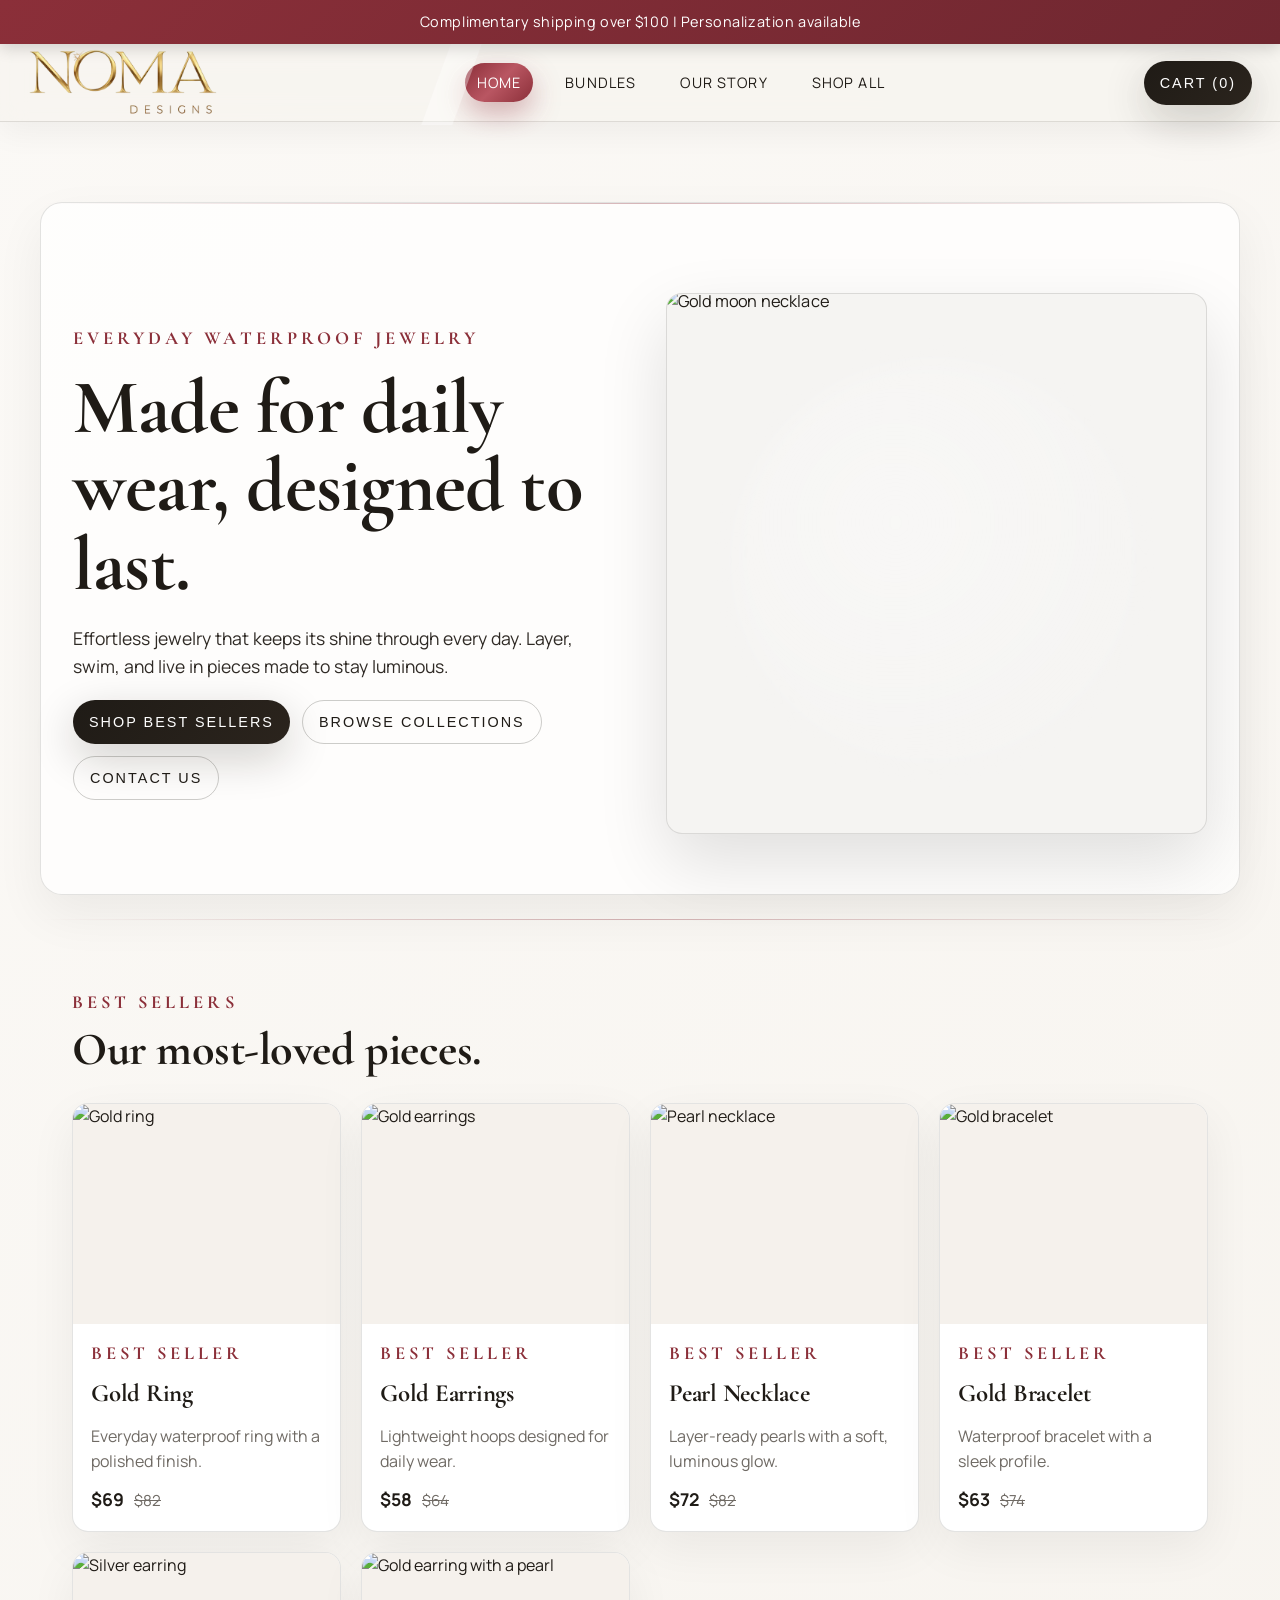
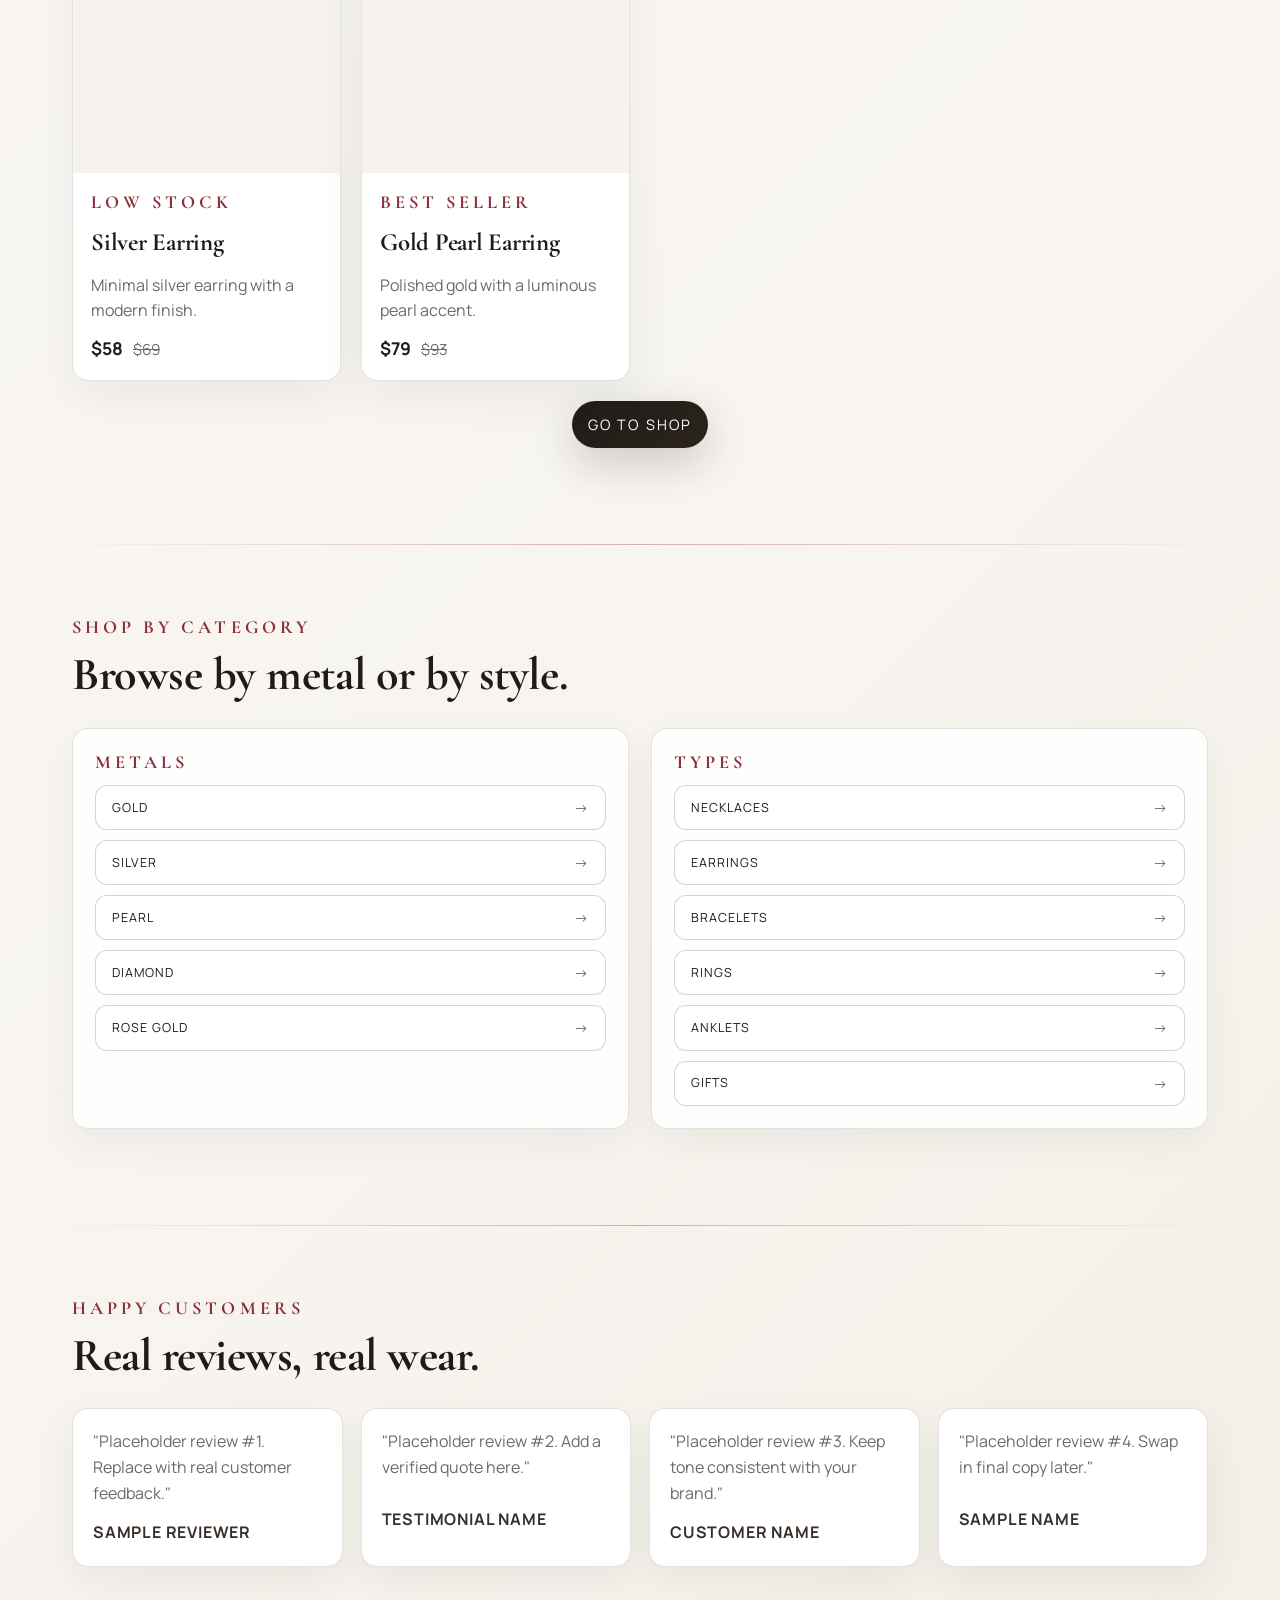
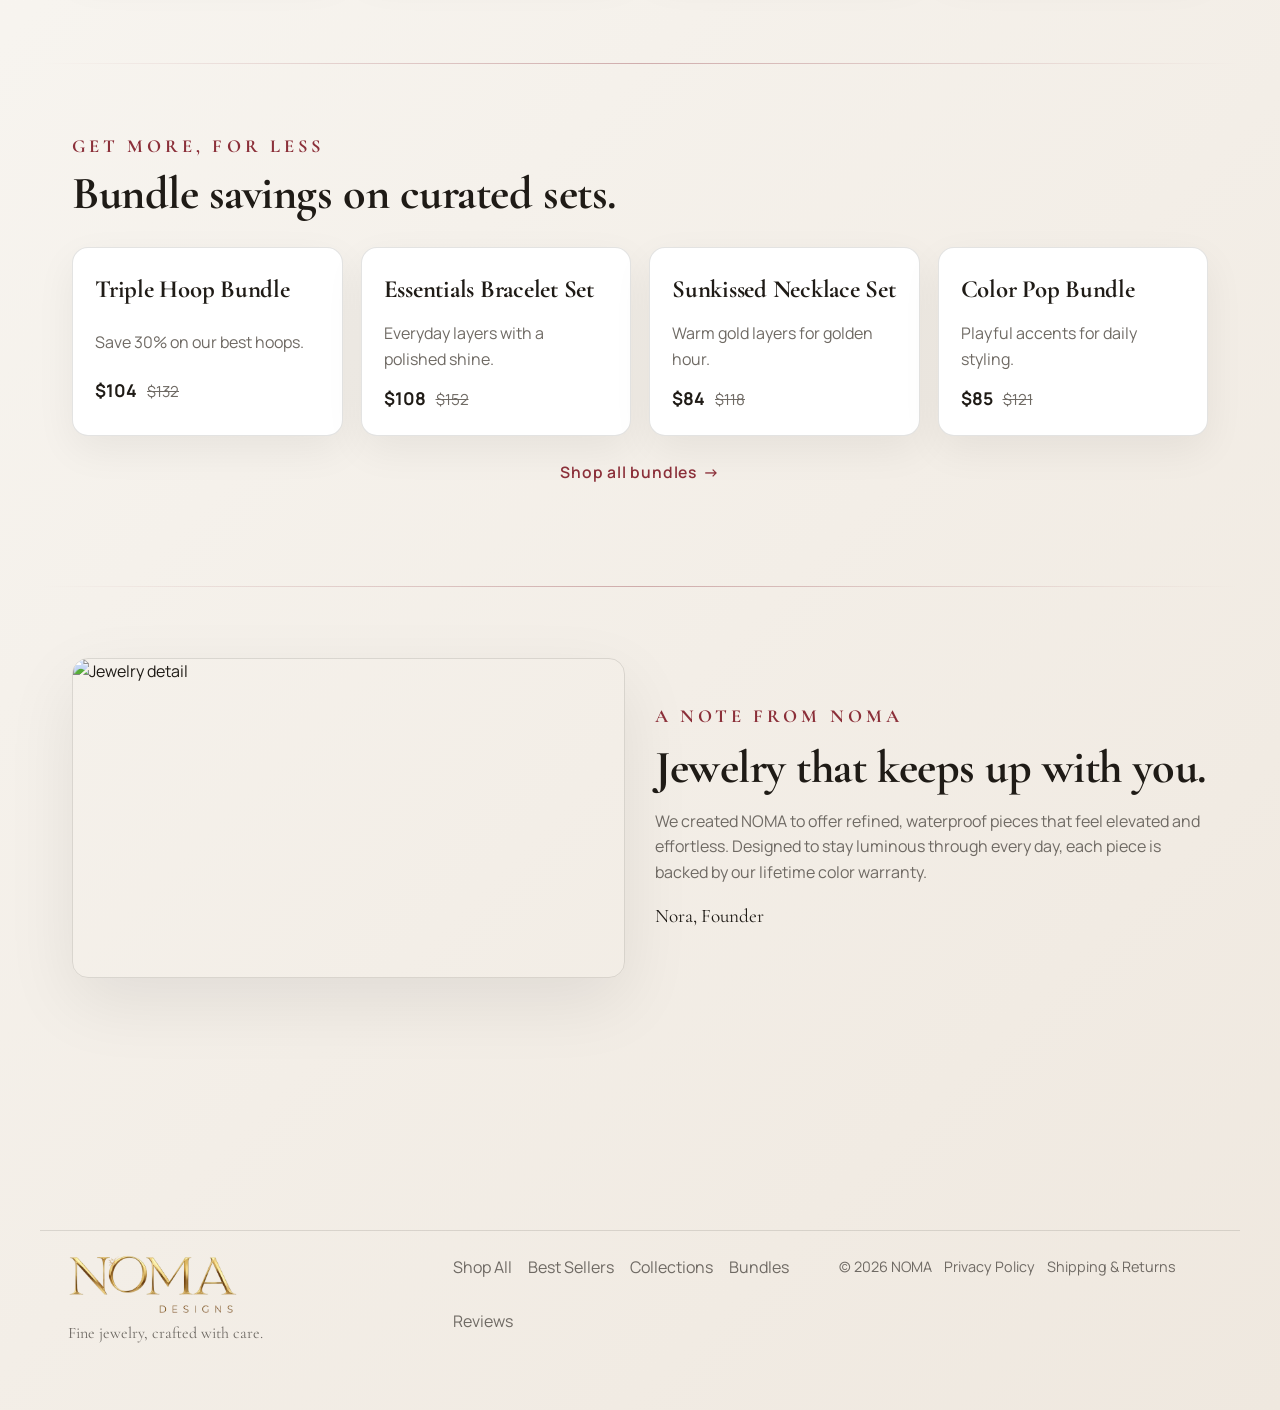
==== index.html @ 1ab76859 "feat: Enhance cart drawer accessibility and toggle functionality with responsive design" ====
<!DOCTYPE html>
<html lang="en">
<head>
  <meta charset="UTF-8">
  <meta name="viewport" content="width=device-width, initial-scale=1.0">
  <title>NOMA | Fine Jewelry</title>
  <link rel="preconnect" href="https://fonts.googleapis.com">
  <link rel="preconnect" href="https://fonts.gstatic.com" crossorigin>
  <link href="https://fonts.googleapis.com/css2?family=Cormorant+Garamond:wght@400;500;600;700&family=Manrope:wght@400;500;600;700&family=Dancing+Script:wght@400;500;600;700&display=swap" rel="stylesheet">
  <link rel="stylesheet" href="styles.css">
</head>
<body>
  <div id="top"></div>
  <div class="announcement-banner">
    <p>Complimentary shipping over $100 | Personalization available</p>
  </div>
  <header class="site-header">
    <div class="brand">
      <a href="index.html" style="text-decoration: none; color: inherit;">
        <img class="brand-logo" src="assets/logos/noma-logo-primary.png" alt="NOMA Fine Jewelry" decoding="async" />
        <span class="sr-only">NOMA Fine Jewelry</span>
      </a>
    </div>
    <nav class="nav" aria-label="Primary">
      <button class="nav-toggle" aria-label="Toggle navigation" aria-expanded="false" aria-controls="primary-nav">
        <span></span><span></span>
      </button>
      <ul class="nav-links" id="primary-nav">
        <li class="nav-home"><a href="#top">Home</a></li>
        <li class="nav-best"><a href="#best-sellers">Best Sellers</a></li>
        <li class="nav-collections"><a href="#collections">Collections</a></li>
        <li class="nav-reviews"><a href="#reviews">Reviews</a></li>
        <li class="nav-bundles"><a href="#bundles">Bundles</a></li>
        <li class="nav-story"><a href="#founder">Our Story</a></li>
        <li class="nav-shop"><a href="products.html">Shop All</a></li>
      </ul>
    </nav>
    <div class="header-actions">
      <a href="cart.html" style="text-decoration: none;"><button class="solid">Cart (0)</button></a>
    </div>
  </header>

  <div class="nav-overlay" aria-hidden="true"></div>

  <aside class="cart-drawer" aria-live="polite" aria-label="Mini cart">
    <div class="cart-drawer-header" role="button" tabindex="0" aria-expanded="false">
      <h3>Cart</h3>
      <span class="cart-count">0 items</span>
      <span class="cart-drawer-toggle" aria-hidden="true">v</span>
    </div>
    <div class="cart-drawer-list" id="cartDrawerList">
      <p class="cart-empty">Your cart is empty.</p>
    </div>
  </aside>

  <main>
    <section class="section home-hero" id="home">
      <div class="hero-copy">
        <p class="eyebrow">Everyday Waterproof Jewelry</p>
        <h1>Made for daily wear, <span class="underline">designed to last</span>.</h1>
        <p class="lede">Effortless jewelry that keeps its shine through every day. Layer, swim, and live in pieces made to stay luminous.</p>
        <div class="hero-actions">
          <a href="#best-sellers" style="text-decoration: none;"><button class="solid">Shop Best Sellers</button></a>
          <a href="#collections" style="text-decoration: none;"><button class="ghost">Browse Collections</button></a>
          <a href="mailto:test@gmail.com" style="text-decoration: none;"><button class="ghost">Contact Us</button></a>
        </div>
      </div>
      <div class="hero-visual">
        <div class="hero-static">
          <img src="https://images.unsplash.com/photo-1599643478518-a784e5dc4c8f?w=1200&auto=format&fit=crop&q=80" alt="Gold moon necklace" loading="eager" fetchpriority="high" decoding="async" />
        </div>
      </div>
    </section>

    <section class="section best-sellers" id="best-sellers">
      <div class="section-header">
        <p class="eyebrow">Best Sellers</p>
        <h2>Our most-loved pieces.</h2>
      </div>
      <div class="mini-grid">
        <a class="mini-card" href="products.html#gold-ring" data-product="gold-ring" data-category="Rings">
          <div class="mini-image">
            <img src="https://t4.ftcdn.net/jpg/01/62/16/95/240_F_162169546_TXWbzLVtl8xPHS6kQhCZpXn5eAcseKdy.jpg" alt="Gold ring" loading="lazy" decoding="async" />
          </div>
          <div class="mini-body">
            <p class="eyebrow">Best Seller</p>
            <h3>Gold Ring</h3>
            <p>Everyday waterproof ring with a polished finish.</p>
            <div class="price-row">
              <span class="price">$69</span>
              <span class="price-compare">$82</span>
            </div>
          </div>
        </a>
        <a class="mini-card" href="products.html#gold-earrings" data-product="gold-earrings" data-category="Earrings">
          <div class="mini-image">
            <img src="https://t3.ftcdn.net/jpg/04/91/84/06/240_F_491840698_kRThIl1magryzzojHMeQh6oa2t0aOHEG.jpg" alt="Gold earrings" loading="lazy" decoding="async" />
          </div>
          <div class="mini-body">
            <p class="eyebrow">Best Seller</p>
            <h3>Gold Earrings</h3>
            <p>Lightweight hoops designed for daily wear.</p>
            <div class="price-row">
              <span class="price">$58</span>
              <span class="price-compare">$64</span>
            </div>
          </div>
        </a>
        <a class="mini-card" href="products.html#pearl-necklace" data-product="pearl-necklace" data-category="Necklaces">
          <div class="mini-image">
            <img src="https://t3.ftcdn.net/jpg/01/96/38/18/240_F_196381885_sNQQNy1AgocHkT0ksEoZxGqkSZsfU7kD.jpg" alt="Pearl necklace" loading="lazy" decoding="async" />
          </div>
          <div class="mini-body">
            <p class="eyebrow">Best Seller</p>
            <h3>Pearl Necklace</h3>
            <p>Layer-ready pearls with a soft, luminous glow.</p>
            <div class="price-row">
              <span class="price">$72</span>
              <span class="price-compare">$82</span>
            </div>
          </div>
        </a>
        <a class="mini-card" href="products.html#gold-bracelet" data-product="gold-bracelet" data-category="Bracelets">
          <div class="mini-image">
            <img src="https://images.unsplash.com/photo-1602173574767-37ac01994b2a?w=500&auto=format&fit=crop&q=60&ixlib=rb-4.1.0&ixid=M3wxMjA3fDB8MHxzZWFyY2h8MTB8fGpld2Vscnl8ZW58MHx8MHx8fDA%3D" alt="Gold bracelet" loading="lazy" decoding="async" />
          </div>
          <div class="mini-body">
            <p class="eyebrow">Best Seller</p>
            <h3>Gold Bracelet</h3>
            <p>Waterproof bracelet with a sleek profile.</p>
            <div class="price-row">
              <span class="price">$63</span>
              <span class="price-compare">$74</span>
            </div>
          </div>
        </a>
        <a class="mini-card" href="products.html#silver-earring" data-product="silver-earring" data-category="Earrings">
          <div class="mini-image">
            <img src="https://images.unsplash.com/photo-1600721391776-b5cd0e0048f9?w=500&auto=format&fit=crop&q=60&ixlib=rb-4.1.0&ixid=M3wxMjA3fDB8MHxzZWFyY2h8MTR8fGpld2Vscnl8ZW58MHx8MHx8fDA%3D" alt="Silver earring" loading="lazy" decoding="async" />
          </div>
          <div class="mini-body">
            <p class="eyebrow">Low Stock</p>
            <h3>Silver Earring</h3>
            <p>Minimal silver earring with a modern finish.</p>
            <div class="price-row">
              <span class="price">$58</span>
              <span class="price-compare">$69</span>
            </div>
          </div>
        </a>
        <a class="mini-card" href="products.html#pearl-gold-earring" data-product="pearl-gold-earring" data-category="Earrings">
          <div class="mini-image">
            <img src="https://images.unsplash.com/photo-1590166223826-12dee1677420?w=500&auto=format&fit=crop&q=60&ixlib=rb-4.1.0&ixid=M3wxMjA3fDB8MHxzZWFyY2h8MTZ8fGpld2Vscnl8ZW58MHx8MHx8fDA%3D" alt="Gold earring with a pearl" loading="lazy" decoding="async" />
          </div>
          <div class="mini-body">
            <p class="eyebrow">Best Seller</p>
            <h3>Gold Pearl Earring</h3>
            <p>Polished gold with a luminous pearl accent.</p>
            <div class="price-row">
              <span class="price">$79</span>
              <span class="price-compare">$93</span>
            </div>
          </div>
        </a>
      </div>
      <div class="section-actions">
        <a class="button-link solid" href="products.html">Go to shop</a>
      </div>
    </section>

    <section class="section collections-tiles" id="collections">
      <div class="section-header">
        <p class="eyebrow">Shop by Category</p>
        <h2>Browse by metal or by style.</h2>
      </div>
      <div class="category-groups">
        <div class="category-group">
          <p class="eyebrow">Metals</p>
          <div class="category-list">
            <a class="category-pill" href="products.html?material=Gold">Gold</a>
            <a class="category-pill" href="products.html?material=Silver">Silver</a>
            <a class="category-pill" href="products.html?material=Pearl">Pearl</a>
            <a class="category-pill" href="products.html?material=Diamond">Diamond</a>
            <a class="category-pill" href="products.html?material=Rose%20Gold">Rose Gold</a>
          </div>
        </div>
        <div class="category-group">
          <p class="eyebrow">Types</p>
          <div class="category-list">
            <a class="category-pill" href="products.html?category=Necklaces">Necklaces</a>
            <a class="category-pill" href="products.html?category=Earrings">Earrings</a>
            <a class="category-pill" href="products.html?category=Bracelets">Bracelets</a>
            <a class="category-pill" href="products.html?category=Rings">Rings</a>
            <a class="category-pill" href="products.html?category=Anklets">Anklets</a>
            <a class="category-pill" href="products.html?category=Gifts">Gifts</a>
          </div>
        </div>
      </div>
    </section>

    <section class="section testimonials" id="reviews">
      <div class="section-header">
        <p class="eyebrow">Happy Customers</p>
        <h2>Real reviews, real wear.</h2>
      </div>
      <div class="testimonials-grid">
        <article class="testimonial-card">
          <p>"Placeholder review #1. Replace with real customer feedback."</p>
          <span class="testimonial-name">Sample Reviewer</span>
        </article>
        <article class="testimonial-card">
          <p>"Placeholder review #2. Add a verified quote here."</p>
          <span class="testimonial-name">Testimonial Name</span>
        </article>
        <article class="testimonial-card">
          <p>"Placeholder review #3. Keep tone consistent with your brand."</p>
          <span class="testimonial-name">Customer Name</span>
        </article>
        <article class="testimonial-card">
          <p>"Placeholder review #4. Swap in final copy later."</p>
          <span class="testimonial-name">Sample Name</span>
        </article>
      </div>
    </section>

    <section class="section bundles" id="bundles">
      <div class="section-header">
        <p class="eyebrow">Get More, For Less</p>
        <h2>Bundle savings on curated sets.</h2>
      </div>
      <div class="bundles-grid">
        <article class="bundle-card">
          <h3>Triple Hoop Bundle</h3>
          <p>Save 30% on our best hoops.</p>
          <div class="price-row">
            <span class="price">$104</span>
            <span class="price-compare">$132</span>
          </div>
        </article>
        <article class="bundle-card">
          <h3>Essentials Bracelet Set</h3>
          <p>Everyday layers with a polished shine.</p>
          <div class="price-row">
            <span class="price">$108</span>
            <span class="price-compare">$152</span>
          </div>
        </article>
        <article class="bundle-card">
          <h3>Sunkissed Necklace Set</h3>
          <p>Warm gold layers for golden hour.</p>
          <div class="price-row">
            <span class="price">$84</span>
            <span class="price-compare">$118</span>
          </div>
        </article>
        <article class="bundle-card">
          <h3>Color Pop Bundle</h3>
          <p>Playful accents for daily styling.</p>
          <div class="price-row">
            <span class="price">$85</span>
            <span class="price-compare">$121</span>
          </div>
        </article>
      </div>
      <div class="section-actions">
        <a class="text-link" href="#bundles">Shop all bundles</a>
      </div>
    </section>

    <section class="section founder" id="founder">
      <div class="founder-visual">
        <img src="https://images.unsplash.com/photo-1522312346375-d1a52e2b99b3?auto=format&fit=crop&w=1200&q=80" alt="Jewelry detail" loading="lazy" decoding="async" />
      </div>
      <div class="founder-copy">
        <p class="eyebrow">A Note From NOMA</p>
        <h2>Jewelry that keeps up with you.</h2>
        <p>We created NOMA to offer refined, waterproof pieces that feel elevated and effortless. Designed to stay luminous through every day, each piece is backed by our lifetime color warranty.</p>
        <p class="signature-name">Nora, Founder</p>
      </div>
    </section>

  </main>

  <footer class="site-footer">
    <div class="footer-brand">
      <img class="footer-logo" src="assets/logos/noma-logo-alt.png" alt="NOMA Fine Jewelry" decoding="async" />
      <p>Fine jewelry, crafted with care.</p>
    </div>
    <div class="footer-links">
      <a href="products.html">Shop All</a>
      <a href="#best-sellers">Best Sellers</a>
      <a href="#collections">Collections</a>
      <a href="#bundles">Bundles</a>
      <a href="#reviews">Reviews</a>
    </div>
    <div class="footer-meta">
      <span>© 2026 NOMA</span>
      <span>Privacy Policy</span>
      <span>Shipping & Returns</span>
    </div>
  </footer>

  <!-- Product Modal -->
  <div id="productModal" class="modal">
    <div class="modal-content">
      <button class="modal-close">&times;</button>
      <div class="modal-body">
        <div class="modal-visual">
          <div class="modal-placeholder"></div>
        </div>
        <div class="modal-info">
          <h2 id="modalTitle"></h2>
          <p class="product-category" id="modalCategory"></p>
          <p class="product-price" id="modalPrice"></p>
          <p id="modalDescription"></p>
          <div class="modal-actions">
            <button class="solid add-to-cart">Add to Cart</button>
            <button class="ghost">Add Custom Engraving</button>
          </div>
        </div>
      </div>
    </div>
  </div>

  <script>
    const toggle = document.querySelector('.nav-toggle');
    const nav = document.querySelector('.nav');
    const navLinks = document.querySelectorAll('.nav-links a');
    const navOverlay = document.querySelector('.nav-overlay');
    const banner = document.querySelector('.announcement-banner');
    const header = document.querySelector('.site-header');

    const setMenuOffset = () => {
      const offset = (banner?.offsetHeight || 0) + (header?.offsetHeight || 0) + 12;
      document.documentElement.style.setProperty('--mobile-menu-top', `${offset}px`);
    };

    const closeNav = () => {
      toggle?.setAttribute('aria-expanded', 'false');
      nav?.classList.remove('open');
      document.body.classList.remove('nav-open');
      navOverlay?.classList.remove('show');
    };

    const openNav = () => {
      toggle?.setAttribute('aria-expanded', 'true');
      nav?.classList.add('open');
      document.body.classList.add('nav-open');
      navOverlay?.classList.add('show');
      setMenuOffset();
    };

    if (toggle && nav) {
      toggle.addEventListener('click', () => {
        const expanded = toggle.getAttribute('aria-expanded') === 'true';
        if (expanded) {
          closeNav();
        } else {
          openNav();
        }
      });
    }

    navLinks.forEach((link) => {
      link.addEventListener('click', (event) => {
        const href = link.getAttribute('href') || '';
        if (href.startsWith('#')) {
          const target = document.querySelector(href);
          if (target) {
            event.preventDefault();
            closeNav();
            const block = href === '#reviews' ? 'center' : 'start';
            target.scrollIntoView({ behavior: 'smooth', block });
            return;
          }
        }

        closeNav();
      });
    });

    navOverlay?.addEventListener('click', () => closeNav());
    window.addEventListener('keyup', (event) => {
      if (event.key === 'Escape') closeNav();
    });
    window.addEventListener('resize', setMenuOffset);
    setMenuOffset();

    const setActiveNavLink = (sectionId) => {
      navLinks.forEach((link) => {
        const href = link.getAttribute('href') || '';
        const hashIndex = href.indexOf('#');
        let targetId = null;

        if (hashIndex !== -1) {
          const hash = href.slice(hashIndex);
          targetId = hash === '#top' ? 'home' : hash.replace('#', '');
        }

        const isActive = Boolean(sectionId && targetId === sectionId);
        link.classList.toggle('active', isActive);
        if (isActive) {
          link.setAttribute('aria-current', 'page');
        } else {
          link.removeAttribute('aria-current');
        }
      });
    };

    const modal = document.getElementById('productModal');
    const modalClose = document.querySelector('.modal-close');
    const modalVisual = document.querySelector('.modal-visual');
    const miniCards = document.querySelectorAll('.mini-card');
    const addToCartButton = document.querySelector('.add-to-cart');
    const cartDrawer = document.querySelector('.cart-drawer');
    const cartDrawerList = document.getElementById('cartDrawerList');
    const cartCountLabel = document.querySelector('.cart-count');
    const cartDrawerHeader = document.querySelector('.cart-drawer-header');
    const cartDrawerMedia = window.matchMedia('(max-width: 640px)');
    const headerCartButton = document.querySelector('.header-actions .solid');
    const cartStorageKey = 'nomaCart';
    let currentModalItem = null;

    const loadCart = () => {
      try {
        return JSON.parse(localStorage.getItem(cartStorageKey)) || [];
      } catch (error) {
        return [];
      }
    };

    const parsePrice = (price) => {
      if (!price) return 0;
      const value = Number(price.replace(/[^0-9.]/g, ''));
      return Number.isNaN(value) ? 0 : value;
    };

    const saveCart = (cart) => {
      try {
        localStorage.setItem(cartStorageKey, JSON.stringify(cart));
      } catch (error) {
        // Ignore write errors for simple demo behavior.
      }
    };

    const setCartDrawerExpanded = (isExpanded) => {
      if (!cartDrawerHeader) return;
      cartDrawerHeader.setAttribute('aria-expanded', isExpanded ? 'true' : 'false');
    };

    const setCartDrawerMode = () => {
      if (!cartDrawer) return;
      if (cartDrawerMedia.matches && cartDrawer.style.display !== 'none') {
        cartDrawer.classList.add('is-collapsed');
        setCartDrawerExpanded(false);
      } else {
        cartDrawer.classList.remove('is-collapsed');
        setCartDrawerExpanded(true);
      }
    };

    const updateCartUI = (cart) => {
      if (!cartDrawerList || !cartCountLabel || !cartDrawer) return;
      cartDrawerList.innerHTML = '';

      const totalQty = cart.reduce((sum, item) => sum + item.qty, 0);
      cartCountLabel.textContent = `${totalQty} item${totalQty === 1 ? '' : 's'}`;
      if (headerCartButton) headerCartButton.textContent = `Cart (${totalQty})`;

      if (!totalQty) {
        cartDrawer.style.display = 'none';
      } else {
        cartDrawer.style.display = 'flex';
        setCartDrawerMode();
      }

      if (!cart.length) return;

      const subtotal = cart.reduce((sum, item) => sum + parsePrice(item.price) * item.qty, 0);
      const subtotalRow = document.createElement('div');
      subtotalRow.className = 'cart-drawer-total';
      const subtotalLabel = document.createElement('span');
      subtotalLabel.textContent = 'Subtotal';
      const subtotalValue = document.createElement('span');
      subtotalValue.textContent = `$${subtotal.toLocaleString(undefined, { minimumFractionDigits: 0, maximumFractionDigits: 2 })}`;
      subtotalRow.appendChild(subtotalLabel);
      subtotalRow.appendChild(subtotalValue);
      cartDrawerList.appendChild(subtotalRow);

      cart.forEach((item) => {
        const row = document.createElement('div');
        row.className = 'cart-item-mini';

        const img = document.createElement('img');
        img.src = item.image || '';
        img.alt = item.title || 'Cart item';
        img.loading = 'lazy';
        img.decoding = 'async';

        const info = document.createElement('div');
        info.className = 'cart-item-info';

        const title = document.createElement('h4');
        title.textContent = item.title || 'Item';

        const meta = document.createElement('div');
        meta.className = 'cart-item-meta';

        const price = document.createElement('span');
        price.textContent = item.price || '';

        const qtyWrap = document.createElement('div');
        qtyWrap.className = 'cart-qty-controls';

        const minus = document.createElement('button');
        minus.type = 'button';
        minus.className = 'cart-qty-button';
        minus.textContent = '-';
        minus.setAttribute('data-action', 'decrement');
        minus.setAttribute('data-id', item.id);

        const qty = document.createElement('span');
        qty.className = 'cart-item-qty';
        qty.textContent = `x${item.qty}`;

        const plus = document.createElement('button');
        plus.type = 'button';
        plus.className = 'cart-qty-button';
        plus.textContent = '+';
        plus.setAttribute('data-action', 'increment');
        plus.setAttribute('data-id', item.id);

        qtyWrap.appendChild(minus);
        qtyWrap.appendChild(qty);
        qtyWrap.appendChild(plus);

        meta.appendChild(price);
        meta.appendChild(qtyWrap);
        info.appendChild(title);
        info.appendChild(meta);
        row.appendChild(img);
        row.appendChild(info);
        cartDrawerList.appendChild(row);
      });
    };

    const addToCart = (item) => {
      if (!item || !item.id) return;
      const cart = loadCart();
      const existing = cart.find((entry) => entry.id === item.id);
      if (existing) {
        existing.qty += 1;
      } else {
        cart.push({ ...item, qty: 1 });
      }
      saveCart(cart);
      updateCartUI(cart);
    };

    const updateCartItemQty = (id, delta) => {
      const cart = loadCart();
      const item = cart.find((entry) => entry.id === id);
      if (!item) return;
      item.qty += delta;
      if (item.qty <= 0) {
        const nextCart = cart.filter((entry) => entry.id !== id);
        saveCart(nextCart);
        updateCartUI(nextCart);
        return;
      }
      saveCart(cart);
      updateCartUI(cart);
    };

    if (modal) {
      modal.style.display = 'none';
      modal.setAttribute('aria-hidden', 'true');
    }

    const closeModal = () => {
      if (!modal) return;
      modal.style.display = 'none';
      modal.setAttribute('aria-hidden', 'true');
      document.body.style.overflow = 'auto';
      if (modalVisual) modalVisual.innerHTML = '<div class="modal-placeholder"></div>';
    };

    const openModal = (card) => {
      if (!modal || !card) return;
      const title = card.querySelector('h3')?.textContent?.trim() || '';
      const description = card.querySelector('.mini-body p:not(.eyebrow)')?.textContent?.trim() || '';
      const price = card.querySelector('.price')?.textContent?.trim() || '';
      const category = card.dataset.category || '';
      const productId = card.dataset.product || title.toLowerCase().replace(/\s+/g, '-');
      const image = card.querySelector('img');

      document.getElementById('modalTitle').textContent = title;
      document.getElementById('modalCategory').textContent = category;
      document.getElementById('modalPrice').textContent = price;
      document.getElementById('modalDescription').textContent = description;

      if (modalVisual) {
        modalVisual.innerHTML = '';
        if (image?.src) {
          const img = document.createElement('img');
          img.className = 'modal-product-image';
          img.src = image.src;
          img.alt = image.alt || title;
          img.loading = 'lazy';
          img.decoding = 'async';
          modalVisual.appendChild(img);
        } else {
          const placeholder = document.createElement('div');
          placeholder.className = 'modal-placeholder-img';
          modalVisual.appendChild(placeholder);
        }
      }

      currentModalItem = {
        id: productId,
        title,
        price,
        image: image?.src || ''
      };

      modal.style.display = 'flex';
      modal.setAttribute('aria-hidden', 'false');
      document.body.style.overflow = 'hidden';
    };

    miniCards.forEach((card) => {
      card.style.cursor = 'pointer';
      card.addEventListener('click', (event) => {
        event.preventDefault();
        openModal(card);
      });
    });

    modalClose?.addEventListener('click', closeModal);

    addToCartButton?.addEventListener('click', () => {
      addToCart(currentModalItem);
    });

    window.addEventListener('click', (event) => {
      if (event.target === modal) closeModal();
    });

    window.addEventListener('keyup', (event) => {
      if (event.key === 'Escape' && modal?.style.display === 'flex') {
        closeModal();
      }
    });

    const toggleCartDrawer = () => {
      if (!cartDrawerMedia.matches) return;
      const isCollapsed = cartDrawer.classList.toggle('is-collapsed');
      setCartDrawerExpanded(!isCollapsed);
    };

    cartDrawerHeader?.addEventListener('click', toggleCartDrawer);

    cartDrawerHeader?.addEventListener('keydown', (event) => {
      if (!cartDrawerMedia.matches) return;
      if (event.key === 'Enter' || event.key === ' ') {
        event.preventDefault();
        toggleCartDrawer();
      }
    });

    window.addEventListener('resize', setCartDrawerMode);

    cartDrawerList?.addEventListener('click', (event) => {
      const button = event.target.closest('.cart-qty-button');
      if (!button) return;
      const id = button.getAttribute('data-id');
      const action = button.getAttribute('data-action');
      if (!id || !action) return;
      updateCartItemQty(id, action === 'increment' ? 1 : -1);
    });

    updateCartUI(loadCart());

    let focusTicking = false;
    let currentFocus = null;

    const updateFocusedSection = () => {
      const sections = Array.from(document.querySelectorAll('.section'));
      if (!sections.length) return;

      const viewportCenter = window.innerHeight / 2;
      let closestSection = null;
      let closestDistance = Number.POSITIVE_INFINITY;

      sections.forEach((section) => {
        const rect = section.getBoundingClientRect();
        const sectionCenter = rect.top + rect.height / 2;
        const distance = Math.abs(sectionCenter - viewportCenter);
        if (distance < closestDistance) {
          closestDistance = distance;
          closestSection = section;
        }
      });

      if (closestSection === currentFocus) return;

      sections.forEach((section) => {
        section.classList.toggle('in-focus', section === closestSection);
      });

      currentFocus = closestSection;
      setActiveNavLink(closestSection?.id);
    };

    const requestFocusUpdate = () => {
      if (focusTicking) return;
      focusTicking = true;
      requestAnimationFrame(() => {
        focusTicking = false;
        updateFocusedSection();
      });
    };

    window.addEventListener('scroll', requestFocusUpdate, { passive: true });
    window.addEventListener('resize', requestFocusUpdate);
    updateFocusedSection();

  </script>
</body>
</html>
---- styles.css ----
:root {
  --bg: #f7f4ef;
  --ink: #1f1b16;
  --muted: #6f6a64;
  --accent: #8b2f39;
  --burgundy: #8b2f39;
  --beige: #efe8df;
  --brown: #3a2f28;
  --border: rgba(31, 27, 22, 0.12);
  --panel: rgba(255, 255, 255, 0.92);
  --glass: rgba(255, 255, 255, 0.5);
  --shadow: 0 24px 70px rgba(15, 10, 6, 0.08);
  --radius: 16px;
  --banner-height: 44px;
  --mobile-menu-top: 128px;
  --header-offset: 170px;
  --header-height: 78px;
}

* {
  box-sizing: border-box;
  margin: 0;
  padding: 0;
}

body {
  font-family: "Manrope", system-ui, -apple-system, sans-serif;
  color: var(--ink);
  background: linear-gradient(135deg, #fbf9f6 0%, #f7f4ef 55%, #efe8df 100%);
  min-height: 100vh;
  line-height: 1.6;
  -webkit-font-smoothing: antialiased;
  scroll-behavior: smooth;
  scroll-padding-top: var(--header-offset);
}

body.nav-open {
  overflow: hidden;
}

a {
  color: inherit;
  text-decoration: none;
}

a:hover {
  color: var(--ink);
}

.announcement-banner {
  background: linear-gradient(135deg, var(--burgundy) 0%, #6f2730 100%);
  color: #f7f4ef;
  text-align: center;
  min-height: var(--banner-height);
  height: var(--banner-height);
  padding: 0 20px;
  font-size: 0.9rem;
  letter-spacing: 0.04em;
  position: sticky;
  top: 0;
  z-index: 20;
  box-shadow: 0 4px 16px rgba(0, 0, 0, 0.16);
  display: flex;
  align-items: center;
  justify-content: center;
  white-space: nowrap;
  overflow: hidden;
  text-overflow: ellipsis;
}

.announcement-banner p {
  margin: 0;
  color: white;
  max-width: none;
}

h1, h2, h3 {
  font-family: "Cormorant Garamond", "Times New Roman", serif;
  letter-spacing: -0.01em;
  color: var(--ink);
}

h1 {
  font-size: clamp(3.2rem, 6vw, 4.9rem);
  line-height: 1.02;
}

h2 {
  font-size: clamp(2.3rem, 3.6vw, 3.6rem);
  line-height: 1.08;
}

h3 {
  font-size: 1.55rem;
}

p {
  color: var(--muted);
  max-width: 70ch;
}

.eyebrow {
  font-family: "Cormorant Garamond", "Times New Roman", serif;
  letter-spacing: 0.22em;
  text-transform: uppercase;
  font-size: 1.15rem;
  color: var(--burgundy);
  font-weight: 700;
  line-height: 1.2;
}

.site-header {
  position: sticky;
  top: var(--banner-height);
  display: flex;
  align-items: center;
  justify-content: space-between;
  height: var(--header-height);
  padding: 0 28px;
  z-index: 10;
  background: rgba(247, 244, 239, 0.82);
  backdrop-filter: blur(12px);
  border-bottom: 1px solid var(--border);
  box-shadow: 0 10px 32px rgba(0, 0, 0, 0.05);
}

.brand {
  display: flex;
  flex-direction: column;
  gap: 2px;
  font-family: "Cormorant Garamond", "Times New Roman", serif;
  height: 100%;
}

.brand a {
  display: flex;
  flex-direction: column;
  gap: 2px;
  height: 100%;
  justify-content: center;
}

.brand-logo {
  width: auto;
  height: 100%;
  max-height: 100%;
  max-width: min(190px, 42vw);
  object-fit: contain;
  display: block;
}

.footer-logo {
  width: min(170px, 46vw);
  height: auto;
  display: block;
}

.sr-only {
  position: absolute;
  width: 1px;
  height: 1px;
  padding: 0;
  margin: -1px;
  overflow: hidden;
  clip: rect(0, 0, 0, 0);
  white-space: nowrap;
  border: 0;
}

.brand-mark {
  font-size: 1.2rem;
  letter-spacing: 0.24em;
}

.brand-tag {
  font-size: 0.82rem;
  letter-spacing: 0.2em;
  color: var(--muted);
}

.nav {
  position: relative;
}

.nav-overlay {
  position: fixed;
  inset: 0;
  background: rgba(0, 0, 0, 0.32);
  opacity: 0;
  pointer-events: none;
  transition: opacity 160ms ease;
  z-index: 9;
}

.nav-overlay.show {
  opacity: 1;
  pointer-events: auto;
}

.nav-links {
  list-style: none;
  display: flex;
  gap: 20px;
  align-items: center;
}

.nav a {
  font-size: 0.9rem;
  letter-spacing: 0.08em;
  text-transform: uppercase;
  padding: 10px 12px;
  border-radius: 999px;
  transition: color 160ms ease, background 160ms ease;
}

.nav a.active,
.nav a[aria-current="page"] {
  color: #ffffff;
  background: linear-gradient(135deg, #8b2f39 0%, #b95662 50%, #8b2f39 100%);
  box-shadow: 0 12px 28px rgba(139, 47, 57, 0.35);
  position: relative;
  overflow: hidden;
}

.nav a.active::after,
.nav a[aria-current="page"]::after {
  content: "";
  position: absolute;
  top: -60%;
  left: -40%;
  width: 45%;
  height: 220%;
  background: rgba(255, 255, 255, 0.35);
  transform: skewX(-20deg);
  animation: navShimmer 2.8s ease-in-out infinite;
  pointer-events: none;
}

@media (max-width: 1335px) {
  .nav-links .nav-best,
  .nav-links .nav-collections,
  .nav-links .nav-reviews {
    display: none;
  }
}

.nav a:hover {
  background: rgba(0, 0, 0, 0.04);
  color: var(--ink);
}

.nav a.active:hover,
.nav a[aria-current="page"]:hover {
  background: linear-gradient(135deg, #8b2f39 0%, #b95662 50%, #8b2f39 100%);
  color: #ffffff;
}

@keyframes navShimmer {
  0% {
    transform: translateX(-120%) skewX(-20deg);
    opacity: 0;
  }
  40% {
    opacity: 0.35;
  }
  70% {
    opacity: 0.1;
  }
  100% {
    transform: translateX(260%) skewX(-20deg);
    opacity: 0;
  }
}

.nav-toggle {
  display: none;
  width: 42px;
  height: 42px;
  border-radius: 50%;
  border: 1px solid var(--border);
  background: rgba(255, 255, 255, 0.6);
  align-items: center;
  justify-content: center;
  flex-direction: column;
  gap: 6px;
  cursor: pointer;
}

.nav-toggle span {
  width: 18px;
  height: 1.8px;
  background: var(--ink);
}

.header-actions {
  display: flex;
  gap: 10px;
  align-items: center;
}

.cart-drawer {
  position: fixed;
  right: 24px;
  top: calc(var(--banner-height) + var(--header-height) + 16px);
  width: min(280px, 88vw);
  max-height: calc(100vh - var(--banner-height) - var(--header-height) - 32px);
  background: rgba(255, 255, 255, 0.92);
  border: 1px solid var(--border);
  border-radius: calc(var(--radius) + 4px);
  box-shadow: 0 18px 46px rgba(0, 0, 0, 0.12);
  padding: 14px 16px;
  display: flex;
  flex-direction: column;
  gap: 12px;
  overflow: hidden;
  z-index: 1105;
}

.cart-drawer-header {
  display: flex;
  align-items: center;
  justify-content: space-between;
  gap: 12px;
  cursor: pointer;
}

.cart-drawer-header h3 {
  font-size: 1.1rem;
}

.cart-count {
  font-size: 0.78rem;
  text-transform: uppercase;
  letter-spacing: 0.12em;
  color: var(--muted);
}

.cart-drawer-toggle {
  font-size: 0.9rem;
  color: var(--muted);
  transition: transform 160ms ease;
}

.cart-drawer.is-collapsed .cart-drawer-toggle {
  transform: rotate(-90deg);
}

.cart-drawer-list {
  display: grid;
  gap: 12px;
  overflow-y: auto;
  padding-right: 4px;
}

.cart-drawer-total {
  display: flex;
  align-items: center;
  justify-content: space-between;
  font-weight: 600;
  color: var(--ink);
  padding-bottom: 8px;
  border-bottom: 1px solid var(--border);
}

.cart-empty {
  margin: 0;
  font-size: 0.9rem;
  color: var(--muted);
}

.cart-item-mini {
  display: grid;
  grid-template-columns: 54px 1fr;
  gap: 10px;
  align-items: center;
}

.cart-item-mini img {
  width: 54px;
  height: 54px;
  border-radius: 12px;
  object-fit: cover;
  border: 1px solid var(--border);
}

.cart-item-info {
  display: grid;
  gap: 4px;
}

.cart-item-info h4 {
  font-size: 0.92rem;
  margin: 0;
}

.cart-item-meta {
  display: flex;
  align-items: center;
  justify-content: space-between;
  font-size: 0.82rem;
  color: var(--muted);
}

.cart-item-qty {
  font-size: 0.75rem;
  text-transform: uppercase;
  letter-spacing: 0.08em;
  color: var(--burgundy);
}

.cart-qty-controls {
  display: inline-flex;
  align-items: center;
  gap: 6px;
}

.cart-qty-button {
  width: 22px;
  height: 22px;
  border-radius: 50%;
  border: 1px solid var(--border);
  background: #ffffff;
  color: var(--ink);
  display: inline-flex;
  align-items: center;
  justify-content: center;
  font-size: 0.9rem;
  line-height: 1;
  cursor: pointer;
  transition: transform 140ms ease, box-shadow 140ms ease;
}

.cart-qty-button:hover {
  transform: translateY(-1px);
  box-shadow: 0 8px 18px rgba(0, 0, 0, 0.12);
}

button {
  border: none;
  cursor: pointer;
  font-size: 0.9rem;
  letter-spacing: 0.14em;
  text-transform: uppercase;
  padding: 12px 16px;
  border-radius: 999px;
  transition: transform 160ms ease, box-shadow 160ms ease, background 160ms ease;
  min-height: 44px;
}

.button-link {
  display: inline-flex;
  align-items: center;
  justify-content: center;
  text-decoration: none;
  border: none;
  cursor: pointer;
  font-size: 0.9rem;
  letter-spacing: 0.14em;
  text-transform: uppercase;
  padding: 12px 16px;
  border-radius: 999px;
  transition: transform 160ms ease, box-shadow 160ms ease, background 160ms ease;
  min-height: 44px;
}

.button-link.solid {
  background: linear-gradient(135deg, #1f1b16 0%, #2b241d 100%);
  color: #ffffff;
  box-shadow: 0 14px 44px rgba(25, 18, 12, 0.2);
}

.button-link:hover {
  transform: translateY(-2px);
}

button:focus-visible {
  outline: 2px solid var(--burgundy);
  outline-offset: 2px;
}

button.solid {
  background: linear-gradient(135deg, #1f1b16 0%, #2b241d 100%);
  color: #ffffff;
  box-shadow: 0 14px 44px rgba(25, 18, 12, 0.2);
}

button.ghost {
  background: transparent;
  color: var(--ink);
  border: 1px solid rgba(31, 27, 22, 0.22);
}

button.text-link,
a.text-link {
  background: transparent;
  padding: 4px 0;
  text-transform: none;
  letter-spacing: 0.05em;
  font-size: 0.98rem;
  font-weight: 600;
  color: var(--accent);
  border-radius: 0;
  border-bottom: 1px solid transparent;
  display: inline-flex;
  align-items: center;
  gap: 6px;
}

button.text-link::after,
a.text-link::after {
  content: "\2192";
  font-size: 1rem;
  transition: transform 160ms ease;
}

button.text-link:hover,
a.text-link:hover {
  border-bottom: 1px solid var(--accent);
}

button.text-link:hover::after,
a.text-link:hover::after {
  transform: translateX(4px);
}

button:hover {
  transform: translateY(-2px);
}

main {
  padding: 80px 28px 120px;
}

.section {
  max-width: 1200px;
  margin: 0 auto;
  padding: 72px 32px;
  position: relative;
  scroll-margin-top: var(--header-offset);
  transition: background 200ms ease, box-shadow 200ms ease, outline-color 200ms ease;
}

.section.in-focus {
  background: rgba(255, 255, 255, 0.72);
  border: 1px solid var(--border);
  border-radius: calc(var(--radius) + 6px);
  box-shadow: 0 20px 50px rgba(0, 0, 0, 0.06);
}

.no-section-focus .section.in-focus {
  background: transparent;
  border: none;
  border-radius: 0;
  box-shadow: none;
}

.section + .section {
  margin-top: 24px;
}

.section::before {
  content: "";
  position: absolute;
  top: 0;
  left: 50%;
  width: min(100%, 1200px);
  height: 1px;
  transform: translateX(-50%);
  background: linear-gradient(90deg, rgba(0, 0, 0, 0), rgba(139, 47, 57, 0.35), rgba(0, 0, 0, 0));
}


.section-header {
  display: flex;
  flex-direction: column;
  gap: 12px;
  margin-bottom: 28px;
}

.hero,
.home-hero {
  display: grid;
  grid-template-columns: repeat(auto-fit, minmax(320px, 1fr));
  align-items: center;
  gap: 52px;
  max-width: 1200px;
  margin: 0 auto;
  padding: 90px 32px 60px;
}

.hero-copy {
  display: flex;
  flex-direction: column;
  gap: 20px;
}

.hero .underline {
  display: inline-block;
  border-bottom: 2px solid var(--burgundy);
  padding-bottom: 8px;
}

.lede {
  font-size: 1.1rem;
  color: #2f2a25;
}

.hero-actions {
  display: flex;
  flex-wrap: wrap;
  gap: 12px;
}

.hero-meta {
  display: flex;
  flex-wrap: wrap;
  gap: 16px;
  font-size: 0.78rem;
  letter-spacing: 0.12em;
  text-transform: uppercase;
  color: var(--muted);
}

.quick-links {
  max-width: 1200px;
  margin: 0 auto 24px;
  padding: 16px 20px;
  display: flex;
  flex-wrap: wrap;
  gap: 10px;
  justify-content: center;
  border: 1px solid var(--border);
  border-radius: calc(var(--radius) + 6px);
  background: rgba(255, 255, 255, 0.9);
  text-transform: uppercase;
  letter-spacing: 0.08em;
  font-size: 0.78rem;
}

.quick-links a {
  padding: 8px 12px;
  border-radius: 999px;
  border: 1px solid rgba(31, 27, 22, 0.12);
  background: #ffffff;
  color: var(--ink);
  transition: transform 160ms ease, box-shadow 160ms ease;
}

.quick-links a:hover {
  transform: translateY(-1px);
  box-shadow: 0 10px 24px rgba(0, 0, 0, 0.08);
}


.mini-grid {
  display: grid;
  grid-template-columns: repeat(auto-fit, minmax(230px, 1fr));
  gap: 20px;
}

.mini-card {
  background: #ffffff;
  border: 1px solid var(--border);
  border-radius: var(--radius);
  overflow: hidden;
  box-shadow: 0 16px 48px rgba(0, 0, 0, 0.06);
  display: grid;
  grid-template-rows: 220px auto;
  transition: transform 160ms ease, box-shadow 160ms ease;
  text-decoration: none;
}

.mini-card:hover {
  transform: translateY(-2px);
  box-shadow: 0 18px 52px rgba(0, 0, 0, 0.1);
}

.mini-image {
  background: #f5f1ec;
}

.mini-image img {
  width: 100%;
  height: 100%;
  object-fit: cover;
  display: block;
}

.mini-body {
  padding: 18px;
  display: grid;
  gap: 10px;
}

.price-row {
  display: flex;
  gap: 10px;
  align-items: baseline;
}

.price {
  font-size: 1.1rem;
  font-weight: 700;
  color: var(--ink);
}

.price-compare {
  font-size: 0.95rem;
  color: var(--muted);
  text-decoration: line-through;
}

.section-actions {
  margin-top: 20px;
  display: flex;
  justify-content: center;
  align-items: center;
  text-align: center;
  width: 100%;
}

.category-groups {
  display: grid;
  gap: 22px;
  grid-template-columns: repeat(auto-fit, minmax(260px, 1fr));
}

.category-group {
  padding: 22px;
  border: 1px solid var(--border);
  border-radius: var(--radius);
  background: rgba(255, 255, 255, 0.9);
  box-shadow: 0 14px 40px rgba(0, 0, 0, 0.05);
}

.category-grid,
.category-list {
  margin-top: 12px;
}

.category-list {
  display: grid;
  gap: 10px;
}

.category-pill {
  padding: 10px 16px;
  border-radius: 12px;
  border: 1px solid rgba(31, 27, 22, 0.18);
  background: #ffffff;
  text-transform: uppercase;
  letter-spacing: 0.08em;
  font-size: 0.78rem;
  transition: transform 160ms ease, box-shadow 160ms ease;
}

.category-list .category-pill {
  display: flex;
  align-items: center;
  justify-content: space-between;
  gap: 12px;
}

.category-list .category-pill::after {
  content: "\2192";
  font-size: 0.9rem;
  color: var(--muted);
}

.category-pill:hover {
  transform: translateY(-1px);
  box-shadow: 0 10px 24px rgba(0, 0, 0, 0.08);
}

.testimonials-grid {
  display: grid;
  grid-template-columns: repeat(auto-fit, minmax(240px, 1fr));
  gap: 18px;
}

.testimonial-card {
  background: #ffffff;
  border-radius: var(--radius);
  border: 1px solid var(--border);
  padding: 20px;
  box-shadow: 0 14px 40px rgba(0, 0, 0, 0.06);
  display: grid;
  gap: 14px;
}

.testimonial-name {
  font-weight: 700;
  letter-spacing: 0.05em;
  text-transform: uppercase;
  color: var(--brown);
}

.bundles-grid {
  display: grid;
  grid-template-columns: repeat(auto-fit, minmax(240px, 1fr));
  gap: 18px;
}

.bundle-card {
  background: #ffffff;
  border-radius: var(--radius);
  border: 1px solid var(--border);
  padding: 22px;
  display: grid;
  gap: 12px;
  box-shadow: 0 14px 40px rgba(0, 0, 0, 0.06);
}

.founder {
  display: grid;
  grid-template-columns: repeat(auto-fit, minmax(280px, 1fr));
  gap: 30px;
  align-items: center;
}

.founder-visual {
  border-radius: var(--radius);
  overflow: hidden;
  border: 1px solid var(--border);
  box-shadow: var(--shadow);
  min-height: 320px;
}

.founder-visual img {
  width: 100%;
  height: 100%;
  object-fit: cover;
  display: block;
}

.founder-copy {
  display: grid;
  gap: 16px;
}

.signature-name {
  font-family: "Cormorant Garamond", "Times New Roman", serif;
  font-size: 1.2rem;
  color: var(--ink);
}

.hero-visual {
  position: relative;
  min-height: 420px;
  display: grid;
  place-items: center;
}

.sketchfab-wrapper {
  position: relative;
  width: min(560px, 100%);
  aspect-ratio: 1 / 1;
  border-radius: var(--radius);
  overflow: hidden;
  background: transparent;
}

.sketchfab-wrapper iframe {
  width: 100%;
  height: 100%;
  border: none;
}

.sketchfab-mask {
  position: absolute;
  inset: 0;
  pointer-events: none;
  background: linear-gradient(180deg, rgba(255, 255, 255, 0.94) 0%, rgba(255, 255, 255, 0.35) 12%, rgba(255, 255, 255, 0) 26%, rgba(255, 255, 255, 0) 100%);
}

.hero-static {
  width: min(560px, 100%);
  aspect-ratio: 1 / 1;
  border-radius: var(--radius);
  background: #f5f4f2;
  border: 1px solid var(--border);
  box-shadow: 0 28px 70px rgba(0, 0, 0, 0.12);
  position: relative;
  overflow: hidden;
}

.hero-static img {
  width: 100%;
  height: 100%;
  object-fit: cover;
  display: block;
  transform: scale(1.02);
}

.hero-static::after {
  content: "";
  position: absolute;
  inset: 12%;
  border-radius: 50%;
  background: radial-gradient(circle at 40% 40%, rgba(255, 255, 255, 0.35), rgba(255, 255, 255, 0));
  filter: blur(10px);
  pointer-events: none;
}


.site-footer {
  margin: 60px auto 40px;
  padding: 24px 28px;
  max-width: 1200px;
  border-top: 1px solid var(--border);
  display: grid;
  grid-template-columns: repeat(auto-fit, minmax(200px, 1fr));
  gap: 12px;
}

.footer-brand {
  display: grid;
  gap: 6px;
  font-family: "Cormorant Garamond", "Times New Roman", serif;
}

.footer-links {
  display: flex;
  gap: 16px;
  flex-wrap: wrap;
  color: var(--muted);
}

.footer-meta {
  display: flex;
  gap: 12px;
  flex-wrap: wrap;
  color: var(--muted);
  font-size: 0.9rem;
}

.cart-layout {
  display: grid;
  grid-template-columns: minmax(0, 1.6fr) minmax(0, 0.9fr);
  gap: 24px;
}

.cart-items {
  display: grid;
  gap: 16px;
}

.cart-item {
  display: grid;
  grid-template-columns: 90px 1fr;
  gap: 16px;
  padding: 18px;
  border-radius: var(--radius);
  border: 1px solid var(--border);
  background: rgba(255, 255, 255, 0.9);
  box-shadow: 0 12px 32px rgba(0, 0, 0, 0.06);
}

.cart-thumb {
  border-radius: 12px;
  background: linear-gradient(135deg, #f5efe7, #efe5da);
  border: 1px solid rgba(31, 27, 22, 0.1);
  min-height: 90px;
  overflow: hidden;
}

.cart-thumb img {
  width: 100%;
  height: 100%;
  object-fit: cover;
  display: block;
}

.cart-details {
  display: grid;
  gap: 6px;
}

.cart-details h3 {
  margin: 0;
}

.cart-details p {
  margin: 0;
}

.cart-meta {
  display: flex;
  gap: 18px;
  font-weight: 600;
  color: var(--ink);
}

.cart-summary {
  border-radius: var(--radius);
  border: 1px solid var(--border);
  background: rgba(255, 255, 255, 0.92);
  box-shadow: 0 16px 40px rgba(0, 0, 0, 0.08);
  padding: 20px;
  display: grid;
  gap: 14px;
  align-self: start;
}

.cart-summary h3 {
  margin: 0;
}

.summary-row {
  display: flex;
  justify-content: space-between;
  font-weight: 600;
  color: var(--ink);
}

.summary-row.total {
  font-size: 1.1rem;
}

.cart-summary button {
  width: 100%;
}

@media (max-width: 900px) {
  .cart-layout {
    grid-template-columns: 1fr;
  }
}

@media (max-width: 805px) {
  .nav { position: static; }
  .nav-links {
    position: fixed;
    top: var(--mobile-menu-top, 128px);
    left: 18px;
    right: 18px;
    background: rgba(255, 255, 255, 0.96);
    border: 1px solid var(--border);
    border-radius: calc(var(--radius) + 6px);
    padding: 16px;
    flex-direction: column;
    align-items: stretch;
    gap: 6px;
    min-width: 0;
    opacity: 0;
    pointer-events: none;
    transform: translateY(-6px);
    box-shadow: 0 18px 52px rgba(0, 0, 0, 0.16);
    z-index: 10;
    backdrop-filter: blur(10px);
    transition: opacity 180ms ease, transform 180ms ease;
  }

  .nav-links .nav-best,
  .nav-links .nav-collections,
  .nav-links .nav-reviews {
    display: list-item;
  }

  .nav.open .nav-links {
    opacity: 1;
    pointer-events: auto;
    transform: translateY(0);
  }

  .nav-links a {
    padding: 12px 14px;
    border-radius: 12px;
    background: rgba(0, 0, 0, 0.02);
    width: 100%;
    display: block;
    text-align: center;
  }

  .nav-toggle { display: inline-flex; }
}


.bestsellers-grid .eyebrow {
  margin-bottom: 16px;
}

.bestseller-items {
  display: grid;
  grid-template-columns: repeat(3, 1fr);
  gap: 12px;
}

.bestseller-card {
  display: flex;
  flex-direction: column;
  gap: 8px;
  align-items: center;
  text-align: center;
}

.bestseller-visual {
  width: 100%;
  aspect-ratio: 1;
  background: #f8f8f6;
  border-radius: 8px;
  border: 1px solid var(--border);
}

.bestseller-card p {
  font-size: 0.85rem;
  color: var(--muted);
  margin: 0;
}

@media (max-width: 805px) {
  .engraving-preview {
    grid-template-columns: 1fr;
  }
  
  .bestseller-items {
    grid-template-columns: repeat(3, 1fr);
  }
}

/* Products Page */
.products-hero {
  max-width: 1200px;
  margin: 0 auto;
  padding: 60px 0 40px;
}

.products-header {
  text-align: center;
  margin-bottom: 40px;
}

.products-header h1 {
  margin-bottom: 16px;
}

.products-header .lede {
  margin: 0 auto;
}

.filter-bar {
  display: flex;
  gap: 16px;
  flex-wrap: wrap;
  padding: 24px;
  background: rgba(255, 255, 255, 0.8);
  border: 1px solid var(--border);
  border-radius: var(--radius);
  margin-bottom: 40px;
}

.filter-group {
  flex: 1;
  min-width: 200px;
  display: flex;
  flex-direction: column;
  gap: 8px;
}

.filter-group label {
  font-size: 0.9rem;
  font-weight: 600;
  color: var(--burgundy);
  text-transform: uppercase;
  letter-spacing: 0.05em;
}

.filter-group select {
  padding: 12px 16px;
  border: 1px solid var(--border);
  border-radius: 8px;
  font-family: inherit;
  font-size: 1rem;
  background: white;
  cursor: pointer;
  transition: border 200ms ease;
}

.filter-group select:focus {
  outline: none;
  border-color: var(--burgundy);
}

.products-grid-section {
  max-width: 1200px;
  margin: 0 auto;
  padding: 0 0 80px;
}

.products-grid-section::before {
  content: "";
  display: block;
  height: 1px;
  margin: 0 auto 32px;
  width: min(100%, 1200px);
  background: linear-gradient(90deg, rgba(0, 0, 0, 0), rgba(139, 47, 57, 0.35), rgba(0, 0, 0, 0));
}

.products-grid {
  display: grid;
  grid-template-columns: repeat(auto-fill, minmax(280px, 1fr));
  gap: 24px;
}

.product-card {
  position: relative;
  background: var(--panel);
  border: 1px solid var(--border);
  border-radius: var(--radius);
  overflow: hidden;
  box-shadow: var(--shadow);
  transition: transform 200ms ease, box-shadow 200ms ease;
}

.product-card:hover {
  transform: translateY(-4px);
  box-shadow: 0 24px 72px rgba(0, 0, 0, 0.12);
}

.product-image {
  position: relative;
  height: 280px;
  background: linear-gradient(145deg, rgba(0, 0, 0, 0.04), rgba(255, 255, 255, 0.2));
  display: flex;
  align-items: center;
  justify-content: center;
}

.product-card-image {
  width: 100%;
  height: 100%;
  object-fit: cover;
  display: block;
}

.product-image.dark {
  background: radial-gradient(circle at 30% 30%, #111 0%, #050505 40%, #000 100%);
}

.product-info {
  padding: 20px;
  display: flex;
  flex-direction: column;
  gap: 8px;
}

.product-info h3 {
  font-size: 1.2rem;
  margin: 0;
}

.product-category {
  font-size: 0.85rem;
  color: var(--muted);
  text-transform: uppercase;
  letter-spacing: 0.1em;
  margin: 0;
}

.product-price {
  font-size: 1.1rem;
  font-weight: 600;
  color: var(--burgundy);
  margin: 4px 0 12px;
}

.product-info button {
  width: 100%;
  margin-top: 8px;
}

/* Product Placeholder Styles */
.placeholder-ring {
  width: 140px;
  height: 24px;
  border-radius: 999px;
  background: linear-gradient(90deg, #fdfdfd, #c0c0c0, #8a8a8a, #c0c0c0, #fdfdfd);
  box-shadow: 0 8px 24px rgba(0, 0, 0, 0.15);
}

.placeholder-ring.variant-2 {
  background: linear-gradient(90deg, #fff8e1, #ffd700, #ffb700, #ffd700, #fff8e1);
}

.placeholder-ring.variant-3 {
  width: 120px;
  height: 20px;
  background: linear-gradient(90deg, #e8e8e8, #a0a0a0, #707070, #a0a0a0, #e8e8e8);
}

.placeholder-ring.variant-4 {
  background: linear-gradient(90deg, #ffe4e1, #ffb6a8, #ff9580, #ffb6a8, #ffe4e1);
}

.placeholder-ring.variant-5 {
  background: linear-gradient(90deg, #fff, #e0e0e0, #b0b0b0, #e0e0e0, #fff);
}

.placeholder-ring.variant-6 {
  width: 130px;
  height: 26px;
  background: linear-gradient(90deg, #fafafa, #d0d0d0, #a0a0a0, #d0d0d0, #fafafa);
}

.placeholder-pendant {
  width: 60px;
  height: 100px;
  border-radius: 40px;
  background: linear-gradient(180deg, #2a2a2a, #000000);
  border: 1px solid rgba(255, 255, 255, 0.1);
  box-shadow: 0 12px 32px rgba(0, 0, 0, 0.5);
}

.placeholder-pendant.variant-2 {
  width: 50px;
  height: 90px;
  background: linear-gradient(180deg, #1a1a1a, #0a0a0a);
}

.placeholder-pendant.variant-3 {
  width: 70px;
  height: 80px;
  border-radius: 50%;
  background: linear-gradient(135deg, #333, #000);
}

.placeholder-bracelet {
  width: 180px;
  height: 60px;
  border-radius: 40px;
  background: linear-gradient(135deg, #fdfdfd, #d0d0d0, #a0a0a0);
  box-shadow: 0 10px 28px rgba(0, 0, 0, 0.15);
}

.placeholder-bracelet.variant-2 {
  background: linear-gradient(135deg, #fff8e1, #ffd700, #ffb700);
}

.placeholder-bracelet.variant-3 {
  background: linear-gradient(135deg, #ffffff, #e8e8e8, #c0c0c0);
}

@media (max-width: 640px) {
  main { padding: 60px 20px 100px; }
  .hero,
  .home-hero { padding: 60px 20px 40px; }
  .section { padding: 48px 20px; }
  .site-header { padding: 14px 20px; }
  .site-header {
    gap: 10px;
  }
  .brand-mark { letter-spacing: 0.18em; }
  .brand-tag { letter-spacing: 0.14em; }
  h1 { font-size: clamp(2.2rem, 8vw, 3rem); }
  h2 { font-size: clamp(1.8rem, 6vw, 2.5rem); }
  .eyebrow { font-size: 1.05rem; }
  .hero { grid-template-columns: 1fr; text-align: center; gap: 28px; }
  .hero-actions { justify-content: center; width: 100%; }
  .hero-actions button { flex: 1 1 140px; }
  .hero-meta { justify-content: center; }
  .hero-visual { min-height: 320px; }
  .hero-static { aspect-ratio: 4 / 5; }
  .section-header { text-align: center; align-items: center; }
  .header-actions { display: none; }
  .cart-drawer {
    top: auto;
    bottom: 16px;
    right: 16px;
    width: min(320px, 92vw);
    max-height: 60vh;
  }

  .cart-drawer.is-collapsed {
    width: auto;
    max-height: none;
    padding: 10px 14px;
    border-radius: 999px;
  }

  .cart-drawer.is-collapsed .cart-drawer-list {
    display: none;
  }
  .site-footer { text-align: center; justify-items: center; }
  .footer-links, .footer-meta { justify-content: center; }

  .quick-links {
    padding: 12px 14px;
    font-size: 0.72rem;
  }

  .mini-card { grid-template-rows: 180px auto; }
  .mini-body { padding: 14px; }
  .category-group { padding: 18px; }
  .category-grid { gap: 10px; }
  .testimonials-grid,
  .bundles-grid { grid-template-columns: 1fr; }
  .founder { grid-template-columns: 1fr; }
  
  
  .products-grid {
    grid-template-columns: repeat(2, minmax(0, 1fr));
  }
  
  .filter-bar {
    flex-direction: column;
  }
  
  .filter-group {
    min-width: 100%;
  }

  .products-hero {
    padding: 32px 0 20px;
  }

  .products-header h1 {
    font-size: clamp(2rem, 9vw, 2.6rem);
  }

  .filter-bar {
    padding: 16px;
    gap: 12px;
  }

  .filter-group select {
    padding: 10px 12px;
  }

  .products-grid {
    gap: 12px;
  }

  .product-card {
    box-shadow: 0 14px 36px rgba(0, 0, 0, 0.08);
  }

  .product-image {
    height: 170px;
  }

  .product-info {
    padding: 14px;
  }

  .product-price {
    margin: 2px 0 6px;
  }
}

@media (max-width: 420px) {
  .products-grid {
    grid-template-columns: 1fr;
  }
}


/* Product Modal */
.modal {
  display: none;
  position: fixed;
  z-index: 1000;
  inset: 0;
  width: 100%;
  height: 100%;
  background-color: rgba(0, 0, 0, 0.8);
  backdrop-filter: blur(4px);
  display: flex;
  align-items: center;
  justify-content: center;
  padding: 24px;
  box-sizing: border-box;
}

.modal-content {
  position: relative;
  background: white;
  margin: 0;
  padding: 0;
  max-width: 1280px;
  width: 96vw;
  border-radius: var(--radius);
  box-shadow: 0 20px 80px rgba(0, 0, 0, 0.3);
  max-height: 96vh;
  overflow-y: auto;
}

.modal-close {
  position: absolute;
  top: 20px;
  right: 20px;
  z-index: 10;
  width: 40px;
  height: 40px;
  border-radius: 50%;
  background: rgba(255, 255, 255, 0.9);
  border: 1px solid var(--border);
  font-size: 28px;
  font-weight: 300;
  color: var(--ink);
  cursor: pointer;
  transition: all 200ms ease;
  display: flex;
  align-items: center;
  justify-content: center;
  line-height: 1;
}

.modal-close:hover {
  background: white;
  transform: rotate(90deg);
}

.modal-body {
  display: grid;
  grid-template-columns: 1fr 1fr;
  gap: 32px;
  padding: 32px 32px 40px;
}

.modal-visual {
  position: relative;
  min-height: 520px;
  background: linear-gradient(145deg, #f9f9f9, #ececec);
  border-radius: var(--radius);
  display: flex;
  align-items: center;
  justify-content: center;
  overflow: hidden;
}

.modal-visual .sketchfab-wrapper {
  width: 100%;
  height: 100%;
  min-height: 400px;
}

.modal-visual .sketchfab-wrapper iframe {
  width: 100%;
  height: 100%;
}

.modal-product-image {
  width: 100%;
  height: 100%;
  object-fit: cover;
  display: block;
}

.modal-placeholder-img {
  width: 200px;
  height: 200px;
  background: linear-gradient(145deg, #e0e0e0, #f5f5f5);
  border-radius: 50%;
  box-shadow: 0 10px 30px rgba(0, 0, 0, 0.1);
}

.modal-info {
  display: flex;
  flex-direction: column;
  gap: 20px;
  padding: 20px 0;
}

.modal-info h2 {
  margin: 0;
  color: var(--ink);
}

.modal-info .product-category {
  margin: 0;
  font-size: 0.85rem;
  color: var(--burgundy);
  text-transform: uppercase;
  letter-spacing: 0.1em;
}

.modal-info .product-price {
  font-size: 1.8rem;
  font-weight: 600;
  color: var(--burgundy);
  margin: 0;
}

.modal-info p {
  color: var(--muted);
  line-height: 1.7;
  margin: 0;
}

.modal-actions {
  display: flex;
  flex-direction: column;
  gap: 12px;
  margin-top: 20px;
}

.modal-actions button {
  width: 100%;
}

@media (max-width: 768px) {
  .modal {
    padding: 12px;
  }

  .modal-content {
    margin: 0;
    max-width: calc(100% - 8px);
    width: calc(100% - 8px);
  }
  
  .modal-body {
    grid-template-columns: 1fr;
    padding: 28px 18px 36px;
    gap: 24px;
  }
  
  .modal-visual {
    min-height: 360px;
  }
  
  .modal-close {
    top: 10px;
    right: 10px;
  }
}
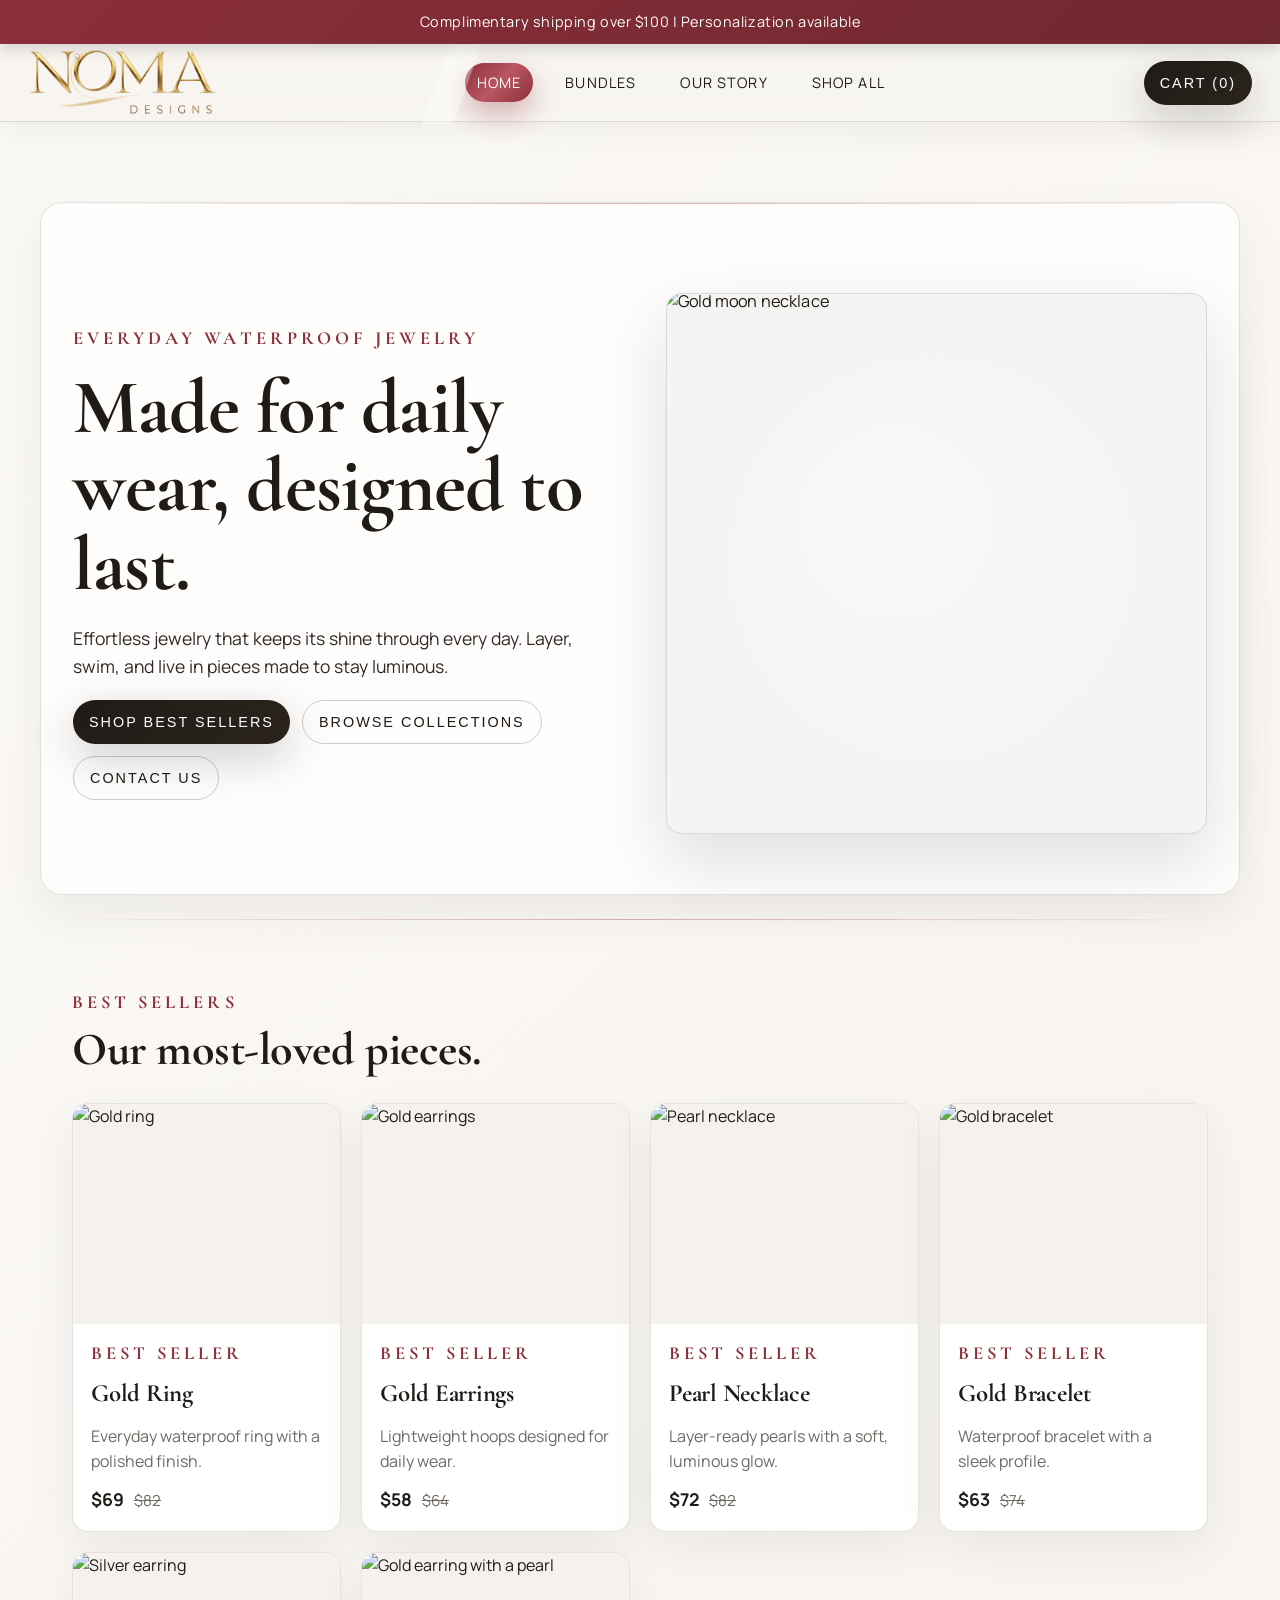
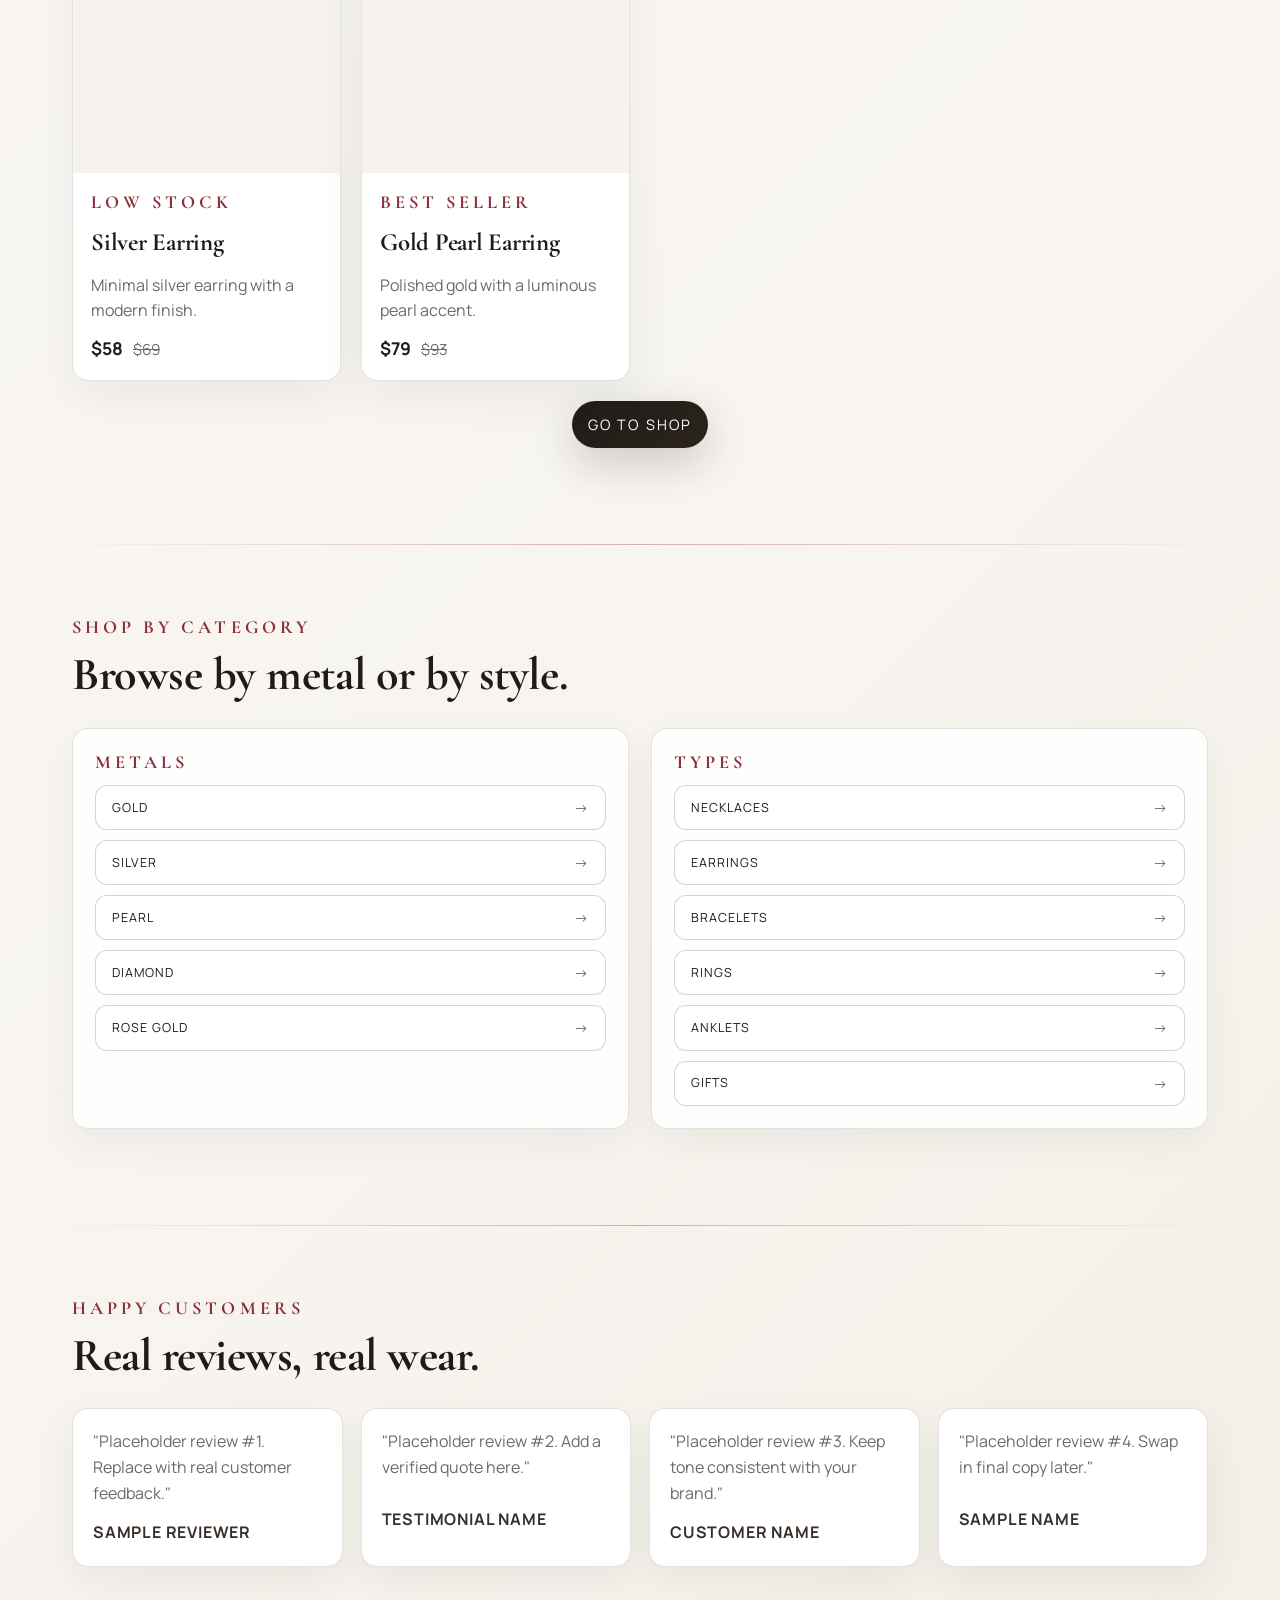
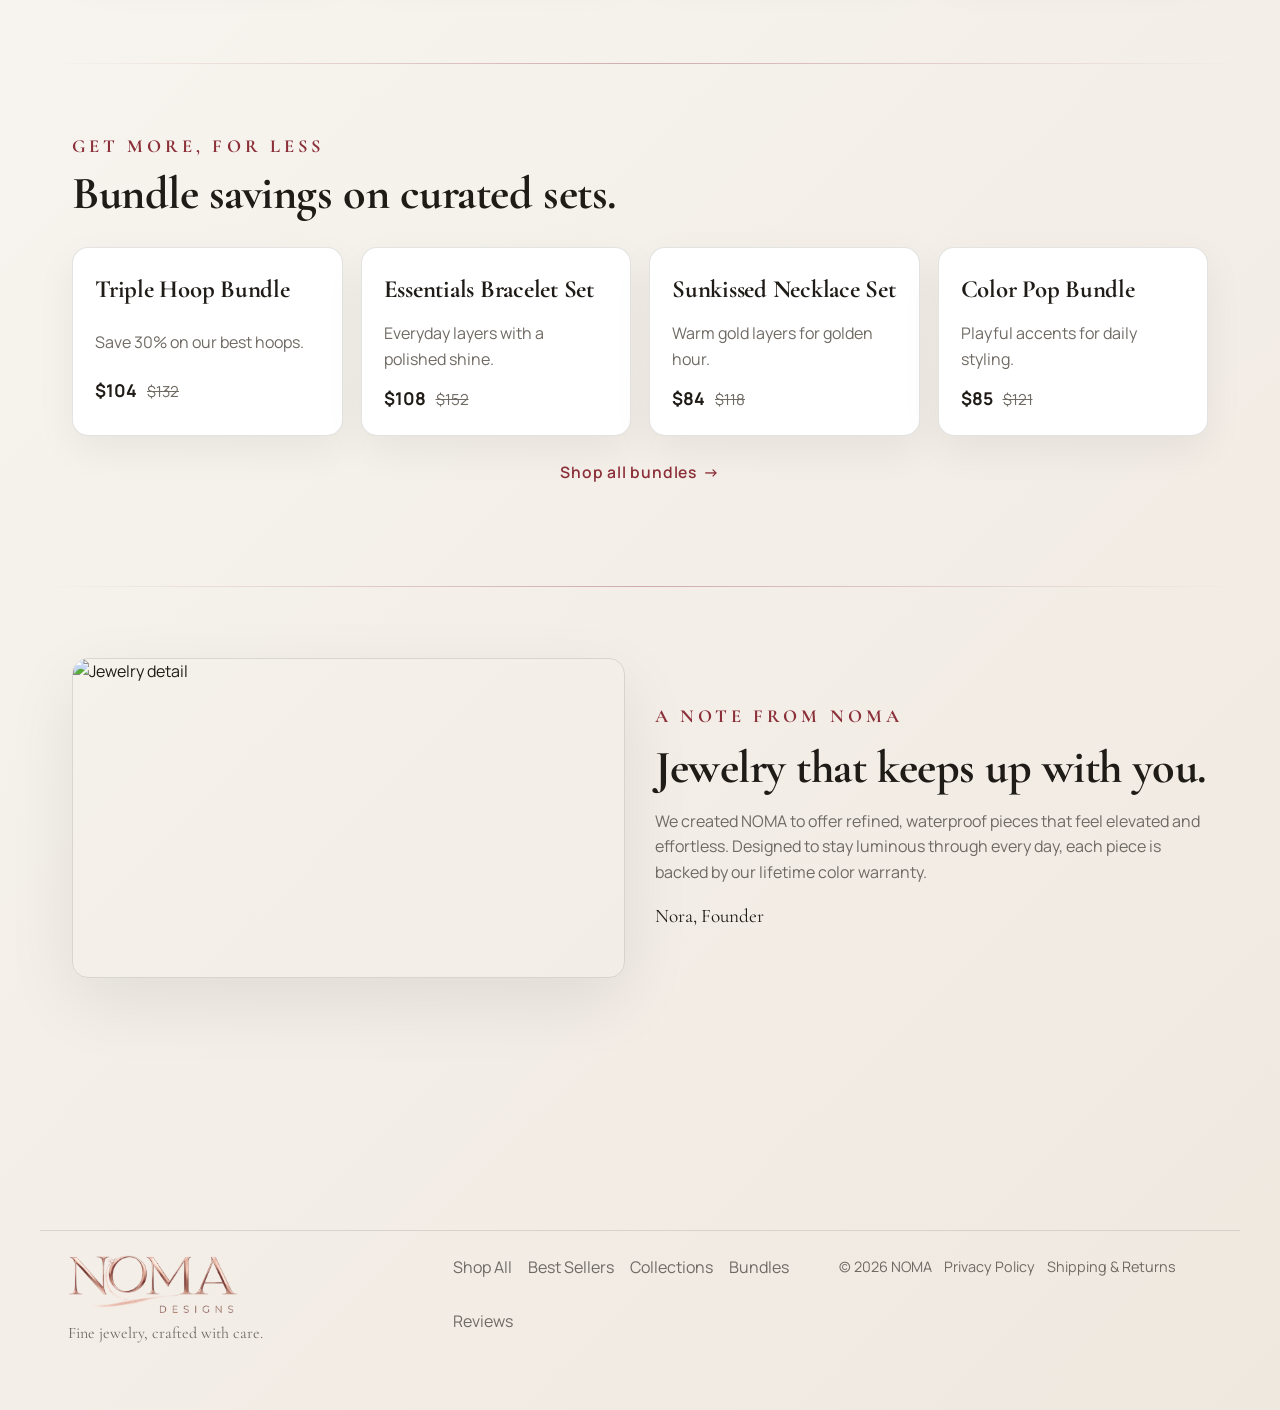
==== commit 7f7f227c: "feat: Update cart drawer functionality and styles for improved responsiveness and interaction" ====
--- a/index.html
+++ b/index.html
@@ -416,7 +416,8 @@
     const cartDrawerList = document.getElementById('cartDrawerList');
     const cartCountLabel = document.querySelector('.cart-count');
     const cartDrawerHeader = document.querySelector('.cart-drawer-header');
-    const cartDrawerMedia = window.matchMedia('(max-width: 640px)');
+    const cartDrawerMedia = window.matchMedia('(max-width: 1024px)');
+    let cartDrawerExpanded = false;
     const headerCartButton = document.querySelector('.header-actions .solid');
     const cartStorageKey = 'nomaCart';
     let currentModalItem = null;
@@ -450,13 +451,9 @@
 
     const setCartDrawerMode = () => {
       if (!cartDrawer) return;
-      if (cartDrawerMedia.matches && cartDrawer.style.display !== 'none') {
-        cartDrawer.classList.add('is-collapsed');
-        setCartDrawerExpanded(false);
-      } else {
-        cartDrawer.classList.remove('is-collapsed');
-        setCartDrawerExpanded(true);
-      }
+      if (cartDrawer.style.display === 'none') return;
+      cartDrawer.classList.toggle('is-collapsed', !cartDrawerExpanded);
+      setCartDrawerExpanded(cartDrawerExpanded);
     };
 
     const updateCartUI = (cart) => {
@@ -653,15 +650,14 @@
     });
 
     const toggleCartDrawer = () => {
-      if (!cartDrawerMedia.matches) return;
       const isCollapsed = cartDrawer.classList.toggle('is-collapsed');
-      setCartDrawerExpanded(!isCollapsed);
+      cartDrawerExpanded = !isCollapsed;
+      setCartDrawerExpanded(cartDrawerExpanded);
     };
 
     cartDrawerHeader?.addEventListener('click', toggleCartDrawer);
 
     cartDrawerHeader?.addEventListener('keydown', (event) => {
-      if (!cartDrawerMedia.matches) return;
       if (event.key === 'Enter' || event.key === ' ') {
         event.preventDefault();
         toggleCartDrawer();
--- a/styles.css
+++ b/styles.css
@@ -316,6 +316,17 @@
   z-index: 1105;
 }
 
+.cart-drawer.is-collapsed {
+  width: auto;
+  max-height: none;
+  padding: 10px 14px;
+  border-radius: 999px;
+}
+
+.cart-drawer.is-collapsed .cart-drawer-list {
+  display: none;
+}
+
 .cart-drawer-header {
   display: flex;
   align-items: center;
@@ -336,9 +347,24 @@
 }
 
 .cart-drawer-toggle {
-  font-size: 0.9rem;
+  width: 16px;
+  height: 16px;
+  position: relative;
   color: var(--muted);
   transition: transform 160ms ease;
+  font-size: 0;
+}
+
+.cart-drawer-toggle::before {
+  content: "";
+  position: absolute;
+  top: 5px;
+  left: 4px;
+  width: 6px;
+  height: 6px;
+  border-right: 2px solid currentColor;
+  border-bottom: 2px solid currentColor;
+  transform: rotate(45deg);
 }
 
 .cart-drawer.is-collapsed .cart-drawer-toggle {
@@ -412,6 +438,27 @@
   display: inline-flex;
   align-items: center;
   gap: 6px;
+}
+
+@media (max-width: 1024px) {
+  .cart-drawer {
+    top: auto;
+    bottom: 16px;
+    right: 16px;
+    width: min(320px, 92vw);
+    max-height: 60vh;
+  }
+
+  .cart-drawer.is-collapsed {
+    width: auto;
+    max-height: none;
+    padding: 10px 14px;
+    border-radius: 999px;
+  }
+
+  .cart-drawer.is-collapsed .cart-drawer-list {
+    display: none;
+  }
 }
 
 .cart-qty-button {
@@ -1021,7 +1068,7 @@
   width: 100%;
 }
 
-@media (max-width: 900px) {
+@media (max-width: 640px) {
   .cart-layout {
     grid-template-columns: 1fr;
   }
@@ -1362,24 +1409,6 @@
   .hero-static { aspect-ratio: 4 / 5; }
   .section-header { text-align: center; align-items: center; }
   .header-actions { display: none; }
-  .cart-drawer {
-    top: auto;
-    bottom: 16px;
-    right: 16px;
-    width: min(320px, 92vw);
-    max-height: 60vh;
-  }
-
-  .cart-drawer.is-collapsed {
-    width: auto;
-    max-height: none;
-    padding: 10px 14px;
-    border-radius: 999px;
-  }
-
-  .cart-drawer.is-collapsed .cart-drawer-list {
-    display: none;
-  }
   .site-footer { text-align: center; justify-items: center; }
   .footer-links, .footer-meta { justify-content: center; }
 
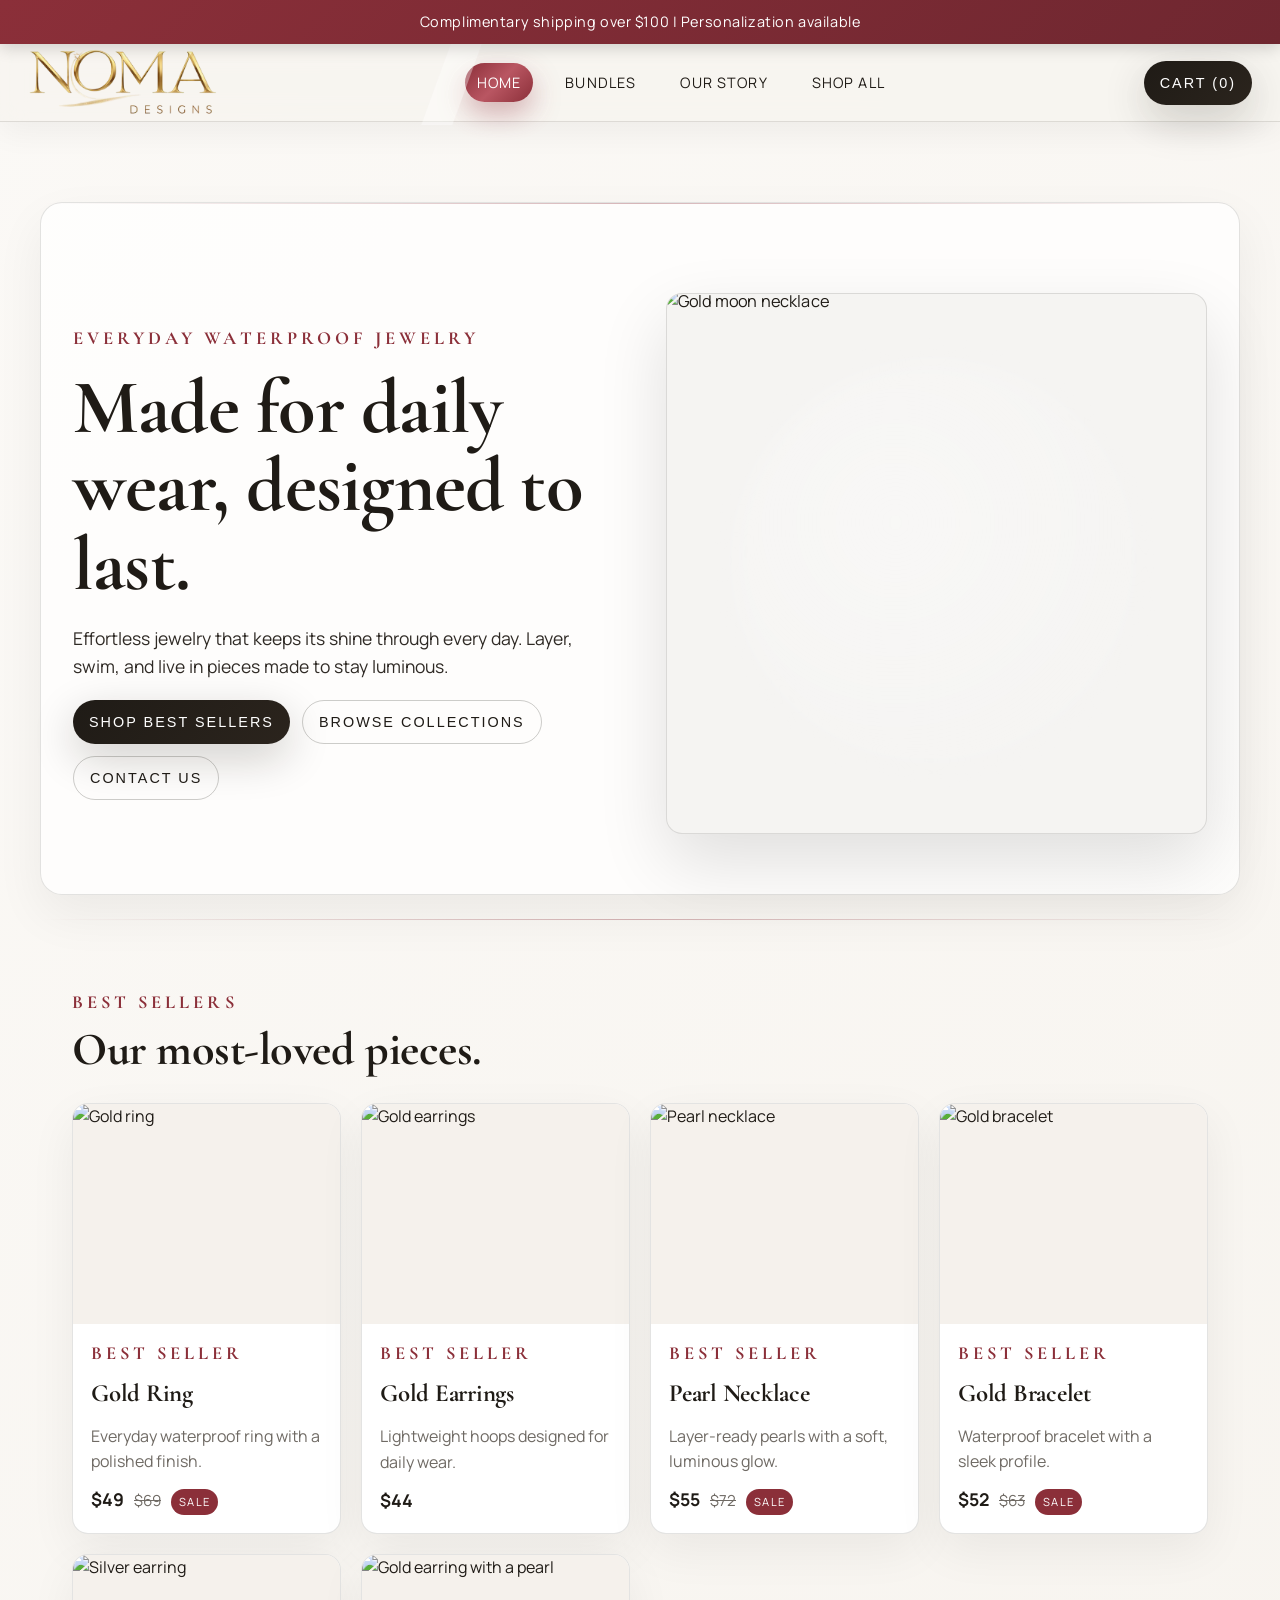
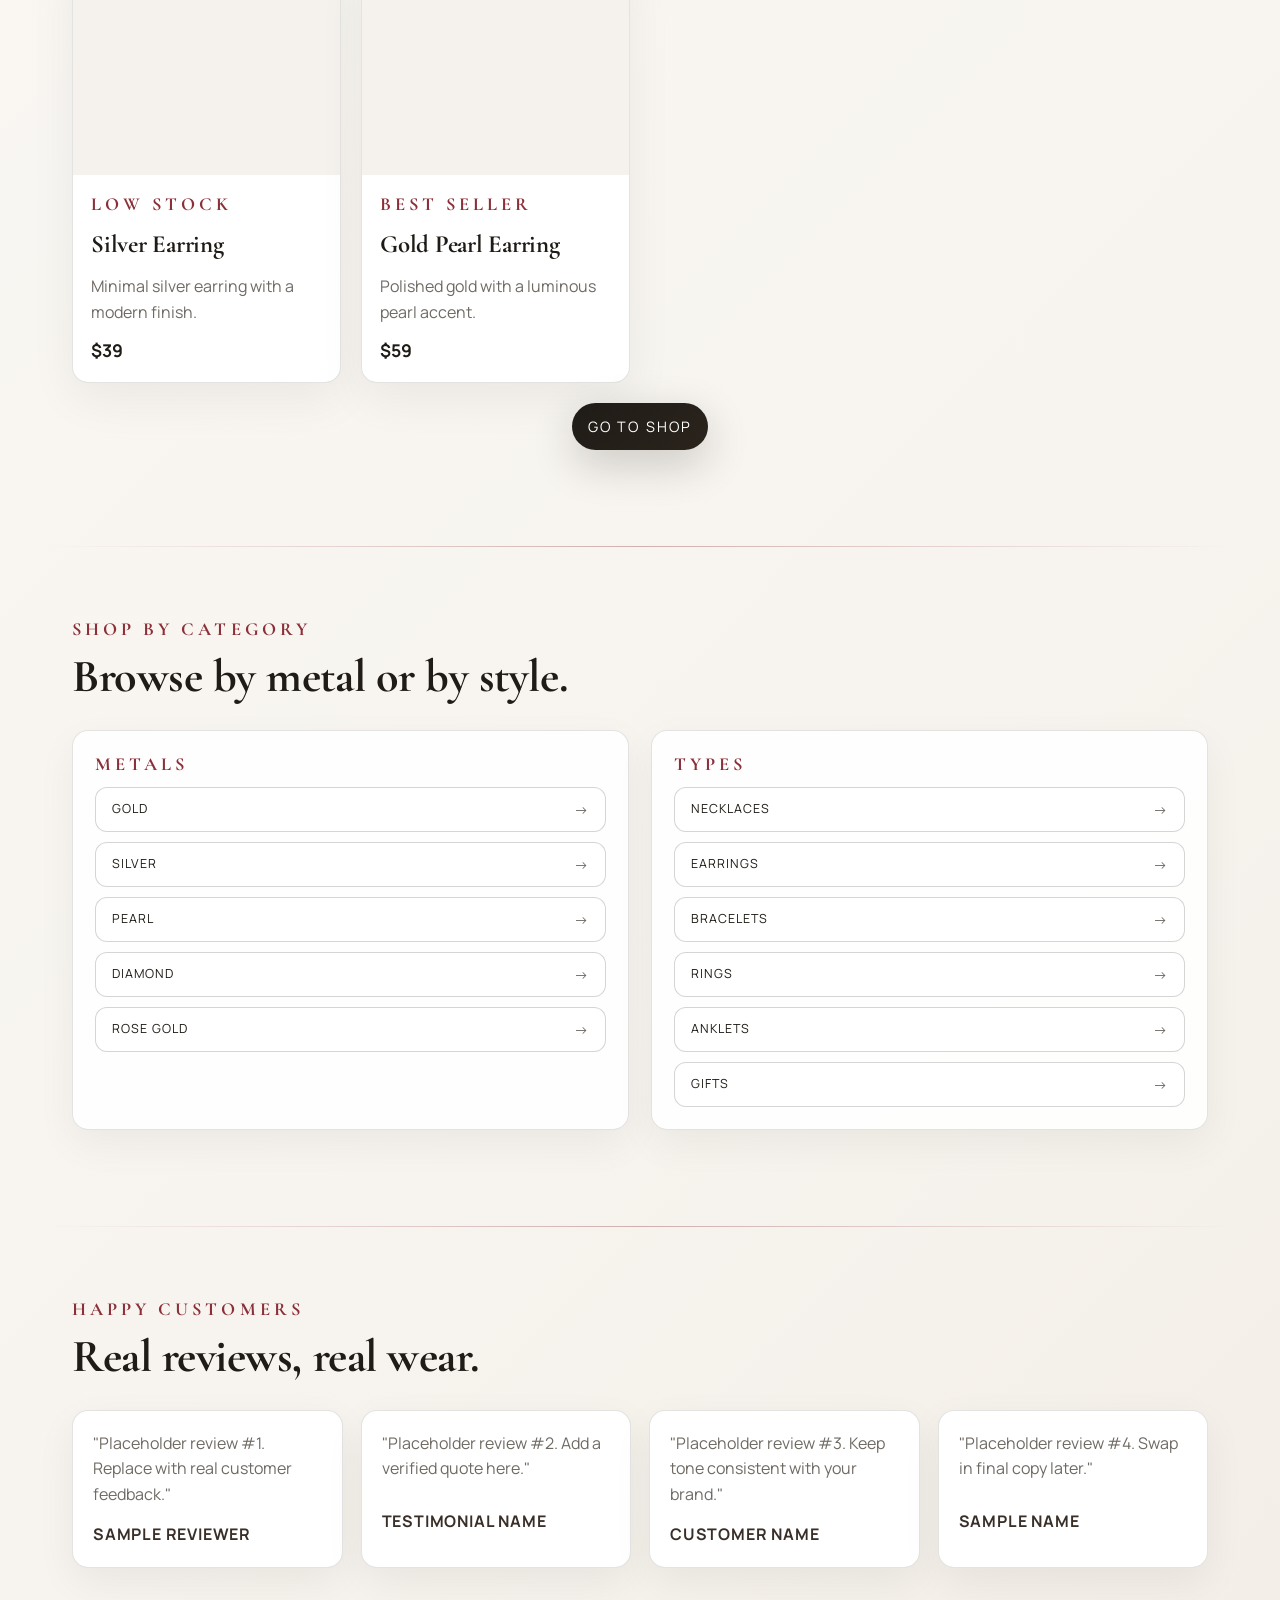
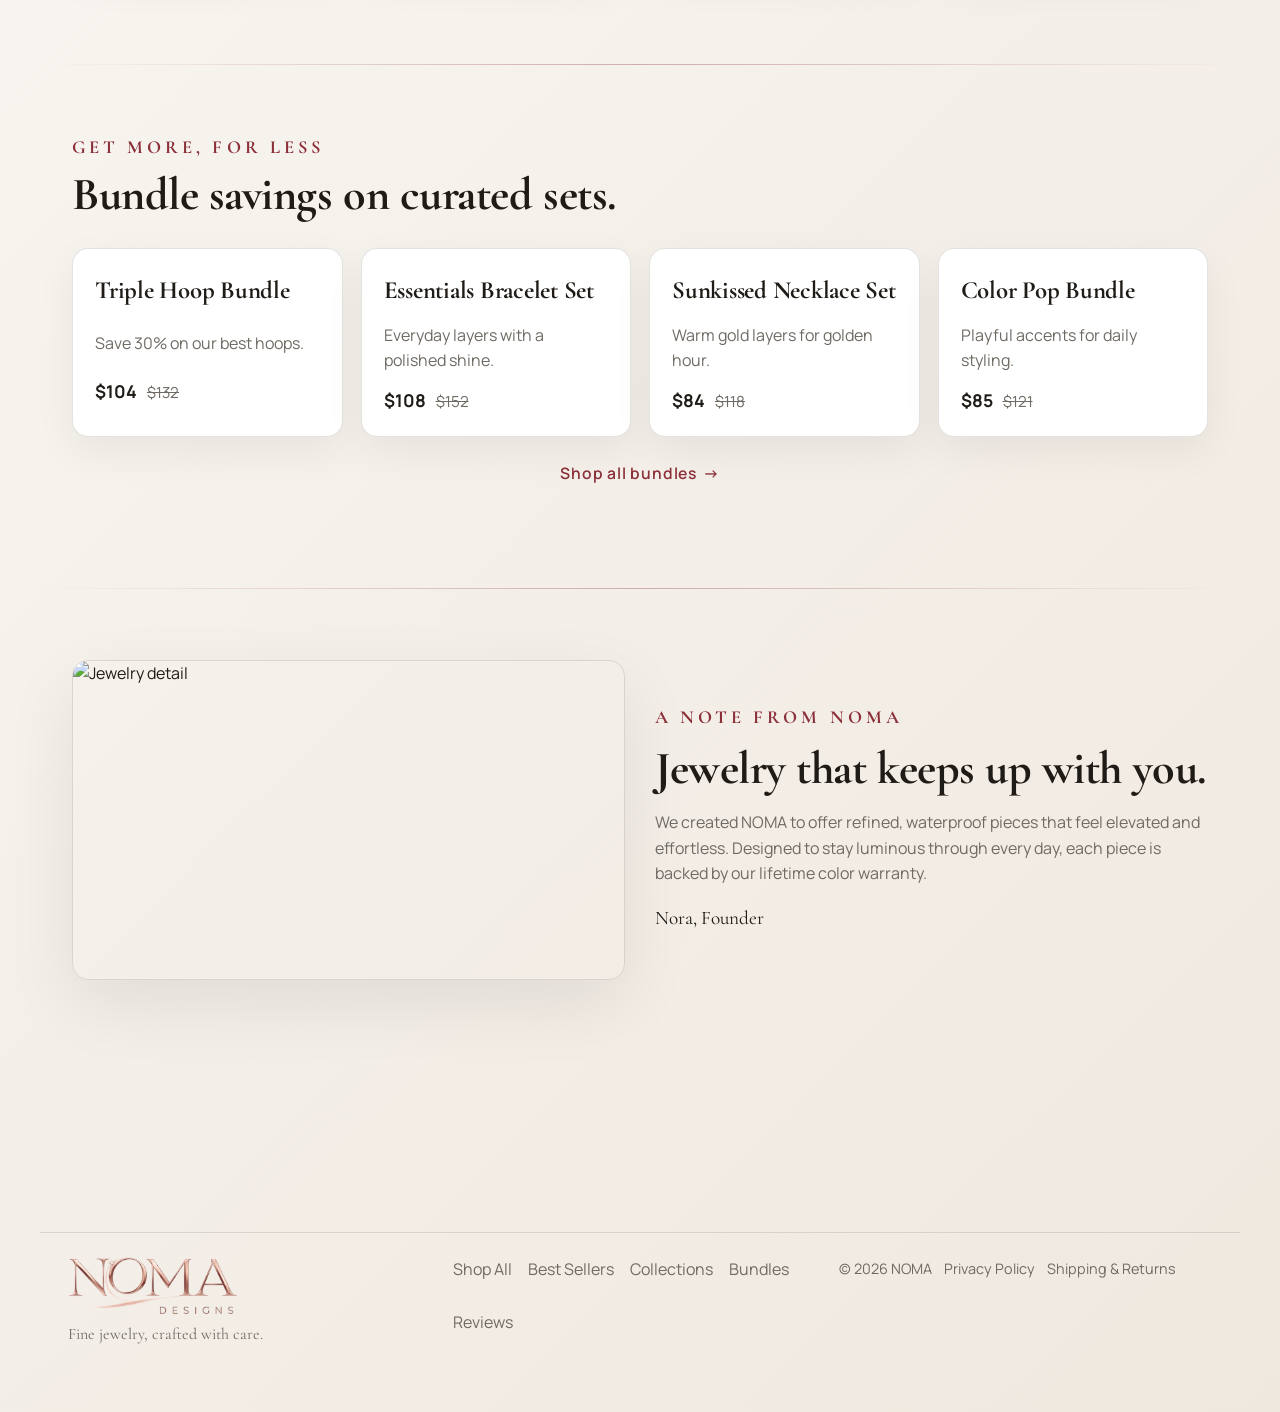
==== commit 9179d04f: "feat: Update product prices and add sale tags for promotional display" ====
--- a/index.html
+++ b/index.html
@@ -87,8 +87,9 @@
             <h3>Gold Ring</h3>
             <p>Everyday waterproof ring with a polished finish.</p>
             <div class="price-row">
-              <span class="price">$69</span>
-              <span class="price-compare">$82</span>
+              <span class="price">$49</span>
+              <span class="price-compare">$69</span>
+              <span class="sale-tag">Sale</span>
             </div>
           </div>
         </a>
@@ -101,8 +102,7 @@
             <h3>Gold Earrings</h3>
             <p>Lightweight hoops designed for daily wear.</p>
             <div class="price-row">
-              <span class="price">$58</span>
-              <span class="price-compare">$64</span>
+              <span class="price">$44</span>
             </div>
           </div>
         </a>
@@ -115,8 +115,9 @@
             <h3>Pearl Necklace</h3>
             <p>Layer-ready pearls with a soft, luminous glow.</p>
             <div class="price-row">
-              <span class="price">$72</span>
-              <span class="price-compare">$82</span>
+              <span class="price">$55</span>
+              <span class="price-compare">$72</span>
+              <span class="sale-tag">Sale</span>
             </div>
           </div>
         </a>
@@ -129,8 +130,9 @@
             <h3>Gold Bracelet</h3>
             <p>Waterproof bracelet with a sleek profile.</p>
             <div class="price-row">
-              <span class="price">$63</span>
-              <span class="price-compare">$74</span>
+              <span class="price">$52</span>
+              <span class="price-compare">$63</span>
+              <span class="sale-tag">Sale</span>
             </div>
           </div>
         </a>
@@ -143,8 +145,7 @@
             <h3>Silver Earring</h3>
             <p>Minimal silver earring with a modern finish.</p>
             <div class="price-row">
-              <span class="price">$58</span>
-              <span class="price-compare">$69</span>
+              <span class="price">$39</span>
             </div>
           </div>
         </a>
@@ -157,8 +158,7 @@
             <h3>Gold Pearl Earring</h3>
             <p>Polished gold with a luminous pearl accent.</p>
             <div class="price-row">
-              <span class="price">$79</span>
-              <span class="price-compare">$93</span>
+              <span class="price">$59</span>
             </div>
           </div>
         </a>
--- a/styles.css
+++ b/styles.css
@@ -743,6 +743,16 @@
   display: flex;
   gap: 10px;
   align-items: baseline;
+}
+
+.sale-tag {
+  font-size: 0.7rem;
+  text-transform: uppercase;
+  letter-spacing: 0.12em;
+  color: #ffffff;
+  background: var(--burgundy);
+  padding: 4px 8px;
+  border-radius: 999px;
 }
 
 .price {
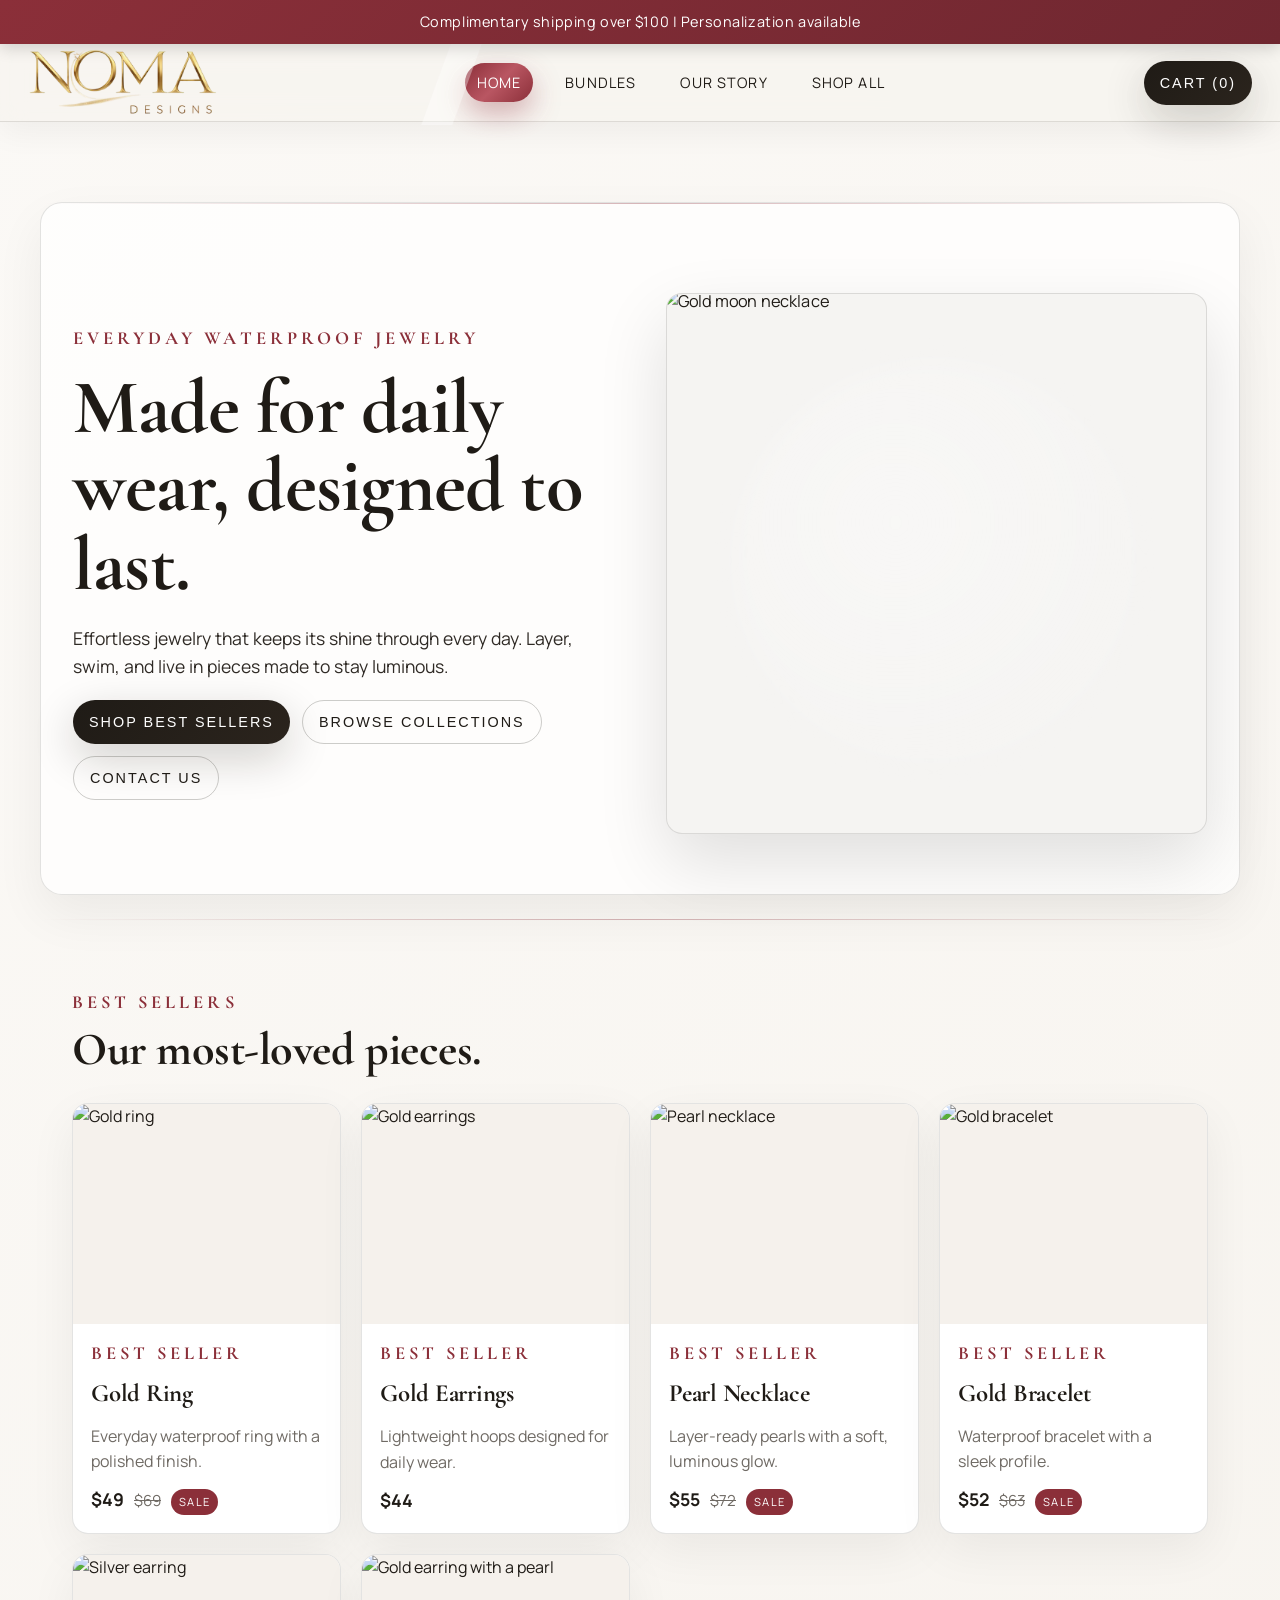
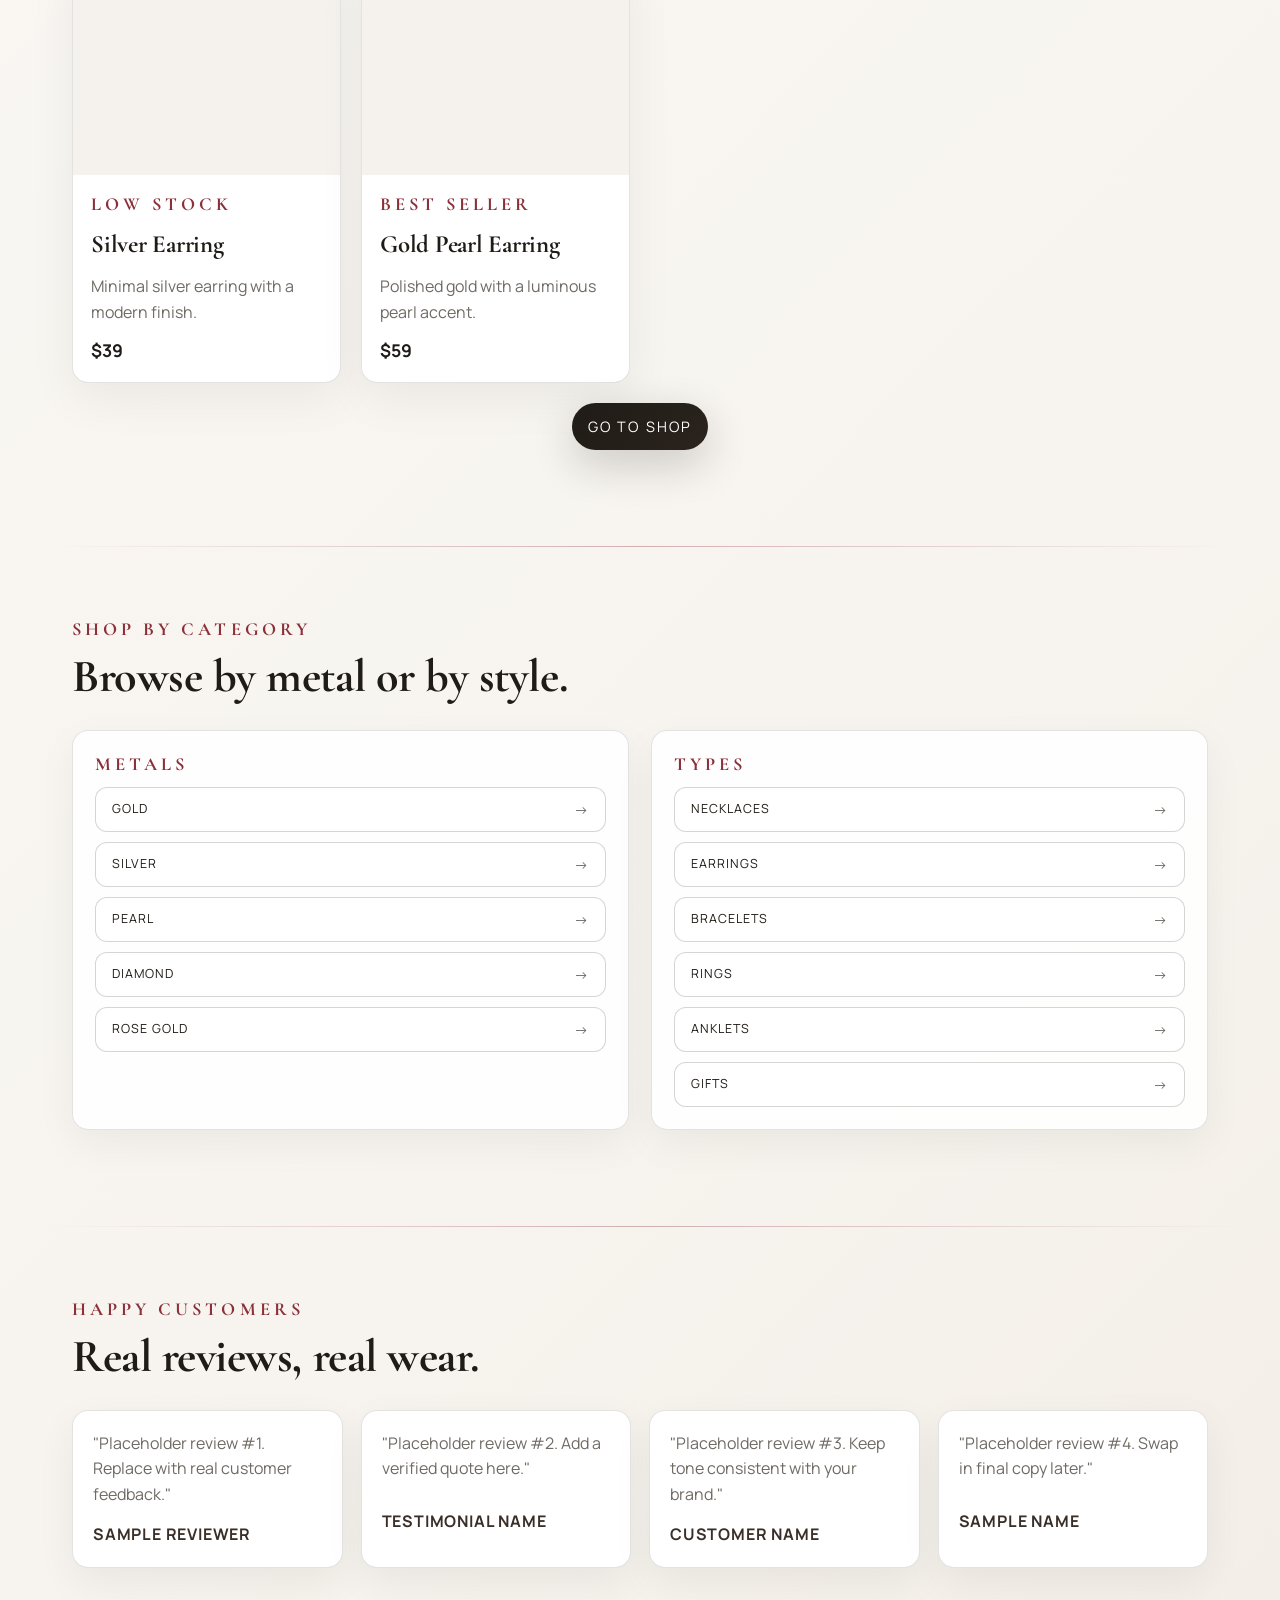
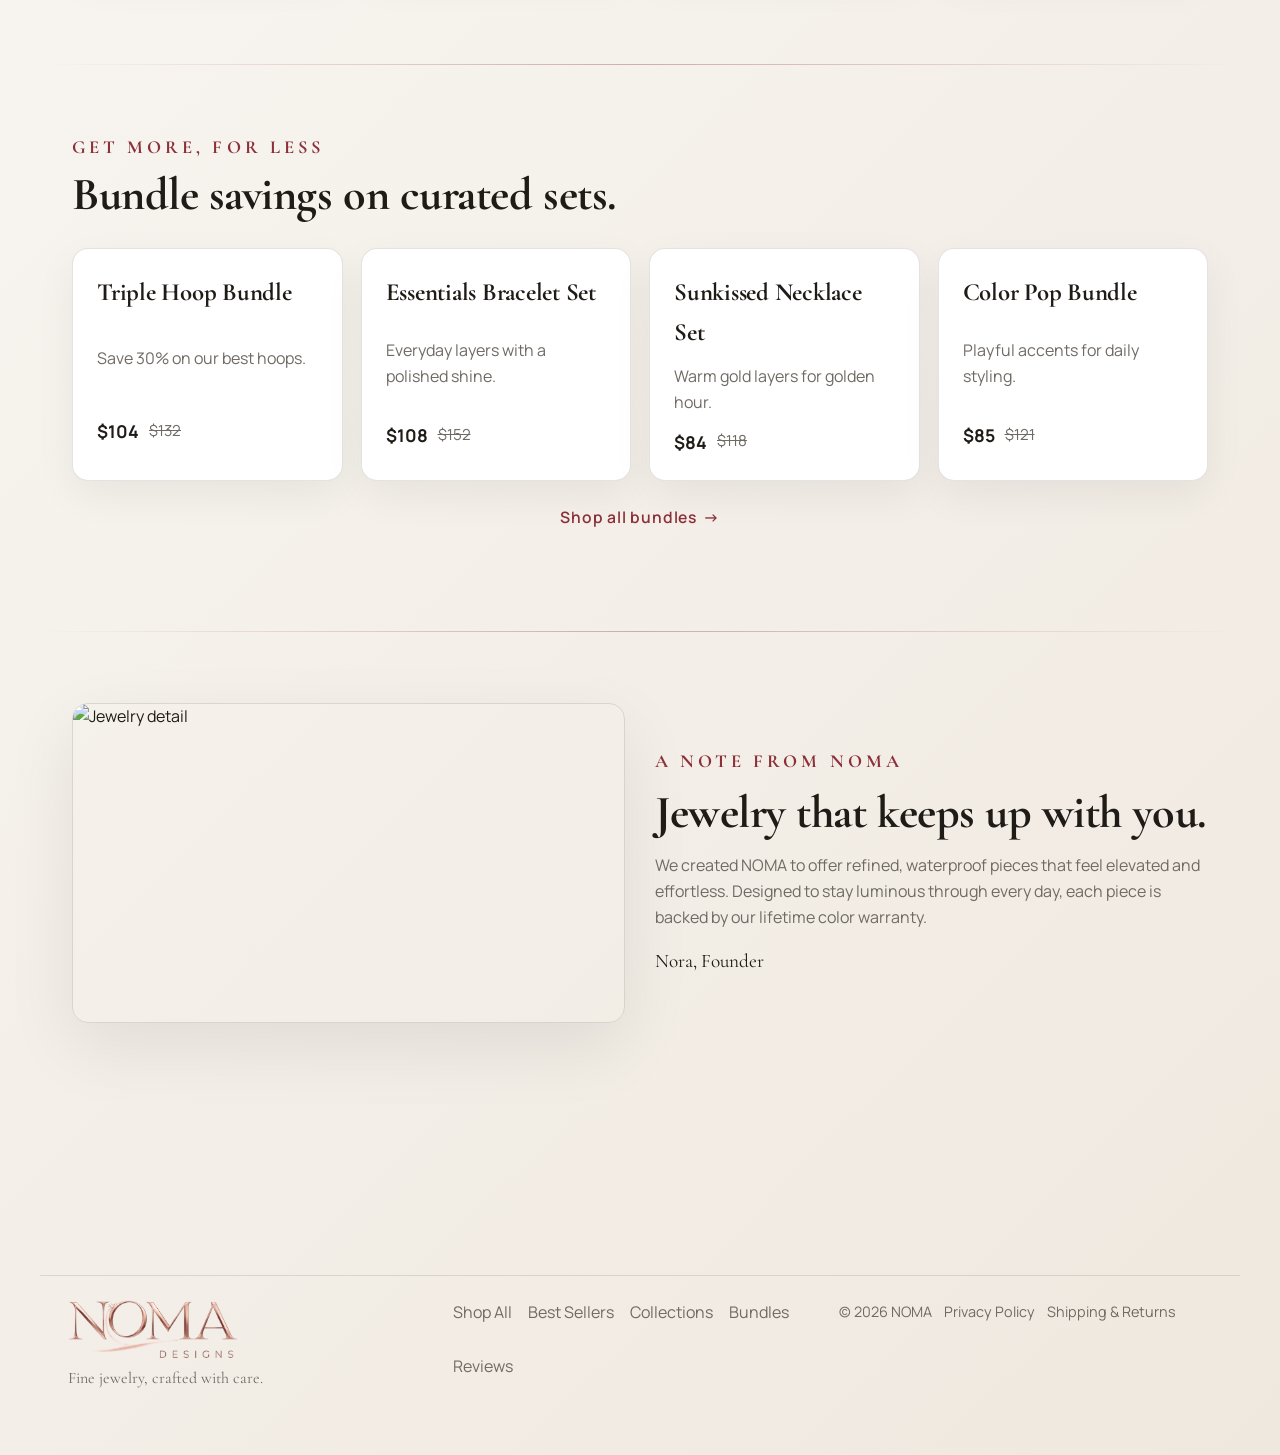
==== commit be0f1eeb: "feat: Update cart quantity button styles for increment and decrement actions" ====
--- a/index.html
+++ b/index.html
@@ -263,7 +263,7 @@
         </article>
       </div>
       <div class="section-actions">
-        <a class="text-link" href="#bundles">Shop all bundles</a>
+        <a class="text-link" href="products.html#bundles">Shop all bundles</a>
       </div>
     </section>
 
@@ -315,7 +315,6 @@
           <p id="modalDescription"></p>
           <div class="modal-actions">
             <button class="solid add-to-cart">Add to Cart</button>
-            <button class="ghost">Add Custom Engraving</button>
           </div>
         </div>
       </div>
@@ -579,7 +578,9 @@
       modal.style.display = 'none';
       modal.setAttribute('aria-hidden', 'true');
       document.body.style.overflow = 'auto';
+      document.body.classList.remove('modal-open');
       if (modalVisual) modalVisual.innerHTML = '<div class="modal-placeholder"></div>';
+      updateCartUI(loadCart());
     };
 
     const openModal = (card) => {
@@ -623,6 +624,7 @@
       modal.style.display = 'flex';
       modal.setAttribute('aria-hidden', 'false');
       document.body.style.overflow = 'hidden';
+      document.body.classList.add('modal-open');
     };
 
     miniCards.forEach((card) => {
@@ -648,6 +650,7 @@
         closeModal();
       }
     });
+
 
     const toggleCartDrawer = () => {
       const isCollapsed = cartDrawer.classList.toggle('is-collapsed');
--- a/styles.css
+++ b/styles.css
@@ -316,6 +316,12 @@
   z-index: 1105;
 }
 
+@media (max-width: 1900px) {
+  .cart-drawer {
+    z-index: 900;
+  }
+}
+
 .cart-drawer.is-collapsed {
   width: auto;
   max-height: none;
@@ -326,6 +332,7 @@
 .cart-drawer.is-collapsed .cart-drawer-list {
   display: none;
 }
+
 
 .cart-drawer-header {
   display: flex;
@@ -461,7 +468,9 @@
   }
 }
 
-.cart-qty-button {
+.cart-qty-button,
+button[data-action="increment"],
+button[data-action="decrement"] {
   width: 22px;
   height: 22px;
   border-radius: 50%;
@@ -475,6 +484,7 @@
   line-height: 1;
   cursor: pointer;
   transition: transform 140ms ease, box-shadow 140ms ease;
+  touch-action: manipulation;
 }
 
 .cart-qty-button:hover {
@@ -862,10 +872,285 @@
   background: #ffffff;
   border-radius: var(--radius);
   border: 1px solid var(--border);
-  padding: 22px;
+  padding: 24px;
   display: grid;
   gap: 12px;
   box-shadow: 0 14px 40px rgba(0, 0, 0, 0.06);
+  transition: box-shadow 200ms ease, transform 200ms ease;
+}
+
+.bundle-card:hover {
+  box-shadow: 0 20px 56px rgba(0, 0, 0, 0.1);
+  transform: translateY(-2px);
+}
+
+.bundle-card .price-row {
+  align-items: center;
+}
+
+.bundle-card button {
+  margin-top: 4px;
+  width: 100%;
+}
+
+.bundle-badge {
+  display: inline-flex;
+  align-items: center;
+  justify-content: center;
+  width: fit-content;
+  padding: 4px 10px;
+  border-radius: 20px;
+  background: rgba(139, 47, 57, 0.1);
+  color: var(--burgundy);
+  font-size: 0.75rem;
+  font-weight: 700;
+  letter-spacing: 0.06em;
+  text-transform: uppercase;
+}
+
+/* ── Custom Engraving Section ──────────────────────────────────── */
+.engraving-showcase {
+  background: linear-gradient(135deg, #fbf9f6 0%, #f7f4ef 60%, #efe8df 100%);
+}
+
+.engraving-container {
+  display: grid;
+  grid-template-columns: 1fr 1fr;
+  gap: 48px;
+  align-items: center;
+}
+
+.engraving-content {
+  display: flex;
+  flex-direction: column;
+  gap: 16px;
+}
+
+.engraving-content .lede {
+  font-size: 1rem;
+  line-height: 1.7;
+  max-width: 44ch;
+}
+
+.engraving-form {
+  display: flex;
+  flex-direction: column;
+  gap: 20px;
+  margin-top: 8px;
+}
+
+.engraving-field {
+  display: flex;
+  flex-direction: column;
+  gap: 8px;
+}
+
+.engraving-field label {
+  font-size: 0.9rem;
+  font-weight: 600;
+  color: var(--ink);
+}
+
+.field-label-row {
+  display: flex;
+  justify-content: space-between;
+  align-items: baseline;
+}
+
+.char-count {
+  font-size: 0.8rem;
+  color: var(--muted);
+  font-variant-numeric: tabular-nums;
+}
+
+.engraving-input {
+  padding: 13px 16px;
+  border-radius: 10px;
+  border: 1.5px solid var(--border);
+  font-family: inherit;
+  font-size: 1rem;
+  color: var(--ink);
+  background: #fff;
+  transition: border-color 180ms ease, box-shadow 180ms ease;
+  width: 100%;
+  box-sizing: border-box;
+}
+
+.engraving-input:focus {
+  outline: none;
+  border-color: var(--burgundy);
+  box-shadow: 0 0 0 3px rgba(139, 47, 57, 0.1);
+}
+
+.engraving-input::placeholder {
+  color: var(--muted);
+  opacity: 0.7;
+}
+
+/* Font toggle buttons */
+.font-options {
+  display: flex;
+  gap: 10px;
+}
+
+.font-btn {
+  flex: 1;
+  display: flex;
+  flex-direction: column;
+  align-items: center;
+  gap: 4px;
+  padding: 10px 8px;
+  border-radius: 10px;
+  border: 1.5px solid var(--border);
+  background: #fff;
+  cursor: pointer;
+  transition: all 180ms ease;
+  font-family: inherit;
+  font-size: 0.8rem;
+  color: var(--muted);
+  font-weight: 600;
+  letter-spacing: 0.03em;
+  text-transform: uppercase;
+}
+
+.font-btn:hover {
+  border-color: var(--burgundy);
+  color: var(--burgundy);
+}
+
+.font-btn.is-active {
+  border-color: var(--burgundy);
+  background: rgba(139, 47, 57, 0.06);
+  color: var(--burgundy);
+}
+
+.font-sample {
+  font-size: 1.3rem;
+  line-height: 1;
+  color: var(--ink);
+}
+
+/* Flat text preview plate */
+.engraving-plate-wrap {
+  display: flex;
+  flex-direction: column;
+  gap: 8px;
+}
+
+.plate-label {
+  font-size: 0.82rem;
+  font-weight: 600;
+  color: var(--muted);
+  text-transform: uppercase;
+  letter-spacing: 0.08em;
+}
+
+.engraving-plate {
+  width: 100%;
+  min-height: 72px;
+  border-radius: 10px;
+  background: #fff;
+  border: 1.5px solid var(--border);
+  display: grid;
+  place-items: center;
+  padding: 12px 20px;
+  box-sizing: border-box;
+}
+
+.engraving-text {
+  font-size: 1.3rem;
+  color: var(--ink);
+  word-break: break-word;
+  text-align: center;
+  line-height: 1.2;
+}
+
+.engraving-text[data-font="serif"] {
+  font-family: "Cormorant Garamond", "Times New Roman", serif;
+  font-size: 1.5rem;
+  letter-spacing: 0.1em;
+  text-transform: uppercase;
+}
+
+.engraving-text[data-font="script"] {
+  font-family: "Dancing Script", cursive;
+  font-size: 1.5rem;
+  letter-spacing: 0.02em;
+  text-transform: none;
+}
+
+.engraving-text[data-font="modern"] {
+  font-family: "Manrope", sans-serif;
+  font-size: 1rem;
+  font-weight: 700;
+  letter-spacing: 0.2em;
+  text-transform: uppercase;
+}
+
+/* Ring visual */
+.engraving-visual {
+  display: flex;
+  flex-direction: column;
+  align-items: center;
+  gap: 14px;
+}
+
+.simple-ring {
+  display: flex;
+  align-items: center;
+  justify-content: center;
+  padding: 20px;
+}
+
+.ring-svg {
+  width: 100%;
+  max-width: 280px;
+  height: auto;
+  filter: drop-shadow(0 8px 24px rgba(0, 0, 0, 0.1));
+}
+
+.ring-caption {
+  font-size: 0.8rem;
+  color: var(--muted);
+  letter-spacing: 0.04em;
+  margin: 0;
+  text-align: center;
+}
+
+.color-swatches {
+  display: flex;
+  gap: 12px;
+  justify-content: center;
+  margin-top: 20px;
+}
+
+.color-swatch {
+  width: 50px;
+  height: 50px;
+  border-radius: 50%;
+  border: 2px solid transparent;
+  background: white;
+  cursor: pointer;
+  transition: all 0.2s ease;
+  display: flex;
+  align-items: center;
+  justify-content: center;
+  padding: 0;
+}
+
+.swatch-ring {
+  width: 100%;
+  height: 100%;
+}
+
+.color-swatch:hover {
+  transform: scale(1.1);
+  box-shadow: 0 2px 8px rgba(0, 0, 0, 0.15);
+}
+
+.color-swatch.is-active {
+  border-color: var(--burgundy);
+  box-shadow: 0 0 0 2px white, 0 0 0 3px var(--burgundy);
 }
 
 .founder {
@@ -1166,10 +1451,6 @@
 }
 
 @media (max-width: 805px) {
-  .engraving-preview {
-    grid-template-columns: 1fr;
-  }
-  
   .bestseller-items {
     grid-template-columns: repeat(3, 1fr);
   }
@@ -1434,6 +1715,7 @@
   .testimonials-grid,
   .bundles-grid { grid-template-columns: 1fr; }
   .founder { grid-template-columns: 1fr; }
+  .engraving-container { grid-template-columns: 1fr; }
   
   
   .products-grid {
@@ -1647,19 +1929,71 @@
     max-width: calc(100% - 8px);
     width: calc(100% - 8px);
   }
-  
+
   .modal-body {
     grid-template-columns: 1fr;
-    padding: 28px 18px 36px;
-    gap: 24px;
-  }
-  
+    padding: 24px 16px 32px;
+    gap: 20px;
+  }
+
   .modal-visual {
-    min-height: 360px;
-  }
-  
+    min-height: 320px;
+  }
+
   .modal-close {
     top: 10px;
     right: 10px;
-  }
-}
+    width: 36px;
+    height: 36px;
+    font-size: 24px;
+  }
+
+  .engraving-container {
+    grid-template-columns: 1fr;
+    gap: 32px;
+  }
+
+  .engraving-visual {
+    order: -1;
+  }
+
+  .ring-svg {
+    max-width: 300px;
+  }
+
+  .font-options {
+    gap: 8px;
+  }
+}
+
+@media (max-width: 480px) {
+  .engraving-form {
+    gap: 16px;
+  }
+
+  .font-btn {
+    padding: 8px 6px;
+    font-size: 0.72rem;
+  }
+
+  .font-sample {
+    font-size: 1.1rem;
+  }
+
+  .engraving-plate {
+    min-height: 60px;
+  }
+
+  .engraving-text[data-font="serif"],
+  .engraving-text[data-font="script"] {
+    font-size: 1.2rem;
+  }
+
+  .engraving-text[data-font="modern"] {
+    font-size: 0.9rem;
+  }
+
+  .ring-svg {
+    max-width: 260px;
+  }
+}
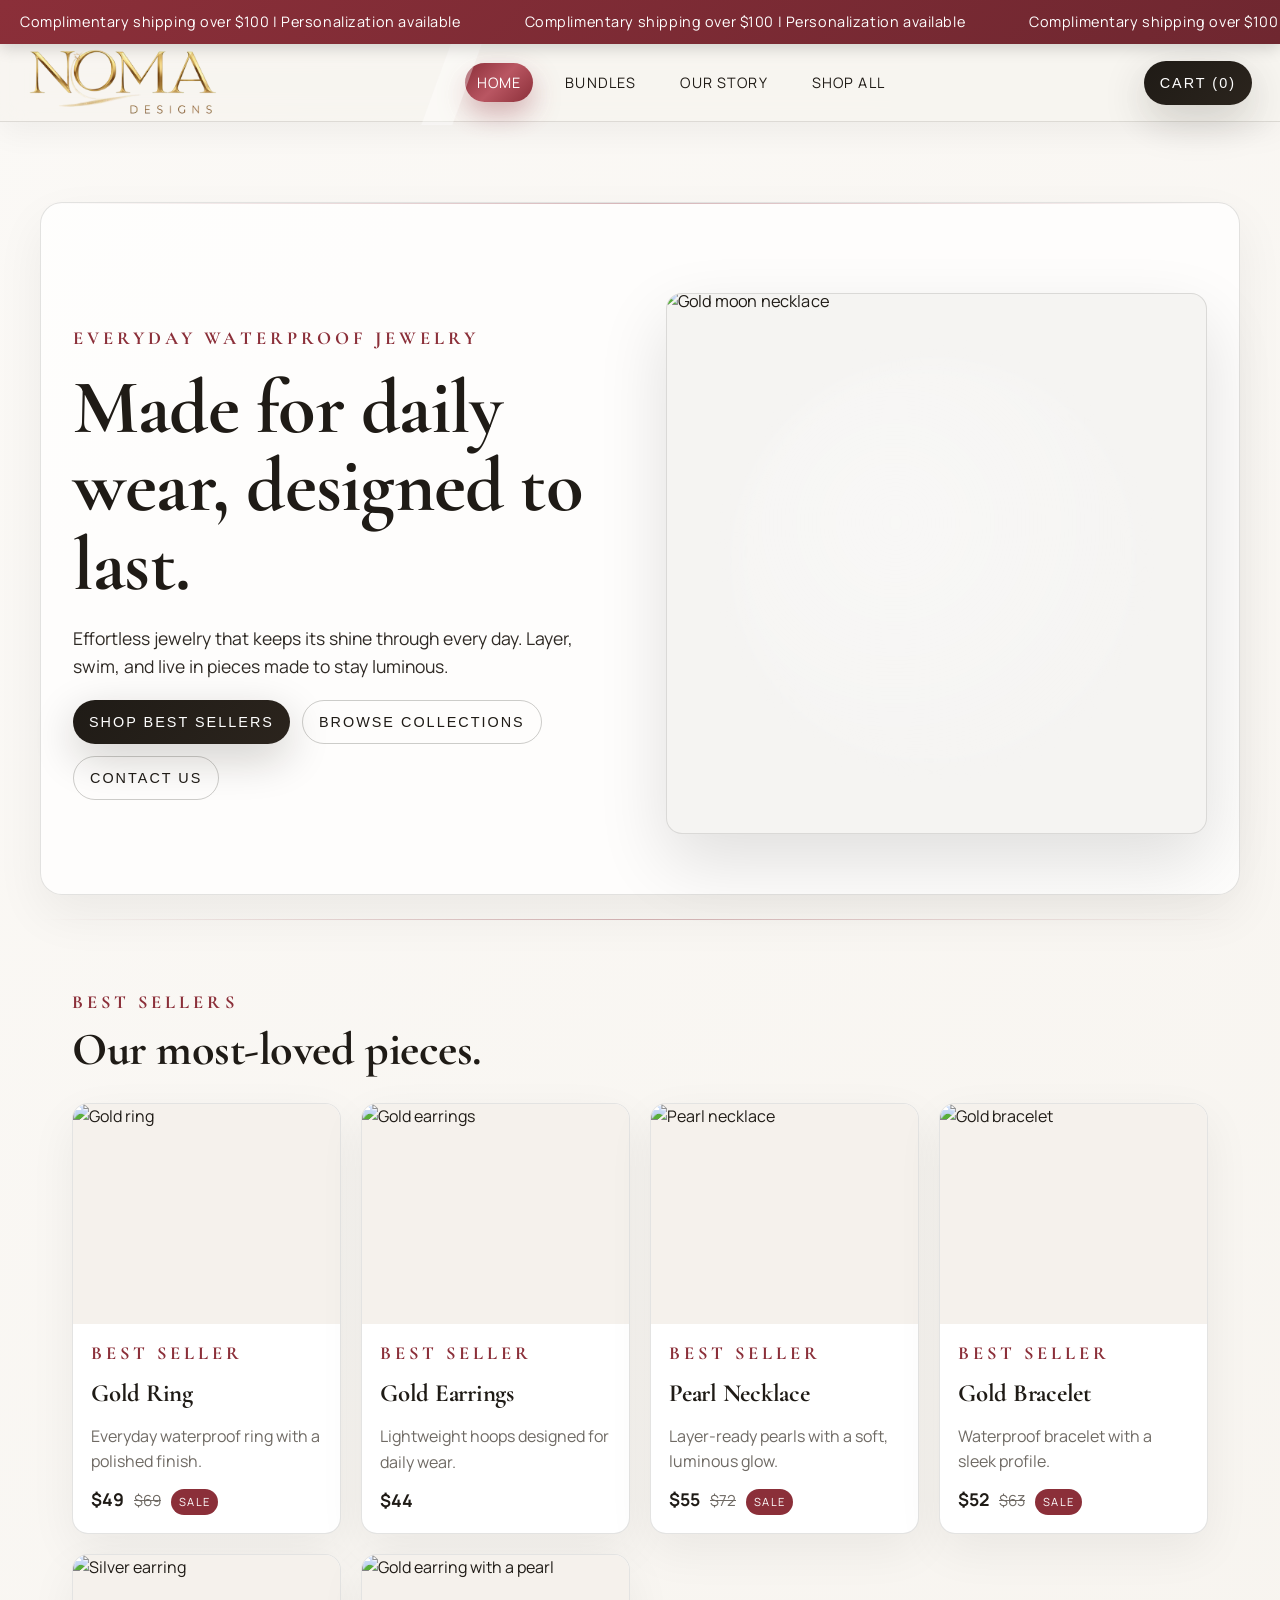
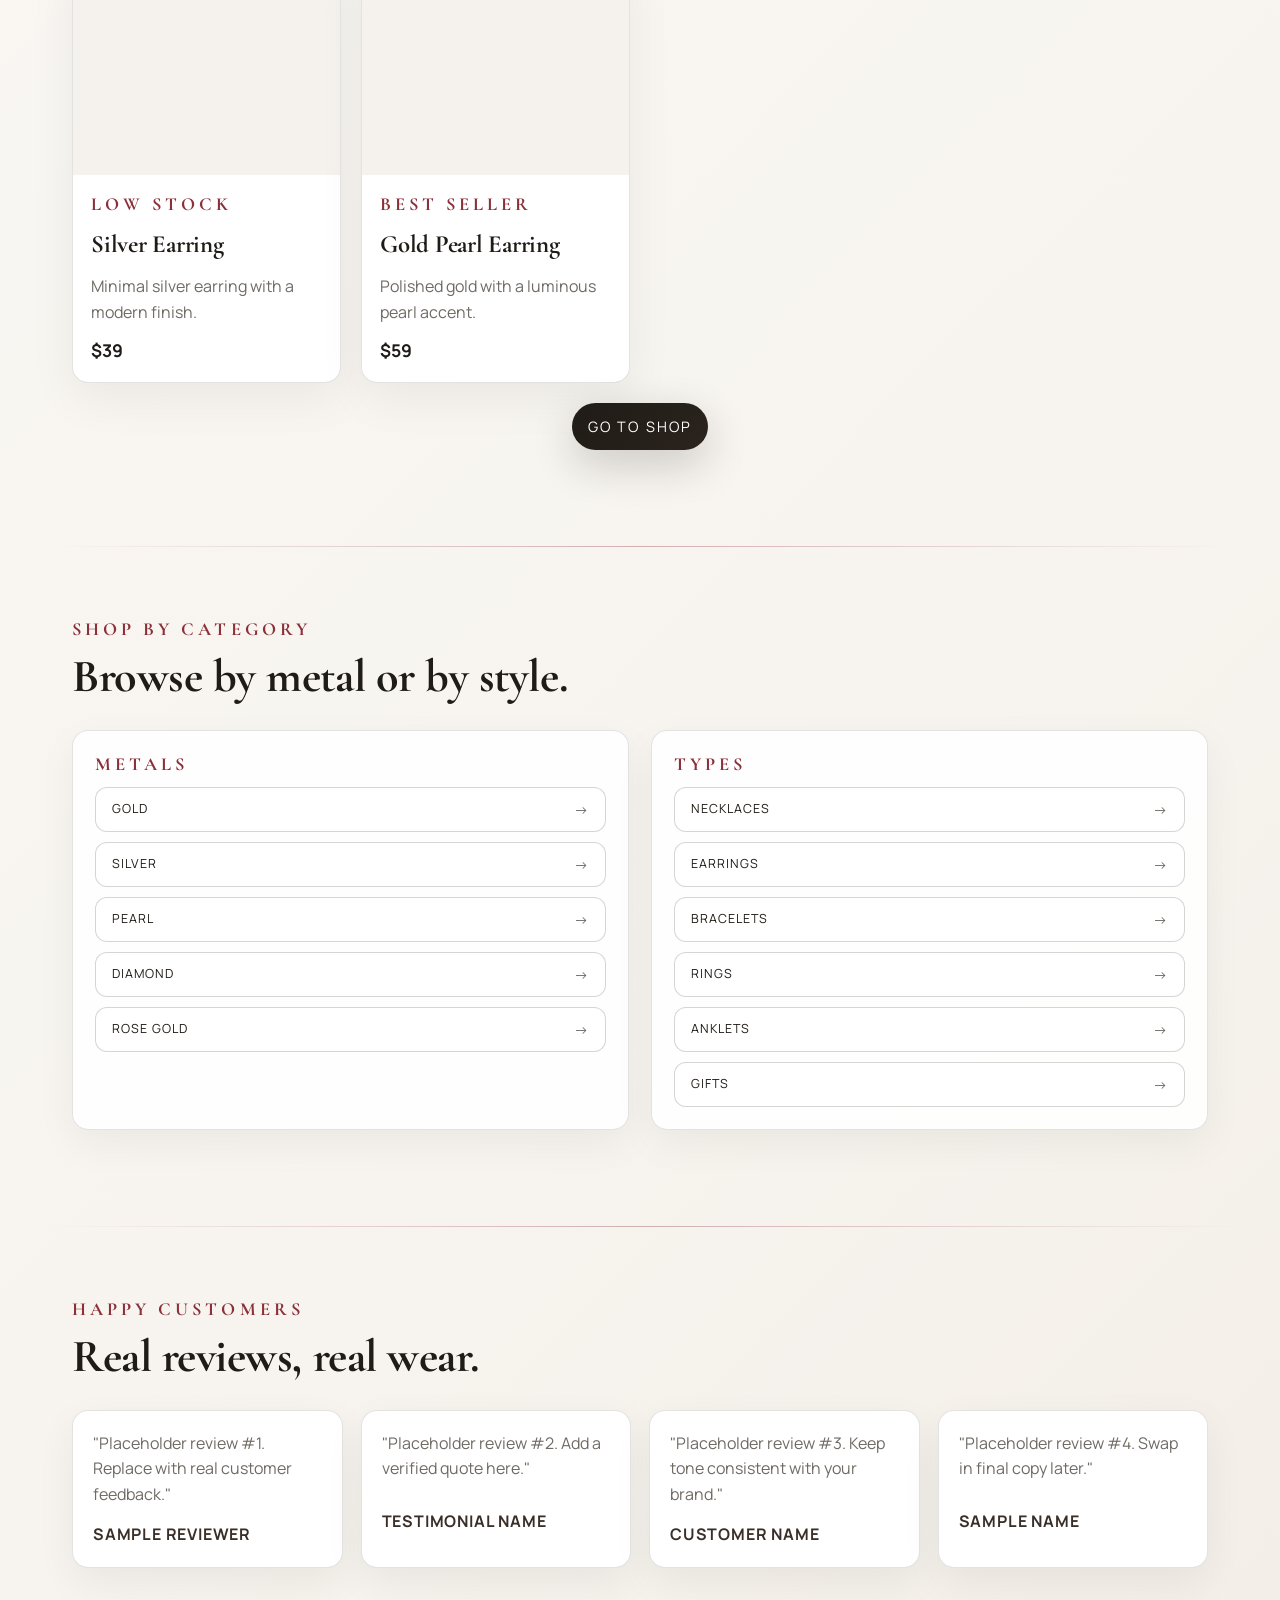
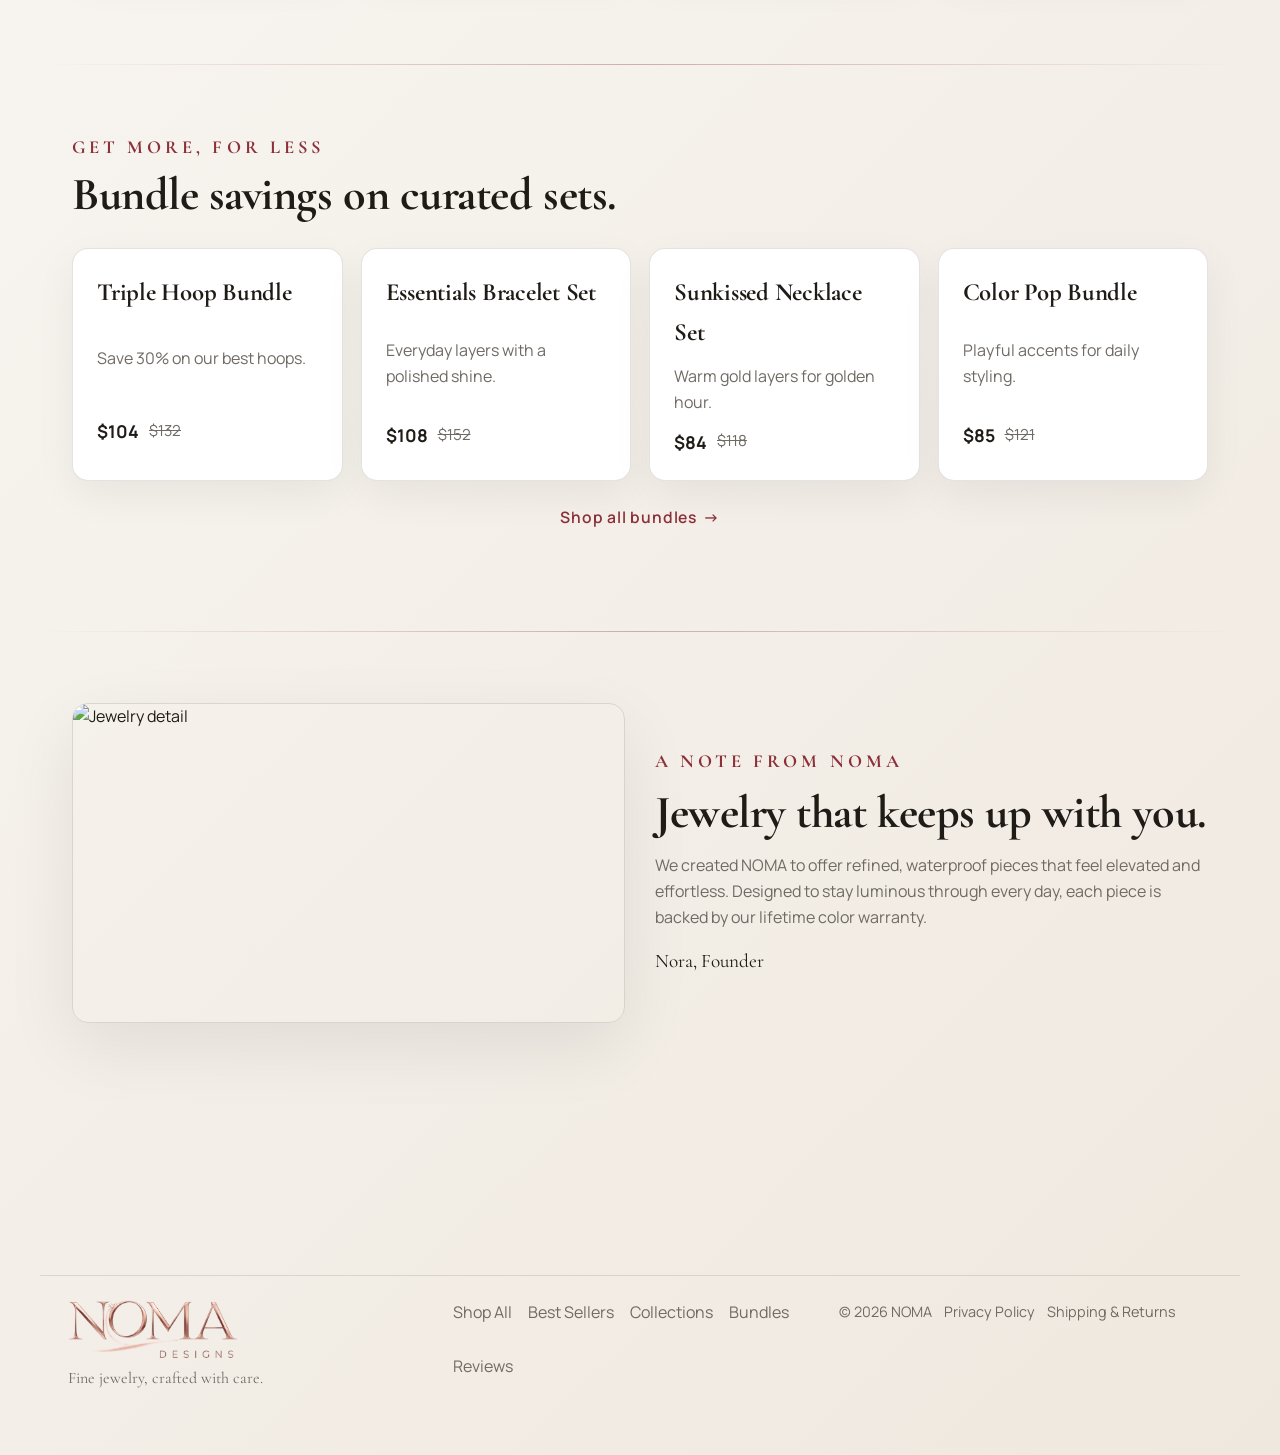
==== commit 1a7b01c6: "feat: Enhance announcement banner with scrolling text and improved accessibility" ====
--- a/index.html
+++ b/index.html
@@ -12,7 +12,9 @@
 <body>
   <div id="top"></div>
   <div class="announcement-banner">
-    <p>Complimentary shipping over $100 | Personalization available</p>
+    <div class="banner-track" role="text" aria-label="Complimentary shipping over $100 | Personalization available">
+      <span class="banner-text">Complimentary shipping over $100 | Personalization available</span>
+    </div>
   </div>
   <header class="site-header">
     <div class="brand">
@@ -328,10 +330,49 @@
     const navOverlay = document.querySelector('.nav-overlay');
     const banner = document.querySelector('.announcement-banner');
     const header = document.querySelector('.site-header');
+    const bannerTrack = document.querySelector('.banner-track');
 
     const setMenuOffset = () => {
       const offset = (banner?.offsetHeight || 0) + (header?.offsetHeight || 0) + 12;
       document.documentElement.style.setProperty('--mobile-menu-top', `${offset}px`);
+    };
+
+    const initAnnouncementBanner = () => {
+      if (!bannerTrack || !banner) return;
+      const baseText = bannerTrack.querySelector('.banner-text');
+      const textContent = baseText?.textContent?.trim();
+      if (!textContent) return;
+
+      bannerTrack.innerHTML = '';
+
+      const sequence = document.createElement('div');
+      sequence.className = 'banner-sequence';
+      bannerTrack.appendChild(sequence);
+
+      const makeSpan = () => {
+        const span = document.createElement('span');
+        span.className = 'banner-text';
+        span.textContent = textContent;
+        return span;
+      };
+
+      sequence.appendChild(makeSpan());
+
+      const bannerWidth = banner.offsetWidth || 0;
+      let safety = 0;
+      while (sequence.scrollWidth < bannerWidth + 80 && safety < 20) {
+        sequence.appendChild(makeSpan());
+        safety += 1;
+      }
+
+      const clone = sequence.cloneNode(true);
+      clone.setAttribute('aria-hidden', 'true');
+      bannerTrack.appendChild(clone);
+
+      const sequenceWidth = sequence.scrollWidth || sequence.offsetWidth || 0;
+      const speed = 60;
+      const duration = Math.max(12, sequenceWidth / speed);
+      bannerTrack.style.setProperty('--banner-duration', `${duration}s`);
     };
 
     const closeNav = () => {
@@ -382,8 +423,12 @@
     window.addEventListener('keyup', (event) => {
       if (event.key === 'Escape') closeNav();
     });
-    window.addEventListener('resize', setMenuOffset);
+    window.addEventListener('resize', () => {
+      setMenuOffset();
+      initAnnouncementBanner();
+    });
     setMenuOffset();
+    initAnnouncementBanner();
 
     const setActiveNavLink = (sectionId) => {
       navLinks.forEach((link) => {
--- a/styles.css
+++ b/styles.css
@@ -56,22 +56,58 @@
   padding: 0 20px;
   font-size: 0.9rem;
   letter-spacing: 0.04em;
+  --banner-gap: 64px;
   position: sticky;
   top: 0;
   z-index: 20;
   box-shadow: 0 4px 16px rgba(0, 0, 0, 0.16);
   display: flex;
   align-items: center;
-  justify-content: center;
+  justify-content: flex-start;
   white-space: nowrap;
   overflow: hidden;
-  text-overflow: ellipsis;
-}
-
-.announcement-banner p {
-  margin: 0;
-  color: white;
-  max-width: none;
+}
+
+.announcement-banner .banner-track {
+  display: inline-flex;
+  align-items: center;
+  width: max-content;
+  animation: bannerScroll var(--banner-duration, 18s) linear infinite;
+  color: #ffffff;
+}
+
+.announcement-banner .banner-sequence {
+  display: inline-flex;
+  align-items: center;
+  gap: var(--banner-gap);
+  padding-right: var(--banner-gap);
+}
+
+.announcement-banner .banner-text {
+  display: inline-flex;
+  align-items: center;
+  color: inherit;
+  white-space: nowrap;
+}
+
+.announcement-banner:hover .banner-track,
+.announcement-banner:focus-within .banner-track {
+  animation-play-state: paused;
+}
+
+@keyframes bannerScroll {
+  from {
+    transform: translateX(0);
+  }
+  to {
+    transform: translateX(-50%);
+  }
+}
+
+@media (prefers-reduced-motion: reduce) {
+  .announcement-banner .banner-track {
+    animation: none;
+  }
 }
 
 h1, h2, h3 {
@@ -1031,62 +1067,6 @@
 }
 
 /* Flat text preview plate */
-.engraving-plate-wrap {
-  display: flex;
-  flex-direction: column;
-  gap: 8px;
-}
-
-.plate-label {
-  font-size: 0.82rem;
-  font-weight: 600;
-  color: var(--muted);
-  text-transform: uppercase;
-  letter-spacing: 0.08em;
-}
-
-.engraving-plate {
-  width: 100%;
-  min-height: 72px;
-  border-radius: 10px;
-  background: #fff;
-  border: 1.5px solid var(--border);
-  display: grid;
-  place-items: center;
-  padding: 12px 20px;
-  box-sizing: border-box;
-}
-
-.engraving-text {
-  font-size: 1.3rem;
-  color: var(--ink);
-  word-break: break-word;
-  text-align: center;
-  line-height: 1.2;
-}
-
-.engraving-text[data-font="serif"] {
-  font-family: "Cormorant Garamond", "Times New Roman", serif;
-  font-size: 1.5rem;
-  letter-spacing: 0.1em;
-  text-transform: uppercase;
-}
-
-.engraving-text[data-font="script"] {
-  font-family: "Dancing Script", cursive;
-  font-size: 1.5rem;
-  letter-spacing: 0.02em;
-  text-transform: none;
-}
-
-.engraving-text[data-font="modern"] {
-  font-family: "Manrope", sans-serif;
-  font-size: 1rem;
-  font-weight: 700;
-  letter-spacing: 0.2em;
-  text-transform: uppercase;
-}
-
 /* Ring visual */
 .engraving-visual {
   display: flex;
@@ -1980,19 +1960,6 @@
     font-size: 1.1rem;
   }
 
-  .engraving-plate {
-    min-height: 60px;
-  }
-
-  .engraving-text[data-font="serif"],
-  .engraving-text[data-font="script"] {
-    font-size: 1.2rem;
-  }
-
-  .engraving-text[data-font="modern"] {
-    font-size: 0.9rem;
-  }
-
   .ring-svg {
     max-width: 260px;
   }
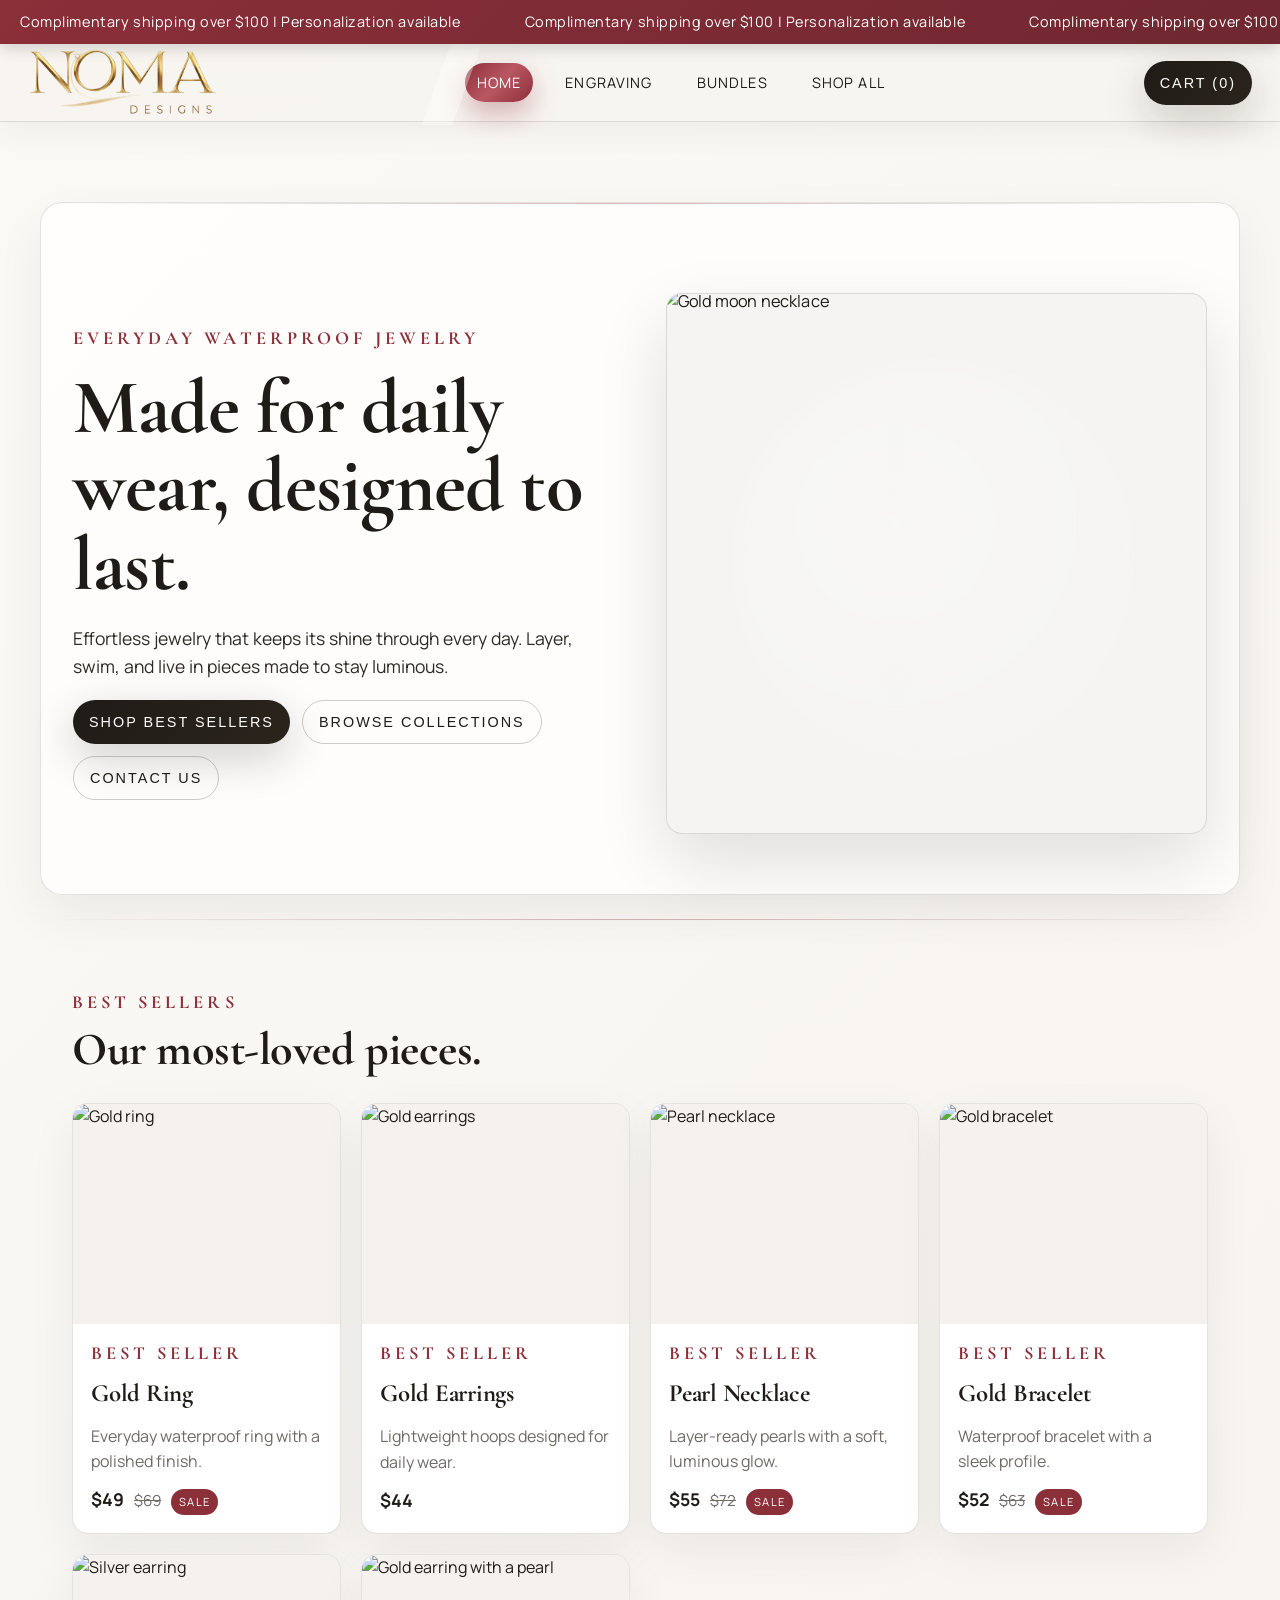
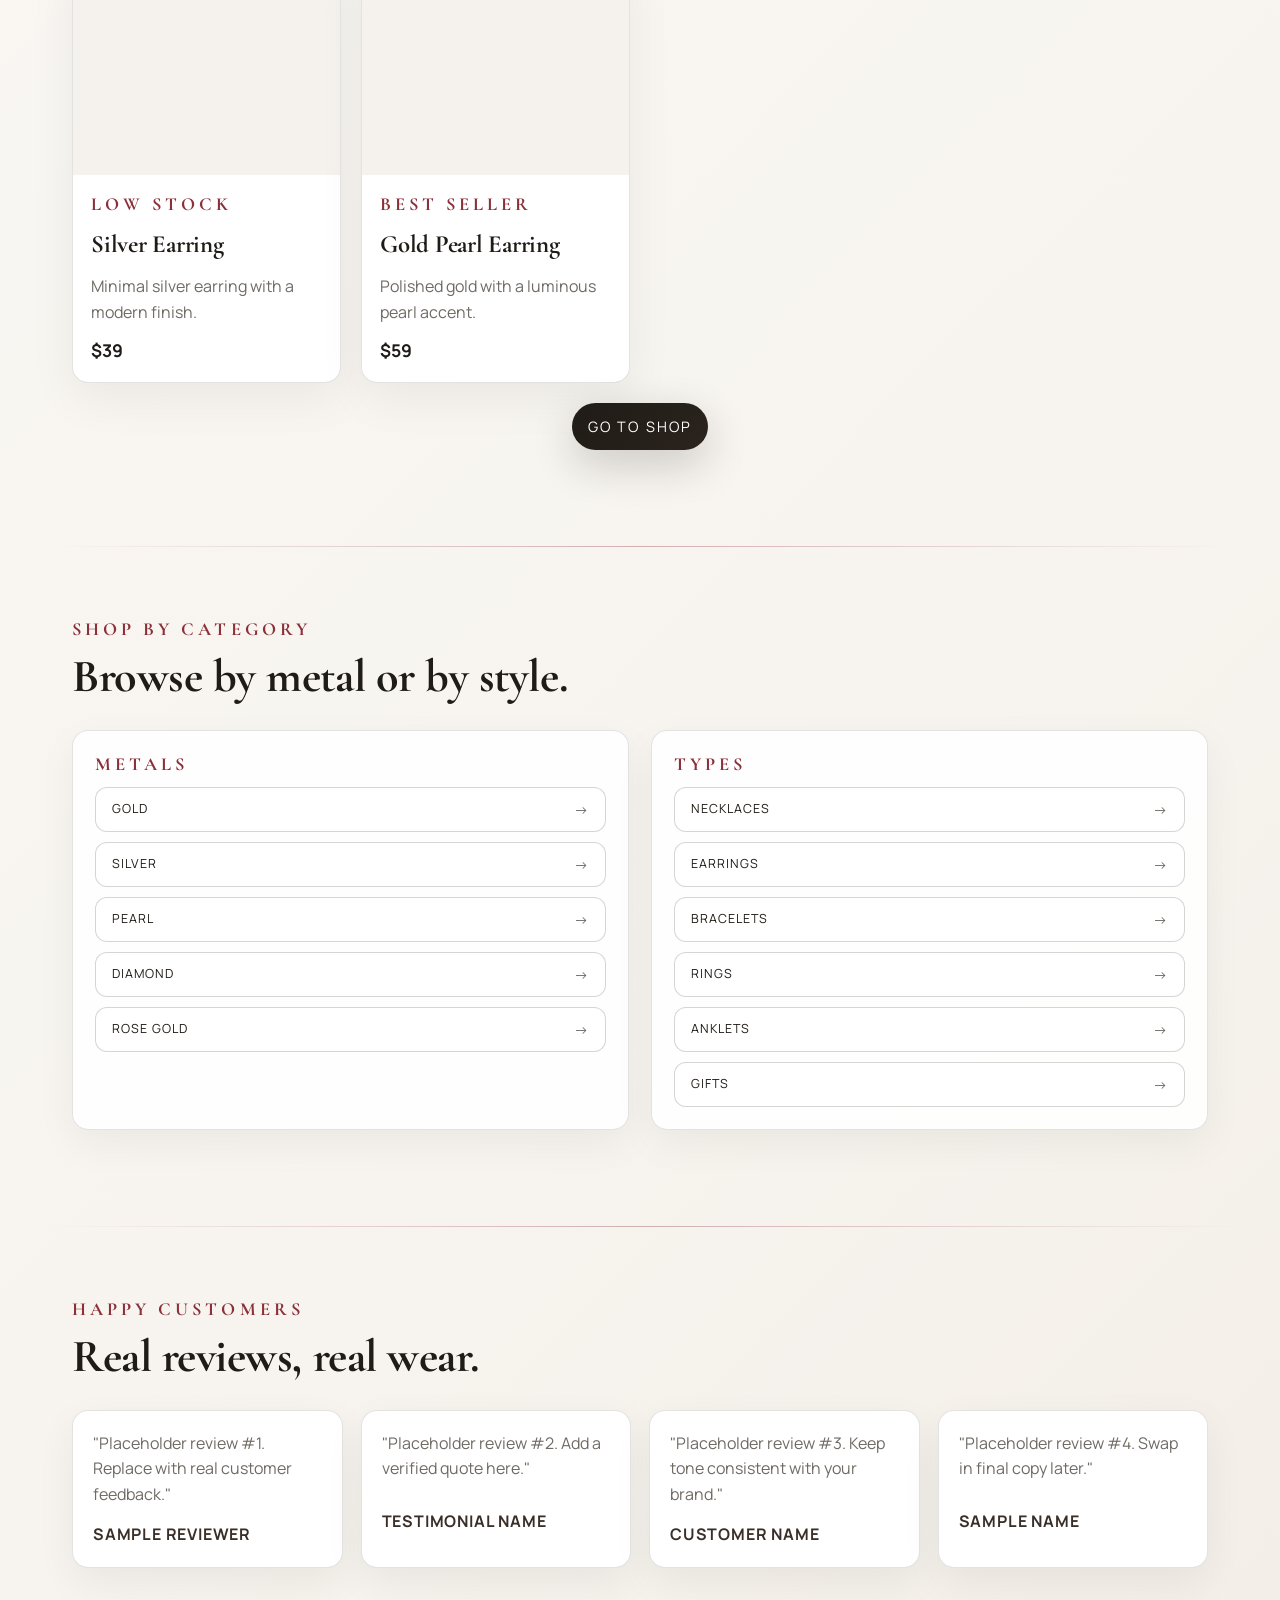
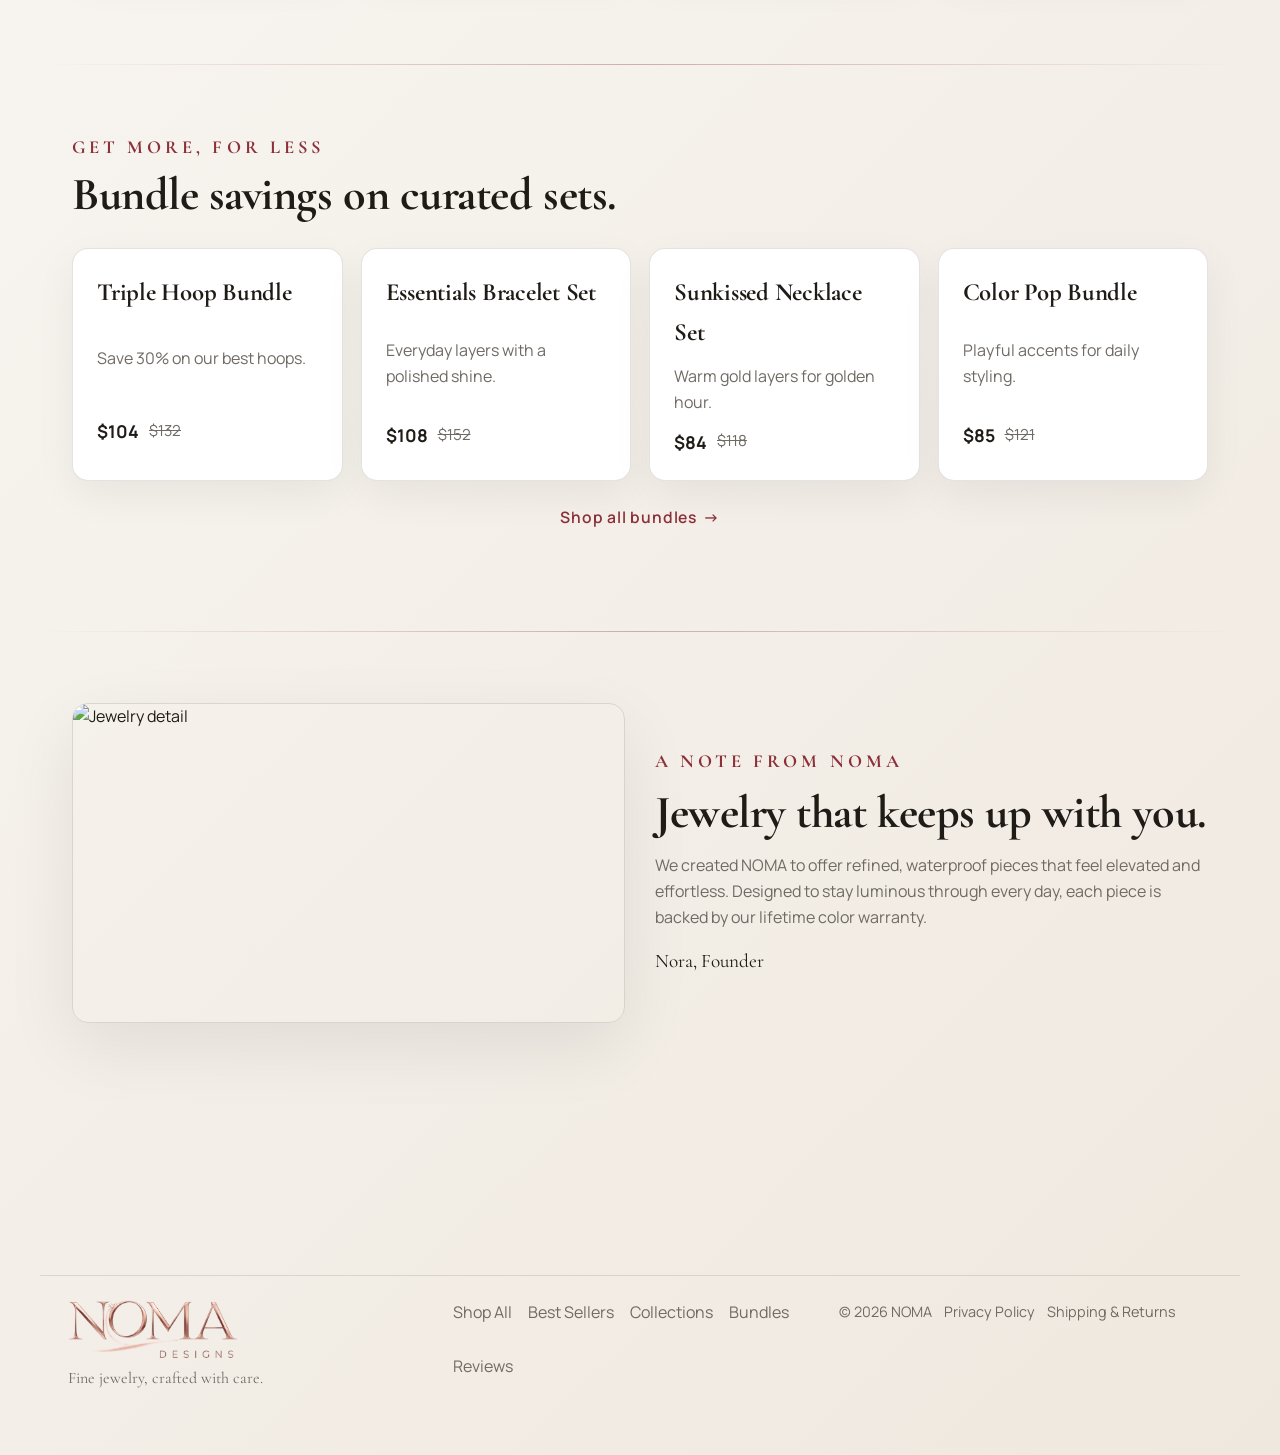
==== commit cba0b042: "Add navigation and announcement banner to site - Created nav.html for the site header and navigation" ====
--- a/index.html
+++ b/index.html
@@ -8,52 +8,11 @@
   <link rel="preconnect" href="https://fonts.gstatic.com" crossorigin>
   <link href="https://fonts.googleapis.com/css2?family=Cormorant+Garamond:wght@400;500;600;700&family=Manrope:wght@400;500;600;700&family=Dancing+Script:wght@400;500;600;700&display=swap" rel="stylesheet">
   <link rel="stylesheet" href="styles.css">
+  <script src="site-chrome-loader.js" defer></script>
 </head>
 <body>
   <div id="top"></div>
-  <div class="announcement-banner">
-    <div class="banner-track" role="text" aria-label="Complimentary shipping over $100 | Personalization available">
-      <span class="banner-text">Complimentary shipping over $100 | Personalization available</span>
-    </div>
-  </div>
-  <header class="site-header">
-    <div class="brand">
-      <a href="index.html" style="text-decoration: none; color: inherit;">
-        <img class="brand-logo" src="assets/logos/noma-logo-primary.png" alt="NOMA Fine Jewelry" decoding="async" />
-        <span class="sr-only">NOMA Fine Jewelry</span>
-      </a>
-    </div>
-    <nav class="nav" aria-label="Primary">
-      <button class="nav-toggle" aria-label="Toggle navigation" aria-expanded="false" aria-controls="primary-nav">
-        <span></span><span></span>
-      </button>
-      <ul class="nav-links" id="primary-nav">
-        <li class="nav-home"><a href="#top">Home</a></li>
-        <li class="nav-best"><a href="#best-sellers">Best Sellers</a></li>
-        <li class="nav-collections"><a href="#collections">Collections</a></li>
-        <li class="nav-reviews"><a href="#reviews">Reviews</a></li>
-        <li class="nav-bundles"><a href="#bundles">Bundles</a></li>
-        <li class="nav-story"><a href="#founder">Our Story</a></li>
-        <li class="nav-shop"><a href="products.html">Shop All</a></li>
-      </ul>
-    </nav>
-    <div class="header-actions">
-      <a href="cart.html" style="text-decoration: none;"><button class="solid">Cart (0)</button></a>
-    </div>
-  </header>
-
-  <div class="nav-overlay" aria-hidden="true"></div>
-
-  <aside class="cart-drawer" aria-live="polite" aria-label="Mini cart">
-    <div class="cart-drawer-header" role="button" tabindex="0" aria-expanded="false">
-      <h3>Cart</h3>
-      <span class="cart-count">0 items</span>
-      <span class="cart-drawer-toggle" aria-hidden="true">v</span>
-    </div>
-    <div class="cart-drawer-list" id="cartDrawerList">
-      <p class="cart-empty">Your cart is empty.</p>
-    </div>
-  </aside>
+  <div id="site-chrome"></div>
 
   <main>
     <section class="section home-hero" id="home">
@@ -324,56 +283,40 @@
   </div>
 
   <script>
-    const toggle = document.querySelector('.nav-toggle');
-    const nav = document.querySelector('.nav');
-    const navLinks = document.querySelectorAll('.nav-links a');
-    const navOverlay = document.querySelector('.nav-overlay');
-    const banner = document.querySelector('.announcement-banner');
-    const header = document.querySelector('.site-header');
-    const bannerTrack = document.querySelector('.banner-track');
-
-    const setMenuOffset = () => {
-      const offset = (banner?.offsetHeight || 0) + (header?.offsetHeight || 0) + 12;
-      document.documentElement.style.setProperty('--mobile-menu-top', `${offset}px`);
-    };
-
-    const initAnnouncementBanner = () => {
-      if (!bannerTrack || !banner) return;
-      const baseText = bannerTrack.querySelector('.banner-text');
-      const textContent = baseText?.textContent?.trim();
-      if (!textContent) return;
-
-      bannerTrack.innerHTML = '';
-
-      const sequence = document.createElement('div');
-      sequence.className = 'banner-sequence';
-      bannerTrack.appendChild(sequence);
-
-      const makeSpan = () => {
-        const span = document.createElement('span');
-        span.className = 'banner-text';
-        span.textContent = textContent;
-        return span;
+    const onSiteChromeReady = (callback) => {
+      let resolved = false;
+      const run = () => {
+        if (resolved) return;
+        resolved = true;
+        document.removeEventListener('siteChromeReady', run);
+        callback();
       };
 
-      sequence.appendChild(makeSpan());
-
-      const bannerWidth = banner.offsetWidth || 0;
-      let safety = 0;
-      while (sequence.scrollWidth < bannerWidth + 80 && safety < 20) {
-        sequence.appendChild(makeSpan());
-        safety += 1;
-      }
-
-      const clone = sequence.cloneNode(true);
-      clone.setAttribute('aria-hidden', 'true');
-      bannerTrack.appendChild(clone);
-
-      const sequenceWidth = sequence.scrollWidth || sequence.offsetWidth || 0;
-      const speed = 60;
-      const duration = Math.max(12, sequenceWidth / speed);
-      bannerTrack.style.setProperty('--banner-duration', `${duration}s`);
-    };
+      if (window.siteChromeReady && typeof window.siteChromeReady.then === 'function') {
+        window.siteChromeReady.then(run).catch(run);
+        return;
+      }
+
+      if (document.querySelector('.site-header')) {
+        run();
+        return;
+      }
+
+      document.addEventListener('siteChromeReady', run, { once: true });
+    };
+
+    onSiteChromeReady(() => {
+      const toggle = document.querySelector('.nav-toggle');
+      const nav = document.querySelector('.nav');
+      const navLinks = document.querySelectorAll('.nav-links a');
+      const navOverlay = document.querySelector('.nav-overlay');
+      const banner = document.querySelector('.announcement-banner');
+      const header = document.querySelector('.site-header');
+
+      const setMenuOffset = () => {
+        const offset = (banner?.offsetHeight || 0) + (header?.offsetHeight || 0) + 12;
+        document.documentElement.style.setProperty('--mobile-menu-top', `${offset}px`);
+      };
 
     const closeNav = () => {
       toggle?.setAttribute('aria-expanded', 'false');
@@ -423,12 +366,10 @@
     window.addEventListener('keyup', (event) => {
       if (event.key === 'Escape') closeNav();
     });
-    window.addEventListener('resize', () => {
+      window.addEventListener('resize', () => {
+        setMenuOffset();
+      });
       setMenuOffset();
-      initAnnouncementBanner();
-    });
-    setMenuOffset();
-    initAnnouncementBanner();
 
     const setActiveNavLink = (sectionId) => {
       navLinks.forEach((link) => {
@@ -767,7 +708,8 @@
 
     window.addEventListener('scroll', requestFocusUpdate, { passive: true });
     window.addEventListener('resize', requestFocusUpdate);
-    updateFocusedSection();
+      updateFocusedSection();
+    });
 
   </script>
 </body>
--- a/styles.css
+++ b/styles.css
@@ -38,6 +38,16 @@
   overflow: hidden;
 }
 
+.cart-page .cart-drawer {
+  display: none !important;
+}
+
+#site-chrome {
+  position: sticky;
+  top: 0;
+  z-index: 30;
+}
+
 a {
   color: inherit;
   text-decoration: none;
@@ -1021,6 +1031,7 @@
 .engraving-input::placeholder {
   color: var(--muted);
   opacity: 0.7;
+  font-size: 1.1rem;
 }
 
 /* Font toggle buttons */
@@ -1067,7 +1078,7 @@
 }
 
 /* Flat text preview plate */
-/* Ring visual */
+/* Tag visual */
 .engraving-visual {
   display: flex;
   flex-direction: column;
@@ -1075,18 +1086,68 @@
   gap: 14px;
 }
 
-.simple-ring {
+.tag-container {
+  position: relative;
   display: flex;
   align-items: center;
   justify-content: center;
   padding: 20px;
-}
-
-.ring-svg {
+  width: 400px;
+  max-width: 400px;
+  flex: 0 0 400px;
+}
+
+.tag-image {
   width: 100%;
-  max-width: 280px;
   height: auto;
-  filter: drop-shadow(0 8px 24px rgba(0, 0, 0, 0.1));
+  filter: drop-shadow(0 8px 24px rgba(0, 0, 0, 0.15));
+  transition: filter 0.3s ease;
+}
+
+.tag-text-overlay {
+  position: absolute;
+  top: 11.14%;
+  left: 5.25%;
+  width: 72%;
+  height: 76.58%;
+  text-align: center;
+  pointer-events: none;
+  display: flex;
+  align-items: center;
+  justify-content: center;
+}
+
+.tag-text {
+  display: block;
+  font-size: 24px;
+  font-weight: 700;
+  color: #000000;
+  letter-spacing: 0.15em;
+  text-transform: uppercase;
+  text-shadow: 0 1px 2px rgba(0, 0, 0, 0.2);
+  transition: all 0.3s ease;
+  white-space: nowrap;
+  overflow: hidden;
+  text-overflow: clip;
+  line-height: 1.3;
+  max-width: 100%;
+}
+
+.tag-text[data-font="serif"] {
+  font-family: "Cormorant Garamond", "Times New Roman", serif;
+  letter-spacing: 0.12em;
+}
+
+.tag-text[data-font="script"] {
+  font-family: "Dancing Script", cursive;
+  letter-spacing: 0.05em;
+  text-transform: none;
+}
+
+.tag-text[data-font="modern"] {
+  font-family: "Manrope", sans-serif;
+  letter-spacing: 0.2em;
+  font-weight: 800;
 }
 
 .ring-caption {
@@ -1095,42 +1156,6 @@
   letter-spacing: 0.04em;
   margin: 0;
   text-align: center;
-}
-
-.color-swatches {
-  display: flex;
-  gap: 12px;
-  justify-content: center;
-  margin-top: 20px;
-}
-
-.color-swatch {
-  width: 50px;
-  height: 50px;
-  border-radius: 50%;
-  border: 2px solid transparent;
-  background: white;
-  cursor: pointer;
-  transition: all 0.2s ease;
-  display: flex;
-  align-items: center;
-  justify-content: center;
-  padding: 0;
-}
-
-.swatch-ring {
-  width: 100%;
-  height: 100%;
-}
-
-.color-swatch:hover {
-  transform: scale(1.1);
-  box-shadow: 0 2px 8px rgba(0, 0, 0, 0.15);
-}
-
-.color-swatch.is-active {
-  border-color: var(--burgundy);
-  box-shadow: 0 0 0 2px white, 0 0 0 3px var(--burgundy);
 }
 
 .founder {
@@ -1765,7 +1790,6 @@
   height: 100%;
   background-color: rgba(0, 0, 0, 0.8);
   backdrop-filter: blur(4px);
-  display: flex;
   align-items: center;
   justify-content: center;
   padding: 24px;
@@ -1937,8 +1961,10 @@
     order: -1;
   }
 
-  .ring-svg {
-    max-width: 300px;
+  .tag-container {
+    width: 400px;
+    max-width: 400px;
+    flex: 0 0 400px;
   }
 
   .font-options {
@@ -1960,7 +1986,9 @@
     font-size: 1.1rem;
   }
 
-  .ring-svg {
-    max-width: 260px;
-  }
-}
+  .tag-container {
+    width: 400px;
+    max-width: 400px;
+    flex: 0 0 400px;
+  }
+}
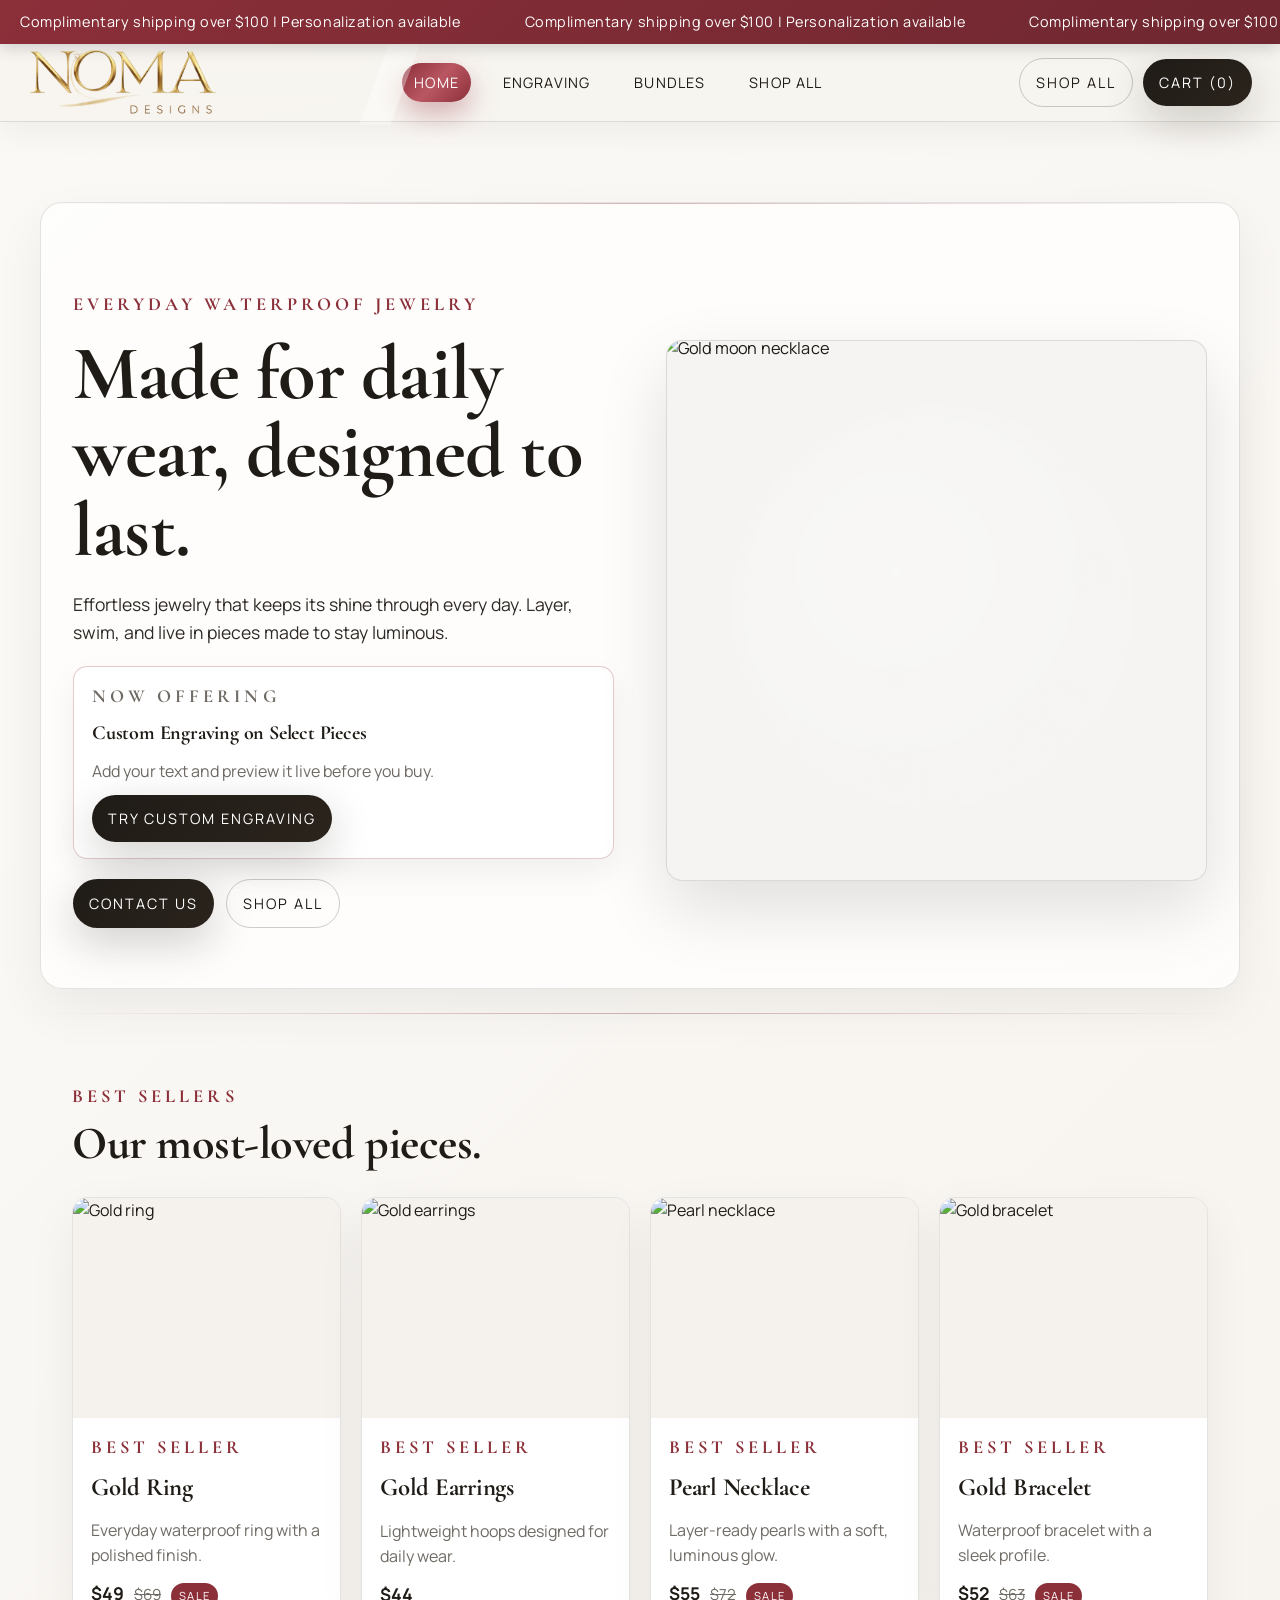
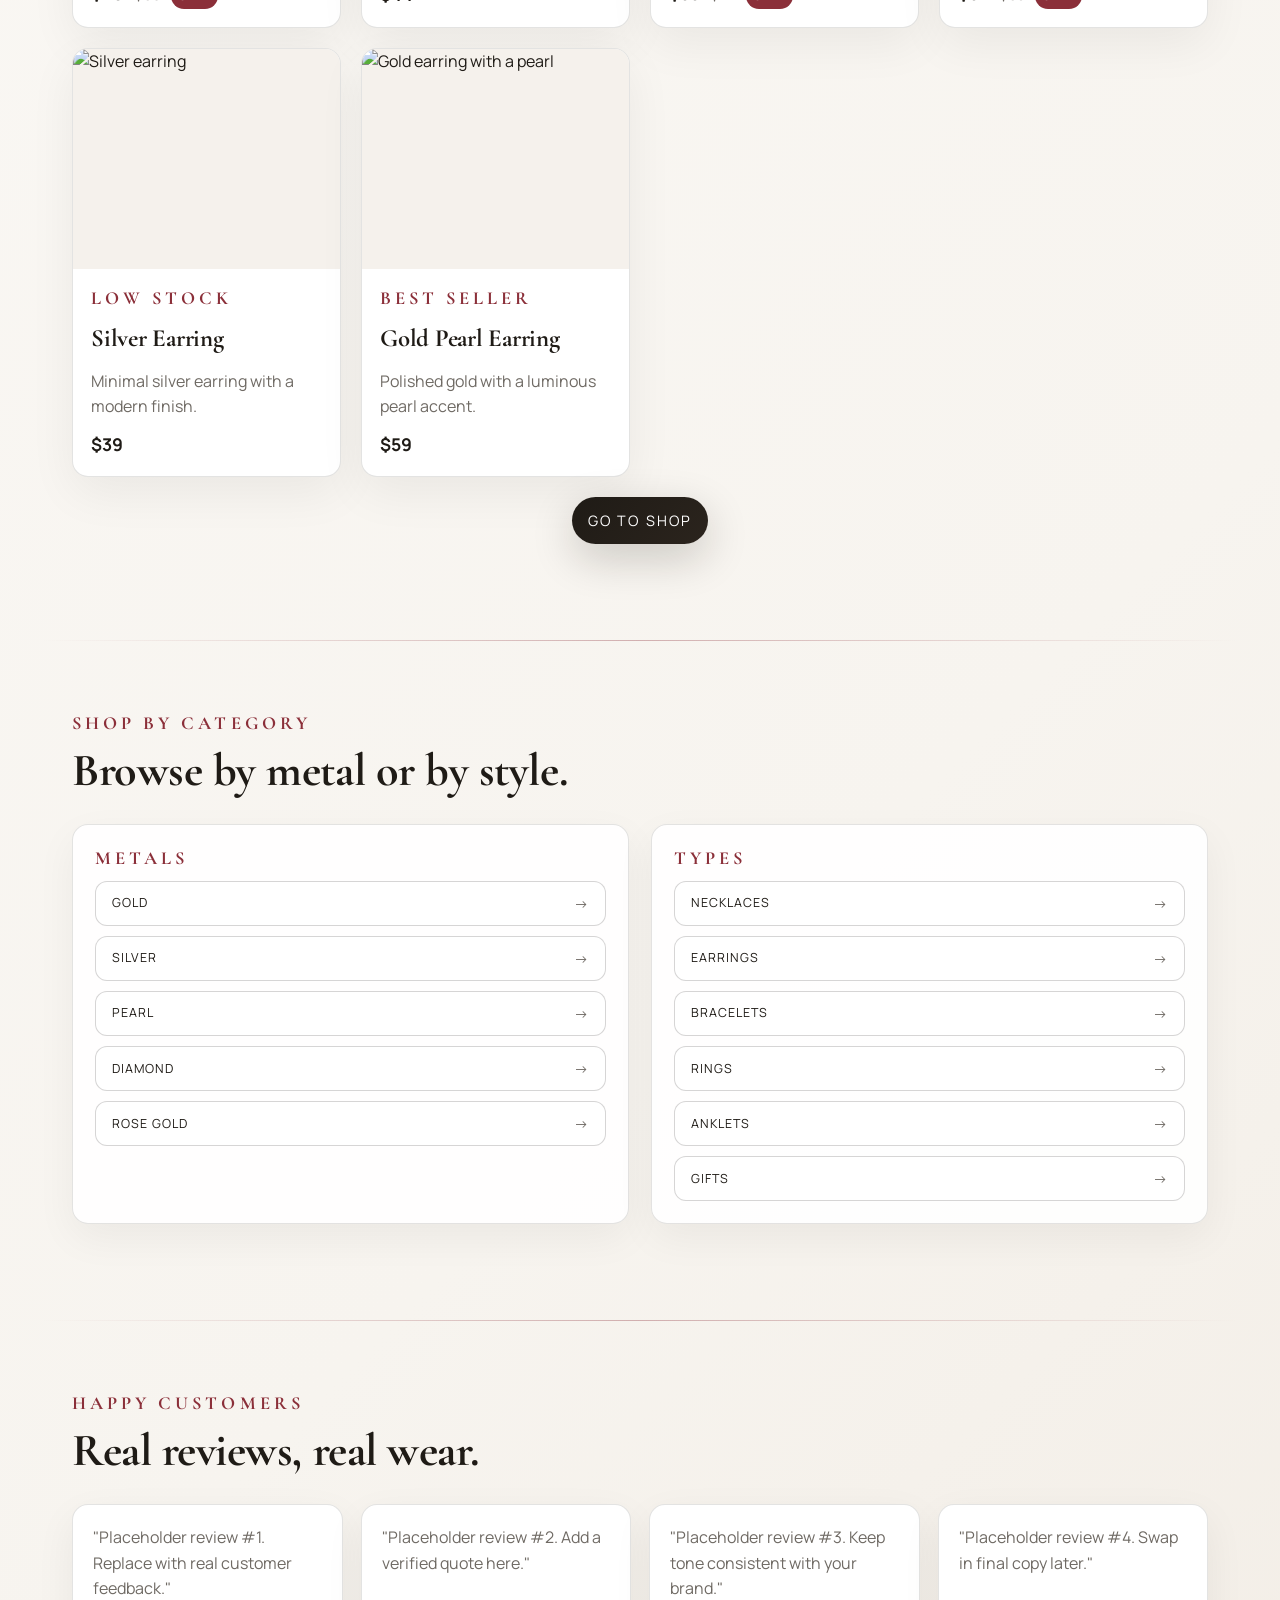
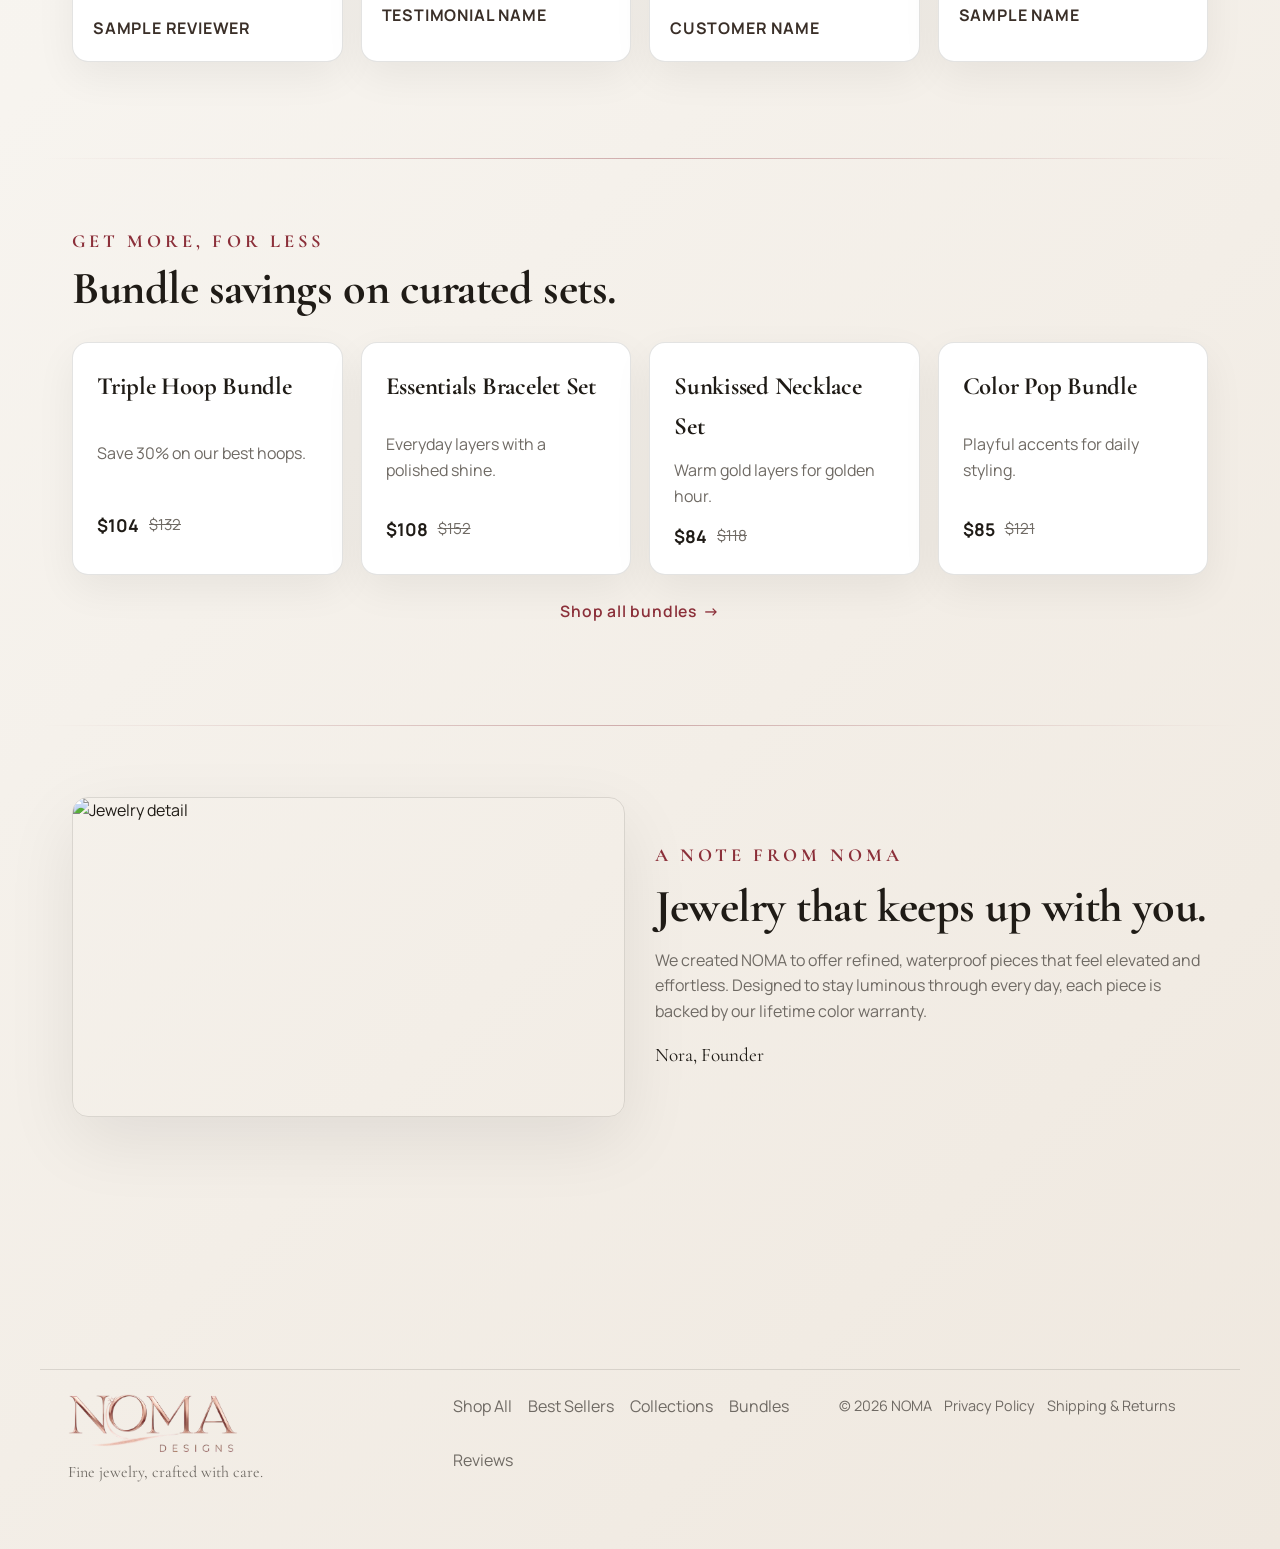
==== commit cc717f01: "feat: Add custom engraving section with styling and links for enhanced user engagement" ====
--- a/index.html
+++ b/index.html
@@ -20,10 +20,15 @@
         <p class="eyebrow">Everyday Waterproof Jewelry</p>
         <h1>Made for daily wear, <span class="underline">designed to last</span>.</h1>
         <p class="lede">Effortless jewelry that keeps its shine through every day. Layer, swim, and live in pieces made to stay luminous.</p>
+        <div class="engraving-highlight">
+          <p class="eyebrow">Now Offering</p>
+          <h3>Custom Engraving on Select Pieces</h3>
+          <p>Add your text and preview it live before you buy.</p>
+          <a class="button-link solid" href="products.html#engraving">Try Custom Engraving</a>
+        </div>
         <div class="hero-actions">
-          <a href="#best-sellers" style="text-decoration: none;"><button class="solid">Shop Best Sellers</button></a>
-          <a href="#collections" style="text-decoration: none;"><button class="ghost">Browse Collections</button></a>
-          <a href="mailto:test@gmail.com" style="text-decoration: none;"><button class="ghost">Contact Us</button></a>
+          <a class="button-link solid" href="mailto:test@gmail.com">Contact Us</a>
+          <a class="button-link ghost" href="products.html">Shop All</a>
         </div>
       </div>
       <div class="hero-visual">
--- a/styles.css
+++ b/styles.css
@@ -186,6 +186,11 @@
   justify-content: center;
 }
 
+.brand-link {
+  text-decoration: none;
+  color: inherit;
+}
+
 .brand-logo {
   width: auto;
   height: 100%;
@@ -320,22 +325,20 @@
 
 .nav-toggle {
   display: none;
-  width: 42px;
-  height: 42px;
-  border-radius: 50%;
+  min-width: 64px;
+  height: 38px;
+  padding: 0 14px;
+  border-radius: 999px;
   border: 1px solid var(--border);
   background: rgba(255, 255, 255, 0.6);
   align-items: center;
   justify-content: center;
-  flex-direction: column;
-  gap: 6px;
   cursor: pointer;
-}
-
-.nav-toggle span {
-  width: 18px;
-  height: 1.8px;
-  background: var(--ink);
+  font-size: 0.78rem;
+  font-weight: 700;
+  letter-spacing: 0.08em;
+  text-transform: uppercase;
+  color: var(--ink);
 }
 
 .header-actions {
@@ -570,6 +573,12 @@
   background: linear-gradient(135deg, #1f1b16 0%, #2b241d 100%);
   color: #ffffff;
   box-shadow: 0 14px 44px rgba(25, 18, 12, 0.2);
+}
+
+.button-link.ghost {
+  background: transparent;
+  color: var(--ink);
+  border: 1px solid rgba(31, 27, 22, 0.22);
 }
 
 .button-link:hover {
@@ -714,6 +723,35 @@
   gap: 12px;
 }
 
+.engraving-highlight {
+  border: 1px solid rgba(139, 47, 57, 0.25);
+  border-radius: 14px;
+  background: rgba(255, 255, 255, 0.9);
+  box-shadow: 0 14px 32px rgba(0, 0, 0, 0.06);
+  padding: 18px 18px 16px;
+  display: grid;
+  gap: 10px;
+}
+
+.engraving-highlight .eyebrow {
+  margin: 0;
+}
+
+.engraving-highlight h3 {
+  margin: 0;
+  font-size: 1.25rem;
+  color: var(--ink);
+}
+
+.engraving-highlight p {
+  margin: 0;
+  color: var(--muted);
+}
+
+.engraving-highlight .button-link {
+  width: fit-content;
+}
+
 .hero-meta {
   display: flex;
   flex-wrap: wrap;
@@ -957,6 +995,7 @@
 /* ── Custom Engraving Section ──────────────────────────────────── */
 .engraving-showcase {
   background: linear-gradient(135deg, #fbf9f6 0%, #f7f4ef 60%, #efe8df 100%);
+  overflow-x: clip;
 }
 
 .engraving-container {
@@ -964,12 +1003,15 @@
   grid-template-columns: 1fr 1fr;
   gap: 48px;
   align-items: center;
+  width: 100%;
+  min-width: 0;
 }
 
 .engraving-content {
   display: flex;
   flex-direction: column;
   gap: 16px;
+  min-width: 0;
 }
 
 .engraving-content .lede {
@@ -1038,10 +1080,11 @@
 .font-options {
   display: flex;
   gap: 10px;
+  flex-wrap: wrap;
 }
 
 .font-btn {
-  flex: 1;
+  flex: 1 1 110px;
   display: flex;
   flex-direction: column;
   align-items: center;
@@ -1084,6 +1127,8 @@
   flex-direction: column;
   align-items: center;
   gap: 14px;
+  width: 100%;
+  min-width: 0;
 }
 
 .tag-container {
@@ -1092,9 +1137,10 @@
   align-items: center;
   justify-content: center;
   padding: 20px;
-  width: 400px;
-  max-width: 400px;
-  flex: 0 0 400px;
+  width: min(400px, 100%);
+  max-width: 100%;
+  flex: 0 1 auto;
+  box-sizing: border-box;
 }
 
 .tag-image {
@@ -1107,7 +1153,7 @@
 .tag-text-overlay {
   position: absolute;
   top: 11.14%;
-  left: 5.25%;
+  left: calc(5.25% + 2px);
   width: 72%;
   height: 76.58%;
   text-align: center;
@@ -1121,10 +1167,14 @@
   display: block;
   font-size: 24px;
   font-weight: 700;
-  color: #000000;
+  color: #3f2d1a;
+  -webkit-text-fill-color: currentColor;
+  -webkit-text-stroke: 0.2px rgba(34, 22, 12, 0.3);
   letter-spacing: 0.15em;
   text-transform: uppercase;
-  text-shadow: 0 1px 2px rgba(0, 0, 0, 0.2);
+  opacity: 0.68;
+  mix-blend-mode: multiply;
+  text-shadow: 0 -0.9px 0 rgba(255, 246, 225, 0.28), 0 1.4px 0 rgba(58, 40, 20, 0.48), 0 2.6px 3px rgba(28, 18, 10, 0.24), 0 0 0.6px rgba(30, 20, 11, 0.2);
   transition: all 0.3s ease;
   white-space: nowrap;
   overflow: hidden;
@@ -1700,6 +1750,7 @@
   .hero { grid-template-columns: 1fr; text-align: center; gap: 28px; }
   .hero-actions { justify-content: center; width: 100%; }
   .hero-actions button { flex: 1 1 140px; }
+  .engraving-highlight { text-align: left; }
   .hero-meta { justify-content: center; }
   .hero-visual { min-height: 320px; }
   .hero-static { aspect-ratio: 4 / 5; }
@@ -1962,9 +2013,11 @@
   }
 
   .tag-container {
-    width: 400px;
-    max-width: 400px;
-    flex: 0 0 400px;
+    width: min(400px, 100%);
+    max-width: 100%;
+    flex: 0 1 auto;
+    padding: 16px;
+    box-sizing: border-box;
   }
 
   .font-options {
@@ -1987,8 +2040,10 @@
   }
 
   .tag-container {
-    width: 400px;
-    max-width: 400px;
-    flex: 0 0 400px;
-  }
-}
+    width: min(400px, 100%);
+    max-width: 100%;
+    flex: 0 1 auto;
+    padding: 10px;
+    box-sizing: border-box;
+  }
+}
